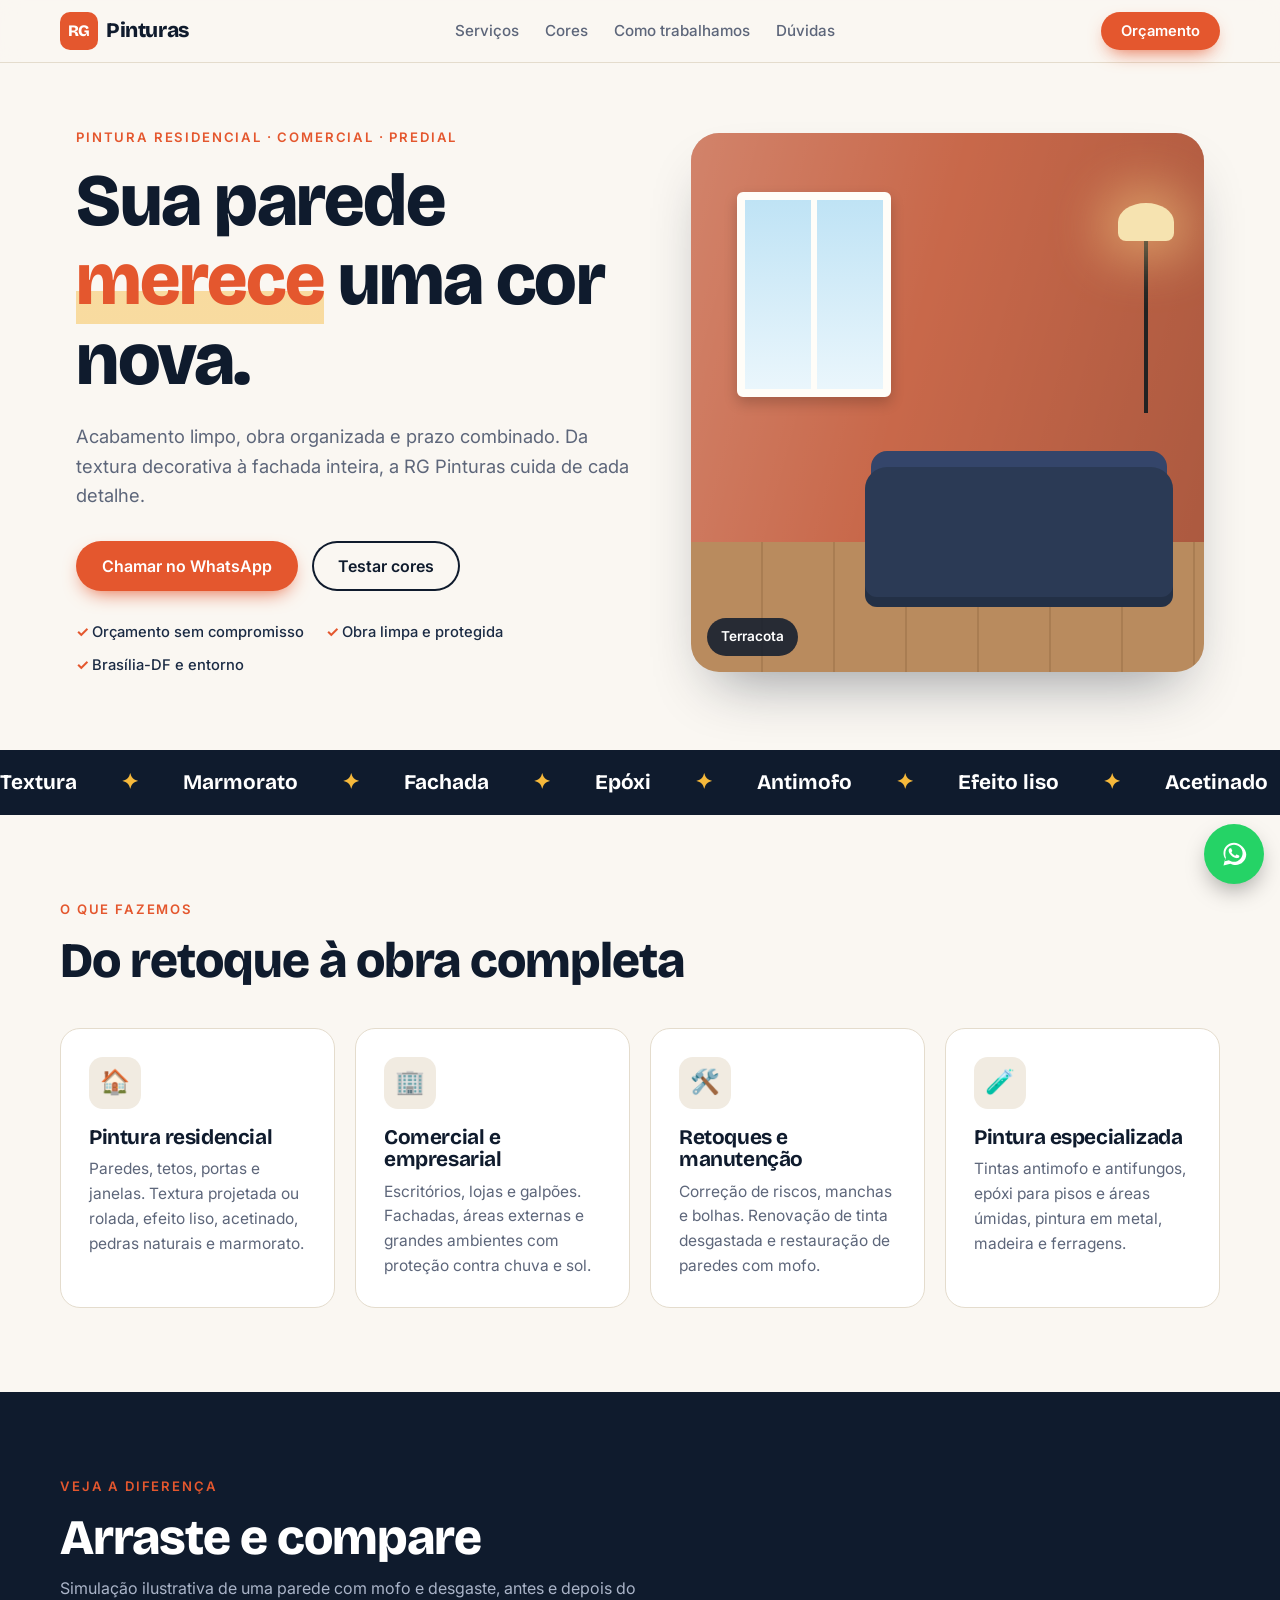
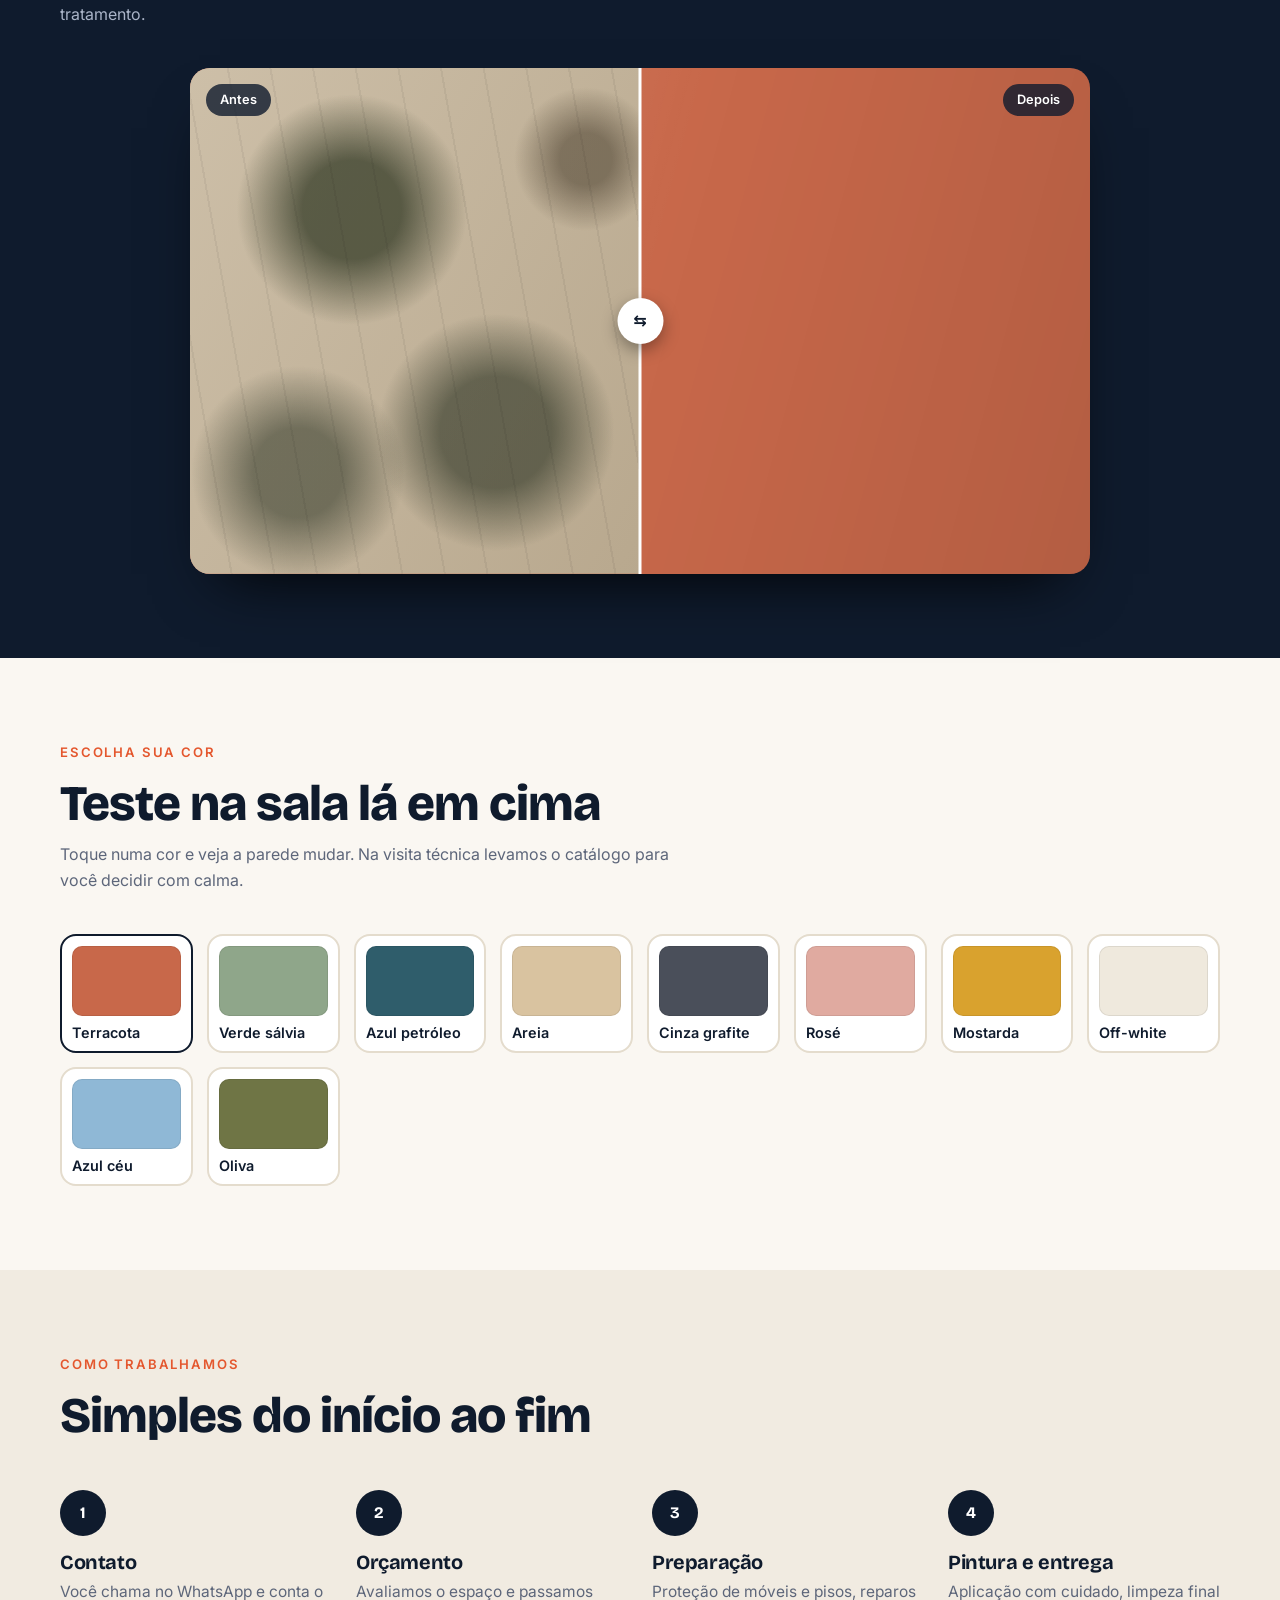
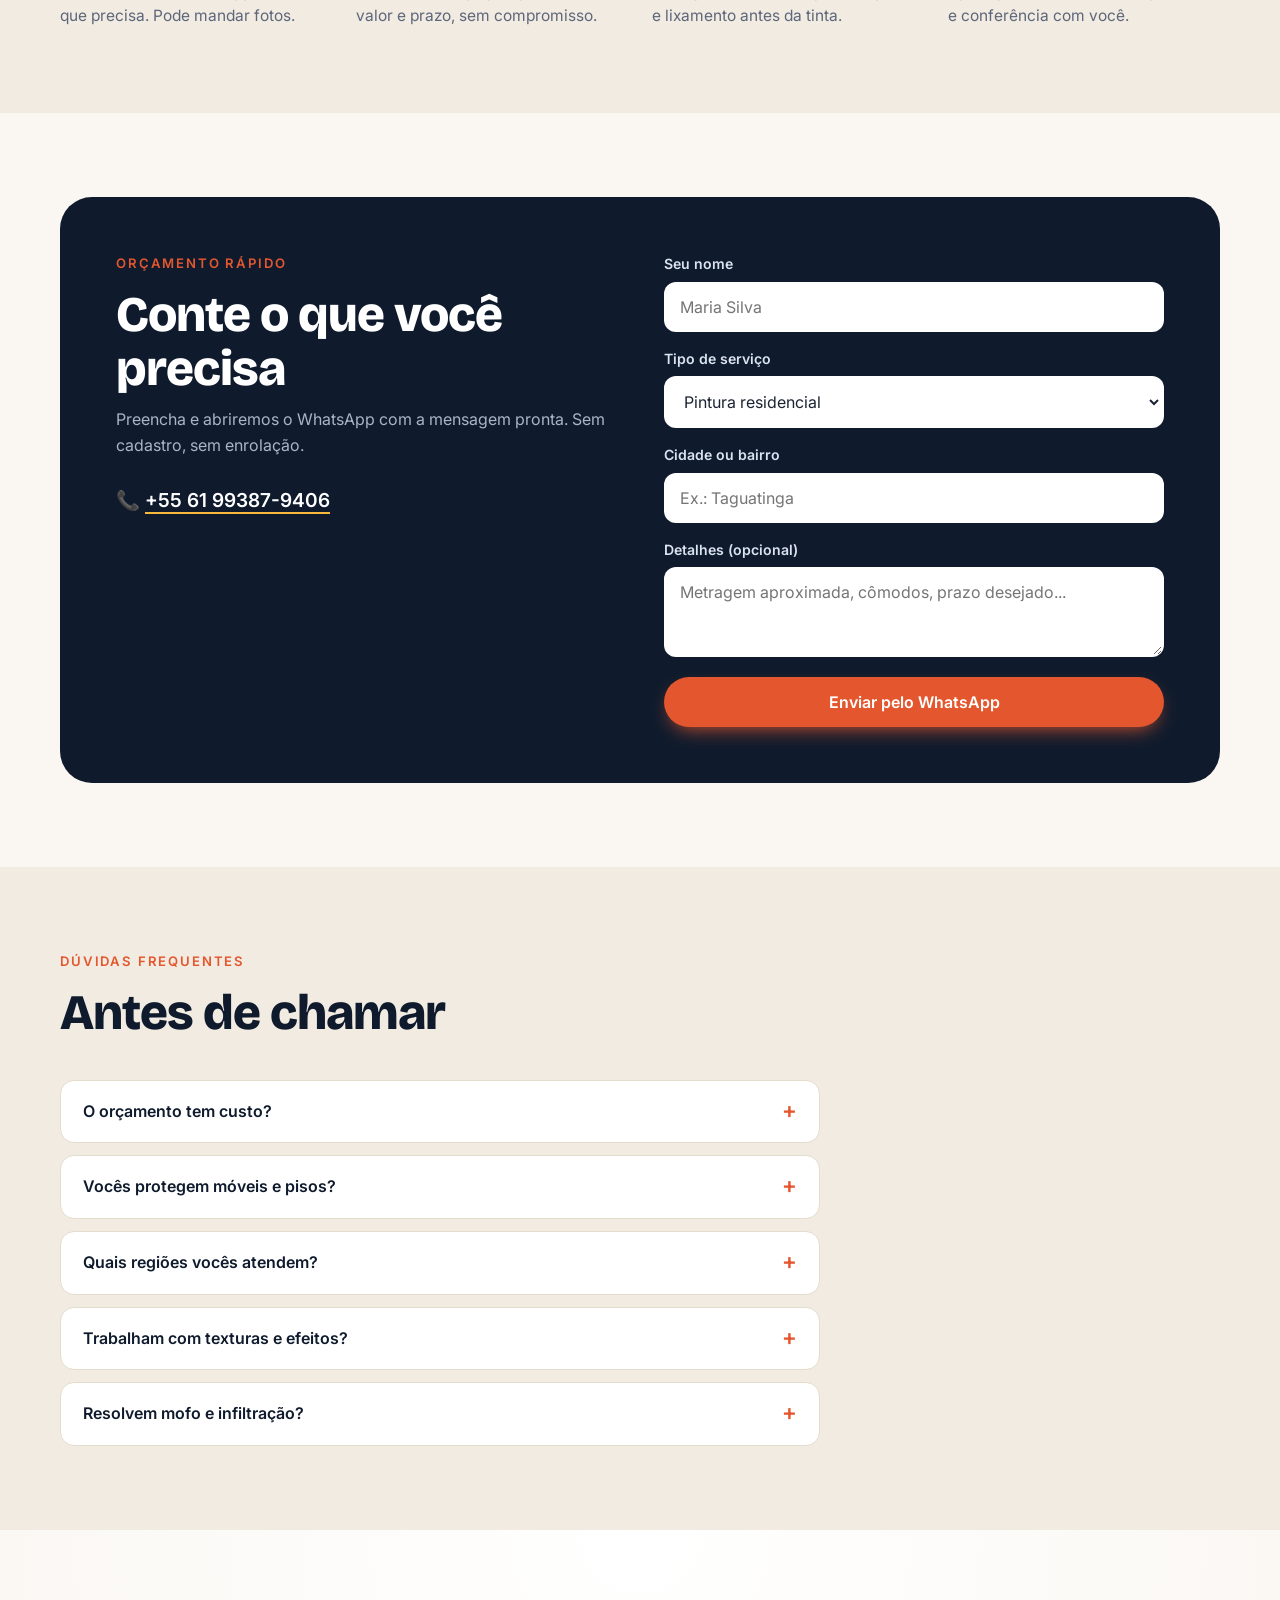
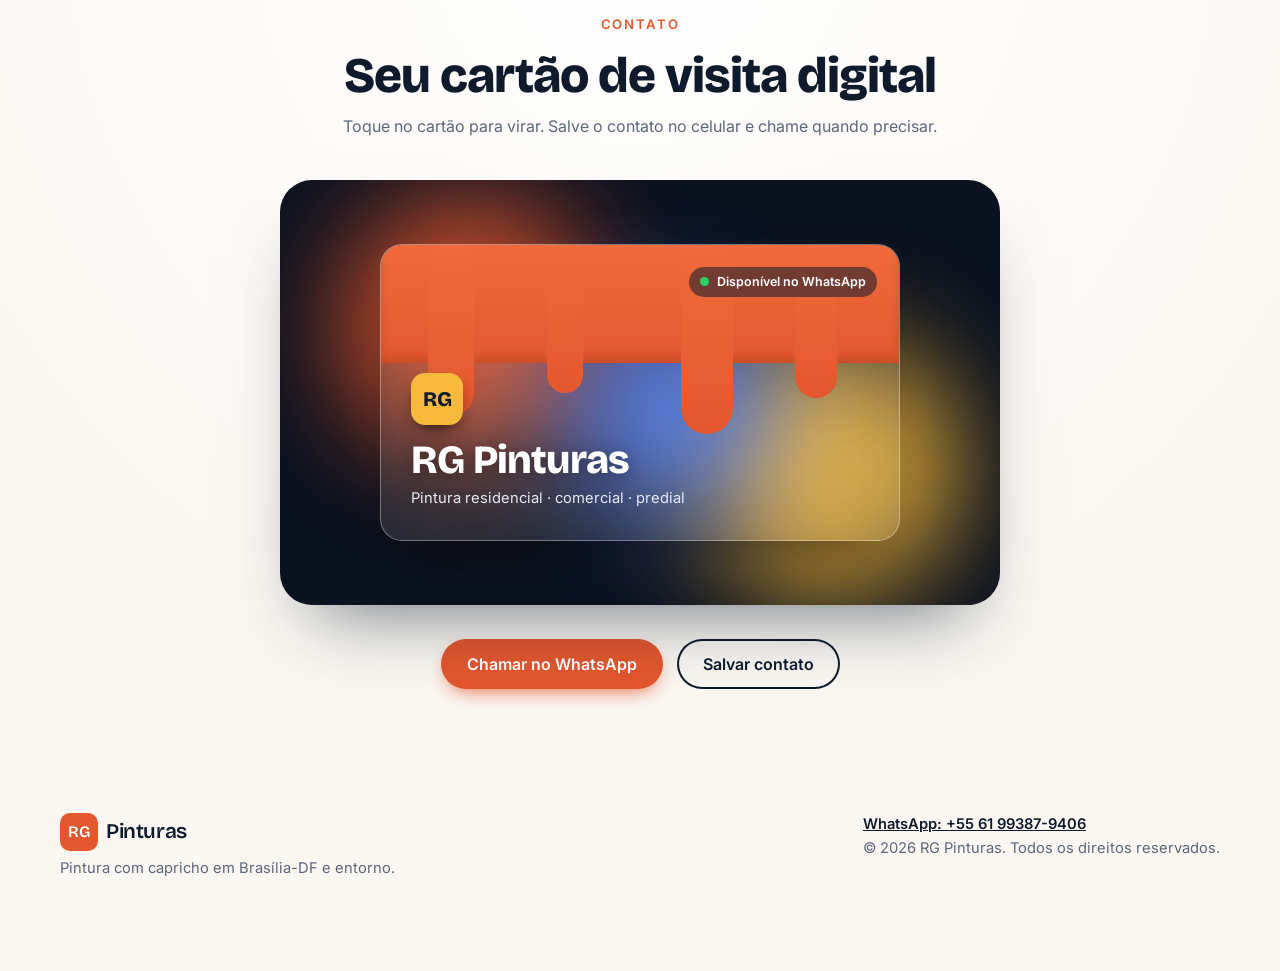
==== index.html @ ed6636fa "Ajusta responsividade mobile-first, cartão sem sobreposição e menu mobile Co-Authored-By: Claude Son" ====
<!doctype html>
<html lang="pt-BR">
<head>
<meta charset="utf-8">
<meta name="viewport" content="width=device-width, initial-scale=1">
<title>RG Pinturas | Pintura residencial e comercial em Brasília-DF</title>
<meta name="description" content="RG Pinturas: pintura residencial, comercial e predial com acabamento de alto padrão. Peça seu orçamento sem compromisso pelo WhatsApp.">
<meta name="theme-color" content="#0f1b2d">
<link rel="preconnect" href="https://fonts.googleapis.com">
<link rel="preconnect" href="https://fonts.gstatic.com" crossorigin>
<link href="https://fonts.googleapis.com/css2?family=Bricolage+Grotesque:wght@500;700;800&family=Inter:wght@400;500;600&display=swap" rel="stylesheet">
<link rel="stylesheet" href="styles.css">
</head>
<body>

<header class="nav" id="top">
  <a href="#top" class="logo" aria-label="RG Pinturas"><span class="logo-mark">RG</span> Pinturas</a>
  <nav aria-label="Principal">
    <a href="#servicos">Serviços</a>
    <a href="#cores">Cores</a>
    <a href="#processo">Como trabalhamos</a>
    <a href="#faq">Dúvidas</a>
  </nav>
  <a class="btn btn-sm wa-link" href="#orcamento">Orçamento</a>
  <button class="menu" id="menu" type="button" aria-label="Abrir menu" aria-expanded="false">☰</button>
</header>

<main>
<!-- HERO -->
<section class="hero">
  <div class="hero-text">
    <p class="eyebrow">Pintura residencial · comercial · predial</p>
    <h1>Sua parede <em>merece</em> uma cor nova.</h1>
    <p class="lead">Acabamento limpo, obra organizada e prazo combinado. Da textura decorativa à fachada inteira, a RG Pinturas cuida de cada detalhe.</p>
    <div class="cta-row">
      <a class="btn wa-link" href="#">Chamar no WhatsApp</a>
      <a class="btn btn-ghost" href="#cores">Testar cores</a>
    </div>
    <ul class="badges">
      <li>Orçamento sem compromisso</li>
      <li>Obra limpa e protegida</li>
      <li>Brasília-DF e entorno</li>
    </ul>
  </div>

  <div class="room" id="room" aria-label="Simulador de cor da parede">
    <div class="room-wall" id="wall"></div>
    <div class="room-floor"></div>
    <div class="room-window"></div>
    <div class="room-sofa"></div>
    <div class="room-lamp"></div>
    <div class="room-label" id="colorName">Terracota</div>
  </div>
</section>

<!-- FAIXA -->
<div class="marquee" aria-hidden="true">
  <div class="marquee-track">
    <span>Textura</span><span>Marmorato</span><span>Fachada</span><span>Epóxi</span><span>Antimofo</span><span>Efeito liso</span><span>Acetinado</span><span>Impermeabilizante</span>
    <span>Textura</span><span>Marmorato</span><span>Fachada</span><span>Epóxi</span><span>Antimofo</span><span>Efeito liso</span><span>Acetinado</span><span>Impermeabilizante</span>
  </div>
</div>

<!-- SERVIÇOS -->
<section class="section" id="servicos">
  <div class="section-head">
    <p class="eyebrow">O que fazemos</p>
    <h2>Do retoque à obra completa</h2>
  </div>
  <div class="cards">
    <article class="card">
      <span class="card-ico">🏠</span>
      <h3>Pintura residencial</h3>
      <p>Paredes, tetos, portas e janelas. Textura projetada ou rolada, efeito liso, acetinado, pedras naturais e marmorato.</p>
    </article>
    <article class="card">
      <span class="card-ico">🏢</span>
      <h3>Comercial e empresarial</h3>
      <p>Escritórios, lojas e galpões. Fachadas, áreas externas e grandes ambientes com proteção contra chuva e sol.</p>
    </article>
    <article class="card">
      <span class="card-ico">🛠️</span>
      <h3>Retoques e manutenção</h3>
      <p>Correção de riscos, manchas e bolhas. Renovação de tinta desgastada e restauração de paredes com mofo.</p>
    </article>
    <article class="card">
      <span class="card-ico">🧪</span>
      <h3>Pintura especializada</h3>
      <p>Tintas antimofo e antifungos, epóxi para pisos e áreas úmidas, pintura em metal, madeira e ferragens.</p>
    </article>
  </div>
</section>

<!-- ANTES E DEPOIS -->
<section class="section dark" id="antes-depois">
  <div class="section-head">
    <p class="eyebrow">Veja a diferença</p>
    <h2>Arraste e compare</h2>
    <p class="muted">Simulação ilustrativa de uma parede com mofo e desgaste, antes e depois do tratamento.</p>
  </div>
  <div class="compare" id="compare">
    <div class="compare-after"><span class="tag tag-r">Depois</span></div>
    <div class="compare-before" id="before"><span class="tag">Antes</span></div>
    <div class="compare-handle" id="handle"><span>⇆</span></div>
    <input type="range" min="0" max="100" value="50" id="range" aria-label="Comparar antes e depois">
  </div>
</section>

<!-- CORES -->
<section class="section" id="cores">
  <div class="section-head">
    <p class="eyebrow">Escolha sua cor</p>
    <h2>Teste na sala lá em cima</h2>
    <p class="muted">Toque numa cor e veja a parede mudar. Na visita técnica levamos o catálogo para você decidir com calma.</p>
  </div>
  <div class="swatches" id="swatches"></div>
</section>

<!-- PROCESSO -->
<section class="section soft" id="processo">
  <div class="section-head">
    <p class="eyebrow">Como trabalhamos</p>
    <h2>Simples do início ao fim</h2>
  </div>
  <ol class="steps">
    <li><b>1</b><h3>Contato</h3><p>Você chama no WhatsApp e conta o que precisa. Pode mandar fotos.</p></li>
    <li><b>2</b><h3>Orçamento</h3><p>Avaliamos o espaço e passamos valor e prazo, sem compromisso.</p></li>
    <li><b>3</b><h3>Preparação</h3><p>Proteção de móveis e pisos, reparos e lixamento antes da tinta.</p></li>
    <li><b>4</b><h3>Pintura e entrega</h3><p>Aplicação com cuidado, limpeza final e conferência com você.</p></li>
  </ol>
</section>

<!-- ORÇAMENTO -->
<section class="section" id="orcamento">
  <div class="quote">
    <div>
      <p class="eyebrow">Orçamento rápido</p>
      <h2>Conte o que você precisa</h2>
      <p class="muted">Preencha e abriremos o WhatsApp com a mensagem pronta. Sem cadastro, sem enrolação.</p>
      <p class="phone">📞 <a class="wa-link" href="#">+55 61 99387-9406</a></p>
    </div>
    <form id="form" novalidate>
      <label>Seu nome
        <input name="nome" required autocomplete="name" placeholder="Maria Silva">
      </label>
      <label>Tipo de serviço
        <select name="servico">
          <option>Pintura residencial</option>
          <option>Pintura comercial</option>
          <option>Textura / efeito decorativo</option>
          <option>Retoque / manutenção</option>
          <option>Antimofo / epóxi / especializada</option>
        </select>
      </label>
      <label>Cidade ou bairro
        <input name="local" autocomplete="address-level2" placeholder="Ex.: Taguatinga">
      </label>
      <label>Detalhes (opcional)
        <textarea name="obs" rows="3" placeholder="Metragem aproximada, cômodos, prazo desejado..."></textarea>
      </label>
      <button class="btn" type="submit">Enviar pelo WhatsApp</button>
    </form>
  </div>
</section>

<!-- FAQ -->
<section class="section soft" id="faq">
  <div class="section-head">
    <p class="eyebrow">Dúvidas frequentes</p>
    <h2>Antes de chamar</h2>
  </div>
  <div class="faq">
    <details><summary>O orçamento tem custo?</summary><p>Não. O orçamento é sem compromisso. Você manda fotos e detalhes pelo WhatsApp e retornamos com os valores.</p></details>
    <details><summary>Vocês protegem móveis e pisos?</summary><p>Sim. A preparação inclui cobrir móveis, pisos e esquadrias, e a obra termina com limpeza.</p></details>
    <details><summary>Quais regiões vocês atendem?</summary><p>Brasília-DF e entorno. Se estiver em dúvida se atendemos sua região, é só perguntar.</p></details>
    <details><summary>Trabalham com texturas e efeitos?</summary><p>Sim: textura projetada ou rolada, liso, acetinado, marmorato e efeito de pedras naturais.</p></details>
    <details><summary>Resolvem mofo e infiltração?</summary><p>Tratamos paredes com mofo usando tintas antimofo e antifungos. Se houver infiltração ativa, avaliamos a causa antes de pintar.</p></details>
  </div>
</section>
<!-- CARTÃO DE VISITA -->
<section class="section cardsec" id="contato">
  <div class="section-head center">
    <p class="eyebrow">Contato</p>
    <h2>Seu cartão de visita digital</h2>
    <p class="muted">Toque no cartão para virar. Salve o contato no celular e chame quando precisar.</p>
  </div>

  <div class="bcard-wrap">
    <div class="bstage">
      <span class="blob bx"></span><span class="blob by"></span><span class="blob bz"></span>
      <div class="bcard" id="bcard" tabindex="0" role="button" aria-pressed="false" aria-label="Cartão de visita RG Pinturas. Toque para virar.">
        <div class="bcard-inner">
          <div class="bcard-face bcard-front">
            <span class="paint" aria-hidden="true"></span>
            <span class="drip d1" aria-hidden="true"></span><span class="drip d2" aria-hidden="true"></span><span class="drip d3" aria-hidden="true"></span><span class="drip d4" aria-hidden="true"></span>
            <span class="bcard-live"><i></i>Disponível no WhatsApp</span>
            <div class="bcard-id">
              <span class="bcard-mark">RG</span>
              <h3>RG Pinturas</h3>
              <p>Pintura residencial · comercial · predial</p>
            </div>
          </div>
          <div class="bcard-face bcard-back">
            <p class="bcard-kicker">Peça seu orçamento</p>
            <h3>Vamos transformar<br>seu ambiente?</h3>
            <ul>
              <li><span>WhatsApp</span><b>+55 61 99387-9406</b></li>
              <li><span>Atendimento</span><b>Brasília-DF e entorno</b></li>
              <li><span>Orçamento</span><b>Sem compromisso</b></li>
            </ul>
          </div>
        </div>
      </div>
    </div>
    <div class="cta-row center">
      <a class="btn wa-link" href="#">Chamar no WhatsApp</a>
      <button class="btn btn-ghost" id="saveContact" type="button">Salvar contato</button>
    </div>
  </div>
</section>
</main>

<footer class="footer">
  <div>
    <a href="#top" class="logo"><span class="logo-mark">RG</span> Pinturas</a>
    <p>Pintura com capricho em Brasília-DF e entorno.</p>
  </div>
  <div>
    <a class="wa-link" href="#">WhatsApp: +55 61 99387-9406</a>
    <p>© <span id="year"></span> RG Pinturas. Todos os direitos reservados.</p>
  </div>
</footer>

<a class="fab wa-link" href="#" aria-label="Chamar no WhatsApp">
  <svg viewBox="0 0 32 32" width="28" height="28" fill="currentColor" aria-hidden="true"><path d="M16 3C9.4 3 4 8.3 4 14.9c0 2.3.7 4.5 1.900 6.400L4 29l7.900-2c1.800 1 3.900 1.500 6.100 1.500 6.600 0 12-5.300 12-11.900S22.600 3 16 3zm0 21.800c-1.900 0-3.800-.5-5.400-1.500l-.4-.2-4.700 1.200 1.300-4.500-.3-.5A9.700 9.700 0 0 1 6.200 15C6.200 9.600 10.600 5.300 16 5.300s9.800 4.300 9.800 9.700-4.400 9.800-9.800 9.800zm5.400-7.300c-.3-.1-1.800-.9-2-1-.3-.1-.5-.1-.7.100-.2.300-.8 1-.9 1.200-.2.200-.3.200-.6.100-.3-.1-1.300-.5-2.400-1.500-.9-.8-1.500-1.800-1.700-2.100-.2-.3 0-.5.100-.6l.5-.5c.1-.2.200-.3.300-.5.100-.2 0-.4 0-.5l-1-2.300c-.2-.6-.5-.5-.7-.5h-.6c-.2 0-.5.100-.8.400-.3.300-1 1-1 2.500s1.100 2.900 1.200 3.100c.1.200 2.100 3.300 5.200 4.600.7.300 1.300.5 1.700.6.700.2 1.400.2 1.900.1.600-.1 1.800-.7 2-1.400.3-.7.300-1.300.2-1.400-.1-.1-.3-.2-.6-.3z"/></svg>
</a>

<script src="script.js"></script>
</body>
</html>
---- styles.css ----
:root{
  --ink:#0f1b2d; --ink-2:#1b2b44; --paper:#faf7f2; --soft:#f1ebe1; --line:#e4dccd;
  --accent:#e4572e; --accent-2:#f6b93b; --text:#1c2433; --muted:#5d667a;
  --wall:#c8684a;
  --r:20px; --max:1160px;
}
*{box-sizing:border-box;margin:0}
html{scroll-behavior:smooth;-webkit-text-size-adjust:100%}
body{overflow-x:clip;font-family:Inter,system-ui,sans-serif;background:var(--paper);color:var(--text);line-height:1.6;-webkit-font-smoothing:antialiased}
h1,h2,h3,.logo{font-family:"Bricolage Grotesque",Inter,sans-serif;line-height:1.08;letter-spacing:-.02em}
a{color:inherit}
img,svg{max-width:100%}

/* NAV */
.nav{position:sticky;top:0;z-index:50;display:flex;align-items:center;justify-content:space-between;gap:16px;padding:12px max(16px,calc((100vw - var(--max))/2));background:rgba(250,247,242,.9);backdrop-filter:blur(10px);border-bottom:1px solid var(--line)}
.menu{display:none;margin-left:auto;width:44px;height:44px;border:0;border-radius:12px;background:var(--soft);cursor:pointer;place-items:center;font-size:1.3rem;color:var(--ink)}
.nav nav{display:flex;gap:26px}
.nav nav a{text-decoration:none;font-weight:500;font-size:.95rem;color:var(--muted)}
.nav nav a:hover{color:var(--ink)}
.logo{display:inline-flex;align-items:center;gap:8px;font-weight:800;font-size:1.3rem;text-decoration:none;color:var(--ink)}
.logo-mark{display:grid;place-items:center;width:38px;height:38px;border-radius:10px;background:var(--accent);color:#fff;font-size:1rem}

/* BUTTONS */
.btn{display:inline-block;border:0;cursor:pointer;font:600 1rem Inter,sans-serif;padding:15px 26px;border-radius:999px;background:var(--accent);color:#fff;text-decoration:none;transition:transform .2s,box-shadow .2s;box-shadow:0 8px 20px -8px var(--accent)}
.btn:hover{transform:translateY(-2px)}
.btn:focus-visible,a:focus-visible,summary:focus-visible,input:focus-visible,select:focus-visible,textarea:focus-visible{outline:3px solid var(--accent-2);outline-offset:2px}
.btn-sm{padding:10px 20px;font-size:.92rem}
.btn-ghost{background:transparent;color:var(--ink);box-shadow:inset 0 0 0 2px var(--ink)}

/* HERO */
.hero{display:grid;grid-template-columns:1.05fr .95fr;gap:48px;align-items:center;max-width:var(--max);margin:0 auto;padding:64px 16px 72px}
.eyebrow{font-weight:600;font-size:.82rem;letter-spacing:.14em;text-transform:uppercase;color:var(--accent);margin-bottom:14px}
h1{font-size:clamp(2.6rem,6vw,4.6rem);font-weight:800;color:var(--ink)}
h1 em{font-style:normal;color:var(--accent);background:linear-gradient(transparent 62%,rgba(246,185,59,.45) 62%)}
.lead{font-size:1.15rem;color:var(--muted);margin:22px 0 30px;max-width:52ch}
.cta-row{display:flex;flex-wrap:wrap;gap:14px}
.badges{list-style:none;padding:0;display:flex;flex-wrap:wrap;gap:10px 22px;margin-top:30px;font-size:.92rem;font-weight:500;color:var(--ink-2)}
.badges li::before{content:"✓ ";color:var(--accent);font-weight:700}

/* ROOM */
.room{position:relative;aspect-ratio:1/1.05;border-radius:28px;overflow:hidden;box-shadow:0 30px 60px -25px rgba(15,27,45,.45);background:#ddd}
.room-wall{position:absolute;inset:0 0 24% 0;background:var(--wall);transition:background .6s ease}
.room-wall::after{content:"";position:absolute;inset:0;background:linear-gradient(105deg,rgba(255,255,255,.18),transparent 45%,rgba(0,0,0,.14))}
.room-floor{position:absolute;inset:76% 0 0 0;background:repeating-linear-gradient(90deg,#b98b5e 0 70px,#a97d52 70px 72px)}
.room-window{position:absolute;left:9%;top:11%;width:30%;height:38%;background:linear-gradient(#bfe3f5,#eaf6fc);border:8px solid #fffdf8;border-radius:6px;box-shadow:0 6px 14px rgba(0,0,0,.2)}
.room-window::before{content:"";position:absolute;left:50%;top:0;bottom:0;width:6px;background:#fffdf8;transform:translateX(-50%)}
.room-sofa{position:absolute;left:34%;right:6%;bottom:12%;height:26%;background:#2b3a55;border-radius:22px 22px 12px 12px;box-shadow:0 -22px 0 -6px #34456a,inset 0 -10px 0 rgba(0,0,0,.18)}
.room-lamp{position:absolute;right:11%;top:16%;width:4px;height:36%;background:#222}
.room-lamp::before{content:"";position:absolute;left:50%;top:-16px;width:56px;height:38px;background:#f6e3b0;border-radius:50% 50% 8px 8px;transform:translateX(-50%);box-shadow:0 0 50px 18px rgba(255,220,140,.45)}
.room-label{position:absolute;left:16px;bottom:16px;background:rgba(15,27,45,.85);color:#fff;font-size:.85rem;font-weight:600;padding:8px 14px;border-radius:999px}

/* MARQUEE */
.marquee{overflow:hidden;background:var(--ink);color:#fff;padding:16px 0}
.marquee-track{display:flex;gap:44px;width:max-content;animation:slide 32s linear infinite;font-family:"Bricolage Grotesque",sans-serif;font-size:1.3rem;font-weight:700;white-space:nowrap}
.marquee-track span::after{content:"✦";margin-left:44px;color:var(--accent-2)}
@keyframes slide{to{transform:translateX(-50%)}}

/* SECTIONS */
.section{padding:clamp(52px,9vw,84px) max(16px,calc((100vw - var(--max))/2))}
.section.soft{background:var(--soft)}
.section.dark{background:var(--ink);color:#fff}
.section.dark h2{color:#fff}
.section-head{max-width:640px;margin-bottom:40px}
h2{font-size:clamp(2rem,4.5vw,3.1rem);font-weight:800;color:var(--ink)}
.muted{color:var(--muted);margin-top:12px}
.dark .muted{color:#aab4c8}

.cards{display:grid;grid-template-columns:repeat(auto-fit,minmax(240px,1fr));gap:20px}
.card{background:#fff;border:1px solid var(--line);border-radius:var(--r);padding:28px;transition:transform .25s,box-shadow .25s}
.card:hover{transform:translateY(-6px);box-shadow:0 20px 40px -22px rgba(15,27,45,.35)}
.card-ico{display:grid;place-items:center;width:52px;height:52px;border-radius:14px;background:var(--soft);font-size:1.5rem;margin-bottom:18px}
.card h3{font-size:1.3rem;margin-bottom:8px;color:var(--ink)}
.card p{color:var(--muted);font-size:.97rem}

/* COMPARE */
.compare{position:relative;max-width:900px;aspect-ratio:4/3;margin:0 auto;border-radius:var(--r);overflow:hidden;user-select:none;box-shadow:0 30px 60px -30px #000}
.compare-after,.compare-before{position:absolute;inset:0}
.compare-after{background:linear-gradient(105deg,rgba(255,255,255,.2),transparent 50%,rgba(0,0,0,.1)),var(--wall)}
.compare-before{clip-path:inset(0 50% 0 0);background:
  radial-gradient(circle at 18% 28%,rgba(30,40,20,.65) 0 6%,transparent 14%),
  radial-gradient(circle at 34% 72%,rgba(25,35,20,.55) 0 8%,transparent 17%),
  radial-gradient(circle at 12% 80%,rgba(30,40,25,.5) 0 5%,transparent 12%),
  radial-gradient(circle at 44% 18%,rgba(45,35,20,.45) 0 4%,transparent 11%),
  linear-gradient(120deg,#cdbfa8,#b9a98f 60%,#a99a82)}
.compare-before::after{content:"";position:absolute;inset:0;background:repeating-linear-gradient(80deg,transparent 0 40px,rgba(0,0,0,.05) 40px 42px)}
.tag{position:absolute;top:16px;left:16px;z-index:2;background:rgba(15,27,45,.8);color:#fff;font-size:.8rem;font-weight:600;padding:6px 14px;border-radius:999px}
.tag-r{left:auto;right:16px}
.compare-handle{position:absolute;top:0;bottom:0;left:50%;width:3px;background:#fff;transform:translateX(-50%);pointer-events:none}
.compare-handle span{position:absolute;top:50%;left:50%;transform:translate(-50%,-50%);width:46px;height:46px;display:grid;place-items:center;background:#fff;color:var(--ink);border-radius:50%;font-weight:700;box-shadow:0 6px 16px rgba(0,0,0,.35)}
.compare input{position:absolute;inset:0;width:100%;height:100%;opacity:0;cursor:ew-resize;margin:0}

/* SWATCHES */
.swatches{display:grid;grid-template-columns:repeat(auto-fill,minmax(130px,1fr));gap:14px}
.swatch{border:0;cursor:pointer;text-align:left;background:#fff;border:2px solid var(--line);border-radius:16px;padding:10px;font:600 .9rem Inter,sans-serif;color:var(--ink);transition:transform .2s,border-color .2s}
.swatch:hover{transform:translateY(-3px)}
.swatch[aria-pressed="true"]{border-color:var(--ink)}
.swatch i{display:block;height:70px;border-radius:10px;margin-bottom:8px;box-shadow:inset 0 0 0 1px rgba(0,0,0,.08)}

/* STEPS */
.steps{list-style:none;padding:0;display:grid;grid-template-columns:repeat(auto-fit,minmax(220px,1fr));gap:24px;counter-reset:s}
.steps li{position:relative;padding-top:8px}
.steps b{display:grid;place-items:center;width:46px;height:46px;border-radius:50%;background:var(--ink);color:#fff;font-family:"Bricolage Grotesque",sans-serif;margin-bottom:16px}
.steps h3{font-size:1.25rem;color:var(--ink);margin-bottom:6px}
.steps p{color:var(--muted);font-size:.97rem}

/* QUOTE */
.quote{display:grid;grid-template-columns:1fr 1fr;gap:48px;align-items:start;background:var(--ink);color:#fff;border-radius:32px;padding:clamp(28px,5vw,56px)}
.quote h2{color:#fff}
.quote .muted{color:#aab4c8}
.phone{margin-top:26px;font-size:1.2rem;font-weight:600}
.phone a{text-decoration:none;border-bottom:2px solid var(--accent-2)}
form{display:grid;gap:16px}
label{display:grid;gap:6px;font-size:.88rem;font-weight:600;color:#dbe2f0}
input,select,textarea{font:400 1rem Inter,sans-serif;padding:13px 14px;border-radius:12px;border:2px solid transparent;background:#fff;color:var(--text);width:100%}
input.err{border-color:var(--accent)}
form .btn{width:100%;margin-top:4px}

/* FAQ */
.faq{max-width:760px;display:grid;gap:12px}
details{background:#fff;border:1px solid var(--line);border-radius:14px;padding:18px 22px}
summary{cursor:pointer;font-weight:600;color:var(--ink);list-style:none;display:flex;justify-content:space-between;gap:12px}
summary::-webkit-details-marker{display:none}
summary::after{content:"+";font-size:1.4rem;line-height:1;color:var(--accent);transition:transform .2s}
details[open] summary::after{transform:rotate(45deg)}
details p{margin-top:12px;color:var(--muted)}

/* BUSINESS CARD: vidro + tinta escorrendo */
.cardsec{background:radial-gradient(circle at 50% 0,#fff,var(--paper) 70%)}
.center{text-align:center;margin-inline:auto}
.cta-row.center{justify-content:center}
.bcard-wrap{display:grid;gap:34px;justify-items:center}
.bstage{position:relative;overflow:hidden;width:min(100%,720px);padding:clamp(28px,7vw,64px) clamp(14px,5vw,56px);border-radius:32px;background:#0b1220;display:grid;place-items:center;perspective:1400px;box-shadow:0 40px 70px -35px rgba(15,27,45,.6)}
.blob{position:absolute;width:260px;height:260px;border-radius:50%;filter:blur(55px);opacity:.9}
.bx{background:var(--accent);left:8%;top:4%;animation:mv1 8s ease-in-out infinite alternate}
.by{background:var(--accent-2);right:6%;bottom:2%;animation:mv2 9s ease-in-out infinite alternate}
.bz{background:#4a7bff;left:40%;top:30%;width:200px;height:200px;animation:mv3 7s ease-in-out infinite alternate}
@keyframes mv1{to{transform:translate(220px,110px)}}
@keyframes mv2{to{transform:translate(-230px,-90px)}}
@keyframes mv3{to{transform:translate(-120px,90px) scale(1.3)}}
.bcard{position:relative;width:min(100%,520px);aspect-ratio:1.28/1;cursor:pointer;border-radius:22px;transition:transform .15s ease-out}
.bcard-inner{position:relative;width:100%;height:100%;transform-style:preserve-3d;transition:transform .8s cubic-bezier(.3,.8,.2,1)}
.bcard.flipped .bcard-inner{transform:rotateY(180deg)}
.bcard-face{position:absolute;inset:0;backface-visibility:hidden;-webkit-backface-visibility:hidden;border-radius:22px;overflow:hidden;padding:clamp(16px,4vw,30px);display:flex;flex-direction:column;justify-content:space-between;color:#fff;background:rgba(255,255,255,.1);-webkit-backdrop-filter:blur(18px);backdrop-filter:blur(18px);border:1px solid rgba(255,255,255,.35);box-shadow:0 30px 50px -25px rgba(0,0,0,.6),inset 0 1px 0 rgba(255,255,255,.4)}
.bcard-face::after{content:"";position:absolute;inset:0;pointer-events:none;background:linear-gradient(115deg,transparent 40%,rgba(255,255,255,.3) 50%,transparent 60%);transform:translateX(-130%);animation:sweep 5s ease-in-out infinite}
@keyframes sweep{60%,100%{transform:translateX(130%)}}
.paint{position:absolute;left:0;right:0;top:0;height:40%;background:linear-gradient(180deg,#f06a3b,var(--accent));transform-origin:top;animation:paint 7s ease-in-out infinite;box-shadow:inset 0 -6px 10px rgba(0,0,0,.12)}
.drip{position:absolute;top:0;background:linear-gradient(180deg,#f06a3b,var(--accent));border-radius:0 0 99px 99px;transform-origin:top;animation:paint 7s ease-in-out infinite}
.d1{left:9%;width:9%;height:58%;animation-delay:.1s}
.d2{left:32%;width:7%;height:50%;animation-delay:.3s}
.d3{left:58%;width:10%;height:64%;animation-delay:.15s}
.d4{left:80%;width:8%;height:52%;animation-delay:.4s}
@keyframes paint{0%{transform:scaleY(0)}35%,75%{transform:scaleY(1)}100%{transform:scaleY(0)}}
.bcard-live{position:absolute;right:clamp(14px,3vw,22px);top:clamp(14px,3vw,22px);z-index:1;display:inline-flex;align-items:center;gap:8px;font-size:clamp(.66rem,1.9vw,.78rem);font-weight:600;background:rgba(15,27,45,.55);padding:5px 11px;border-radius:999px}
.bcard-live i{width:9px;height:9px;border-radius:50%;background:#25d366;animation:ping 1.6s infinite}
@keyframes ping{0%{box-shadow:0 0 0 0 rgba(37,211,102,.8)}100%{box-shadow:0 0 0 12px rgba(37,211,102,0)}}
.bcard-id{position:relative;margin-top:auto;z-index:1}
.bcard-mark{display:grid;place-items:center;width:clamp(40px,9vw,52px);aspect-ratio:1;border-radius:14px;background:var(--accent-2);color:var(--ink);font:800 clamp(1rem,3vw,1.3rem) "Bricolage Grotesque",sans-serif;margin-bottom:clamp(8px,2vw,14px);box-shadow:0 8px 18px -8px #000}
.bcard-id h3{font-size:clamp(1.6rem,6vw,2.5rem);font-weight:800;text-shadow:0 2px 14px rgba(0,0,0,.35)}
.bcard-id p{color:#e6ebf5;font-size:clamp(.72rem,2.1vw,.92rem);margin-top:4px}
.bcard-back{transform:rotateY(180deg);justify-content:flex-start;gap:8px;background:rgba(255,255,255,.16)}
.bcard-back::before{content:"";position:absolute;left:0;top:0;bottom:0;width:8px;background:linear-gradient(var(--accent),var(--accent-2))}
.bcard-kicker{font-weight:600;font-size:.72rem;letter-spacing:.14em;text-transform:uppercase;color:var(--accent-2)}
.bcard-back h3{font-size:clamp(1.2rem,4.4vw,1.9rem);font-weight:800}
.bcard-back ul{list-style:none;padding:0;margin-top:auto;display:grid;gap:7px}
.bcard-back li{display:flex;justify-content:space-between;gap:12px;border-top:1px dashed rgba(255,255,255,.35);padding-top:7px;font-size:clamp(.72rem,2.2vw,.92rem)}
.bcard-back li span{color:#c9d2e4}
.bcard-back li b{text-align:right}

/* FOOTER */
.footer{display:flex;flex-wrap:wrap;justify-content:space-between;gap:24px;padding:40px max(16px,calc((100vw - var(--max))/2)) 90px;font-size:.92rem;color:var(--muted)}
.footer .logo{margin-bottom:6px}
.footer a{font-weight:600;color:var(--ink)}

/* FAB */
.fab{position:fixed;right:16px;bottom:calc(16px + env(safe-area-inset-bottom));z-index:60;display:grid;place-items:center;width:60px;height:60px;border-radius:50%;background:#25d366;color:#fff;box-shadow:0 10px 24px -6px rgba(0,0,0,.4);transition:transform .2s}
.fab:hover{transform:scale(1.08)}

/* REVEAL */
.reveal{opacity:0;transform:translateY(24px);transition:opacity .7s,transform .7s}
.reveal.in{opacity:1;transform:none}

@media (max-width:860px){
  .hero,.quote{grid-template-columns:1fr}
  .hero{padding-top:32px;gap:32px}
  .menu{display:grid}
  .nav{flex-wrap:wrap}
  .nav nav{display:none;order:3;flex:0 0 100%;flex-direction:column;gap:0;padding:6px 0 10px}
  .nav.open nav{display:flex}
  .nav nav a{padding:13px 4px;font-size:1.05rem;border-top:1px solid var(--line)}
  .nav .btn-sm{margin-left:0}
}
@media (max-width:560px){
  .cta-row .btn{flex:1 1 100%;text-align:center}
  .badges{flex-direction:column;gap:8px}
  .room{aspect-ratio:1/1}
  .steps{gap:20px}
  .section-head{margin-bottom:28px}
  .quote{border-radius:24px}
  .footer{padding-bottom:96px}
}
@media (max-width:380px){
  .nav .btn-sm{display:none}
  .bcard{aspect-ratio:1.15/1}
}
@media (min-width:561px){
  .bcard{aspect-ratio:1.75/1}
  .compare{aspect-ratio:16/9}
}
@media (prefers-reduced-motion:reduce){
  html{scroll-behavior:auto}
  .marquee-track,.blob,.paint,.drip,.bcard-face::after,.bcard-live i{animation:none}
  .reveal{opacity:1;transform:none;transition:none}
  *{transition:none!important}
}
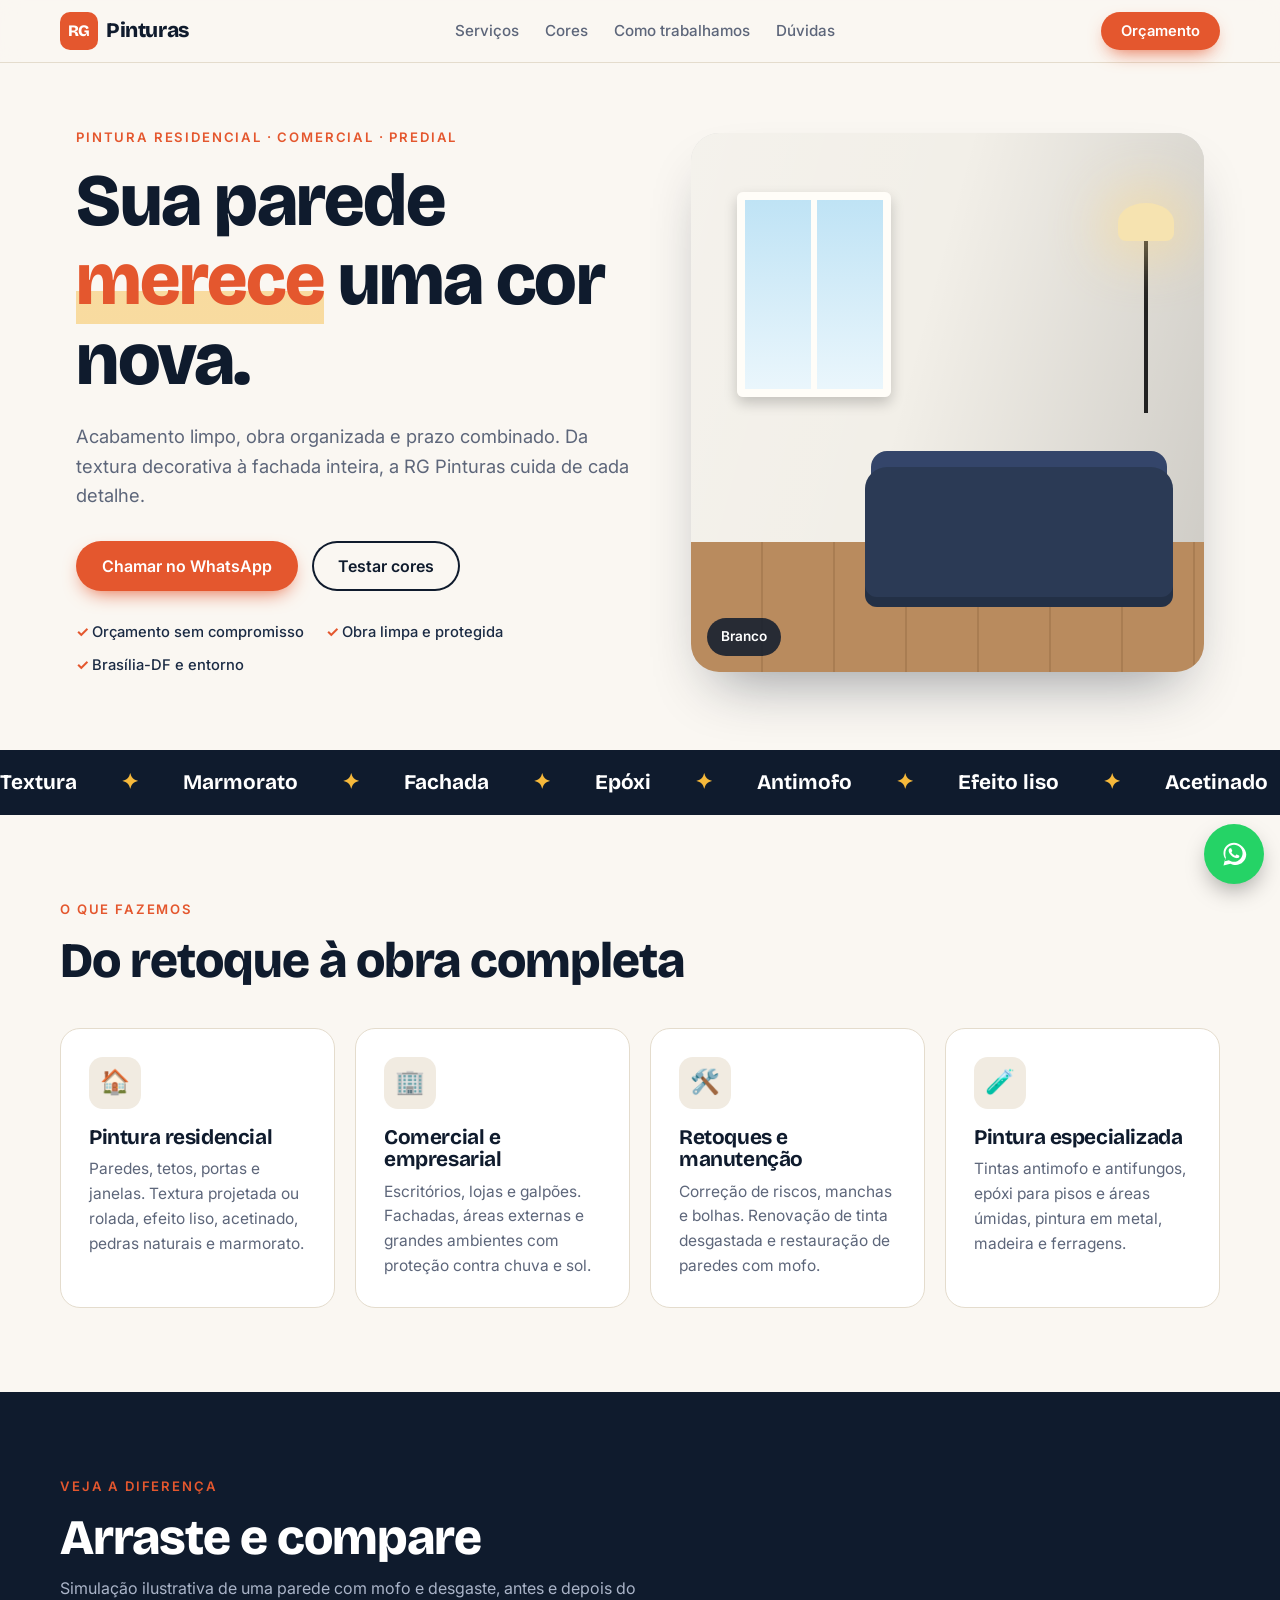
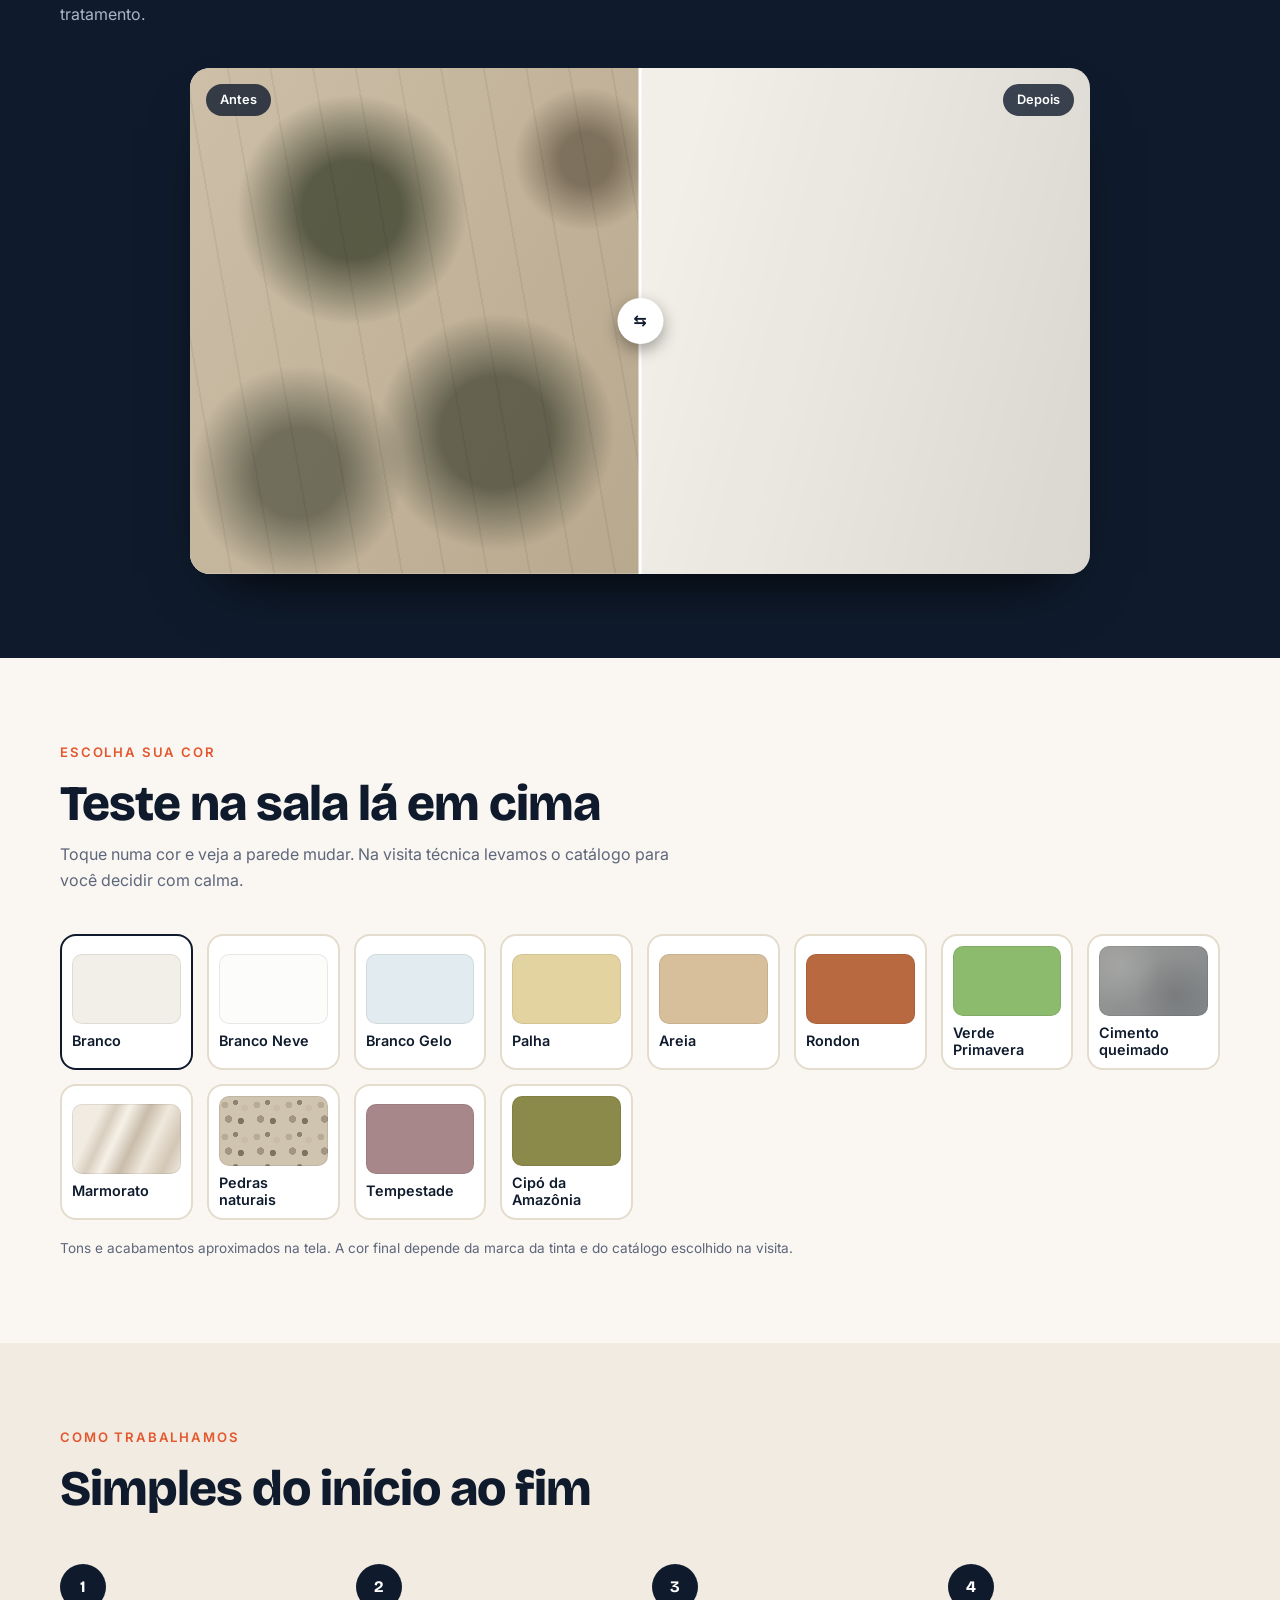
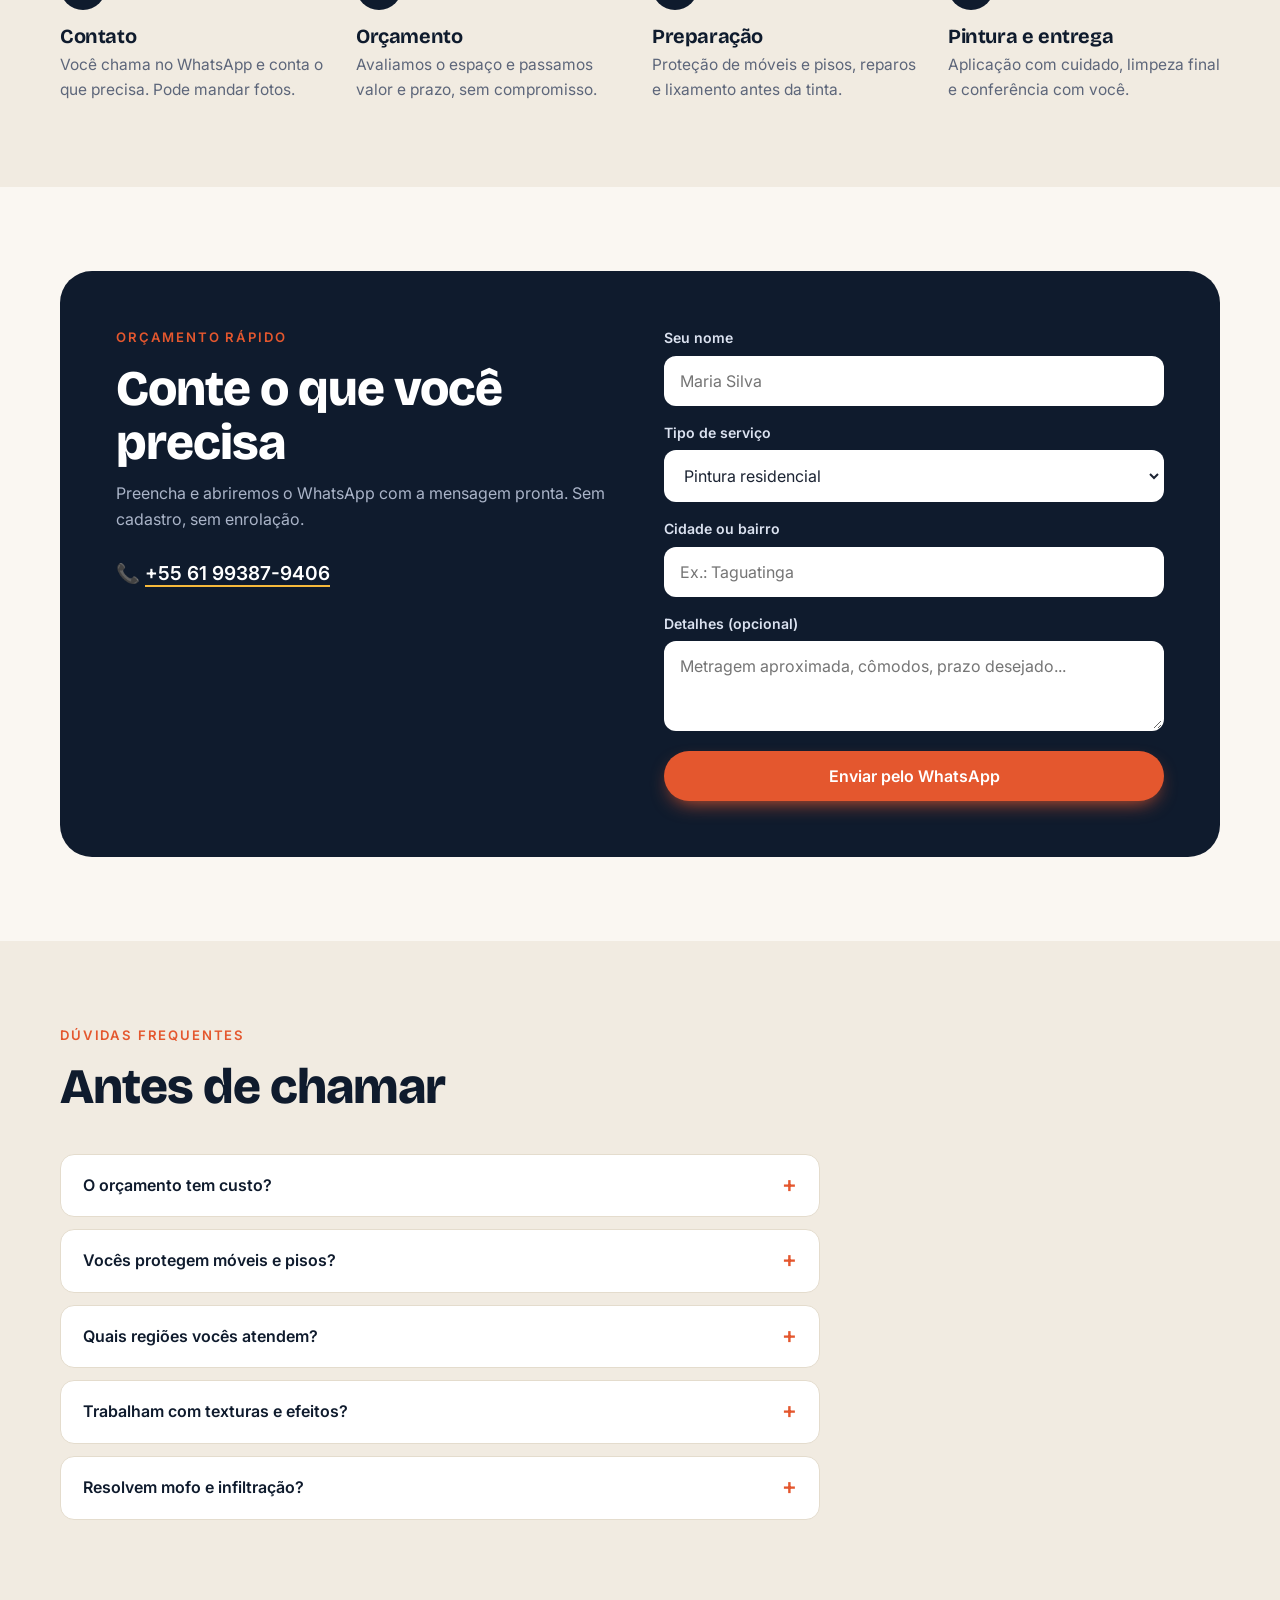
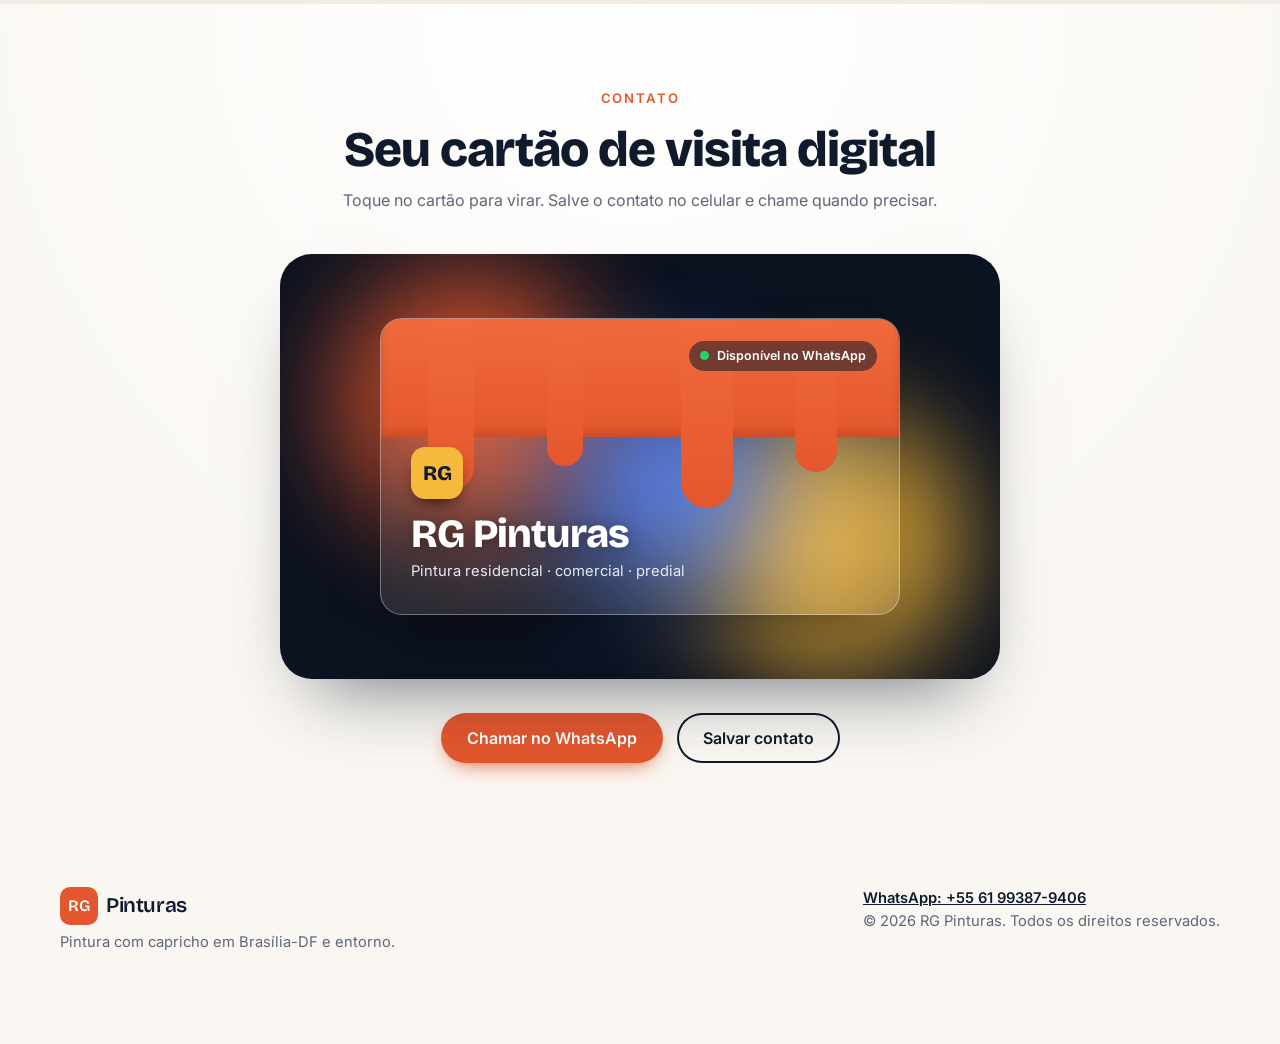
==== commit f7de094e: "Paleta com 12 cores e acabamentos do simulador Co-Authored-By: Claude Sonnet 5.5 <noreply@anthropic." ====
--- a/index.html
+++ b/index.html
@@ -114,6 +114,7 @@
     <p class="muted">Toque numa cor e veja a parede mudar. Na visita técnica levamos o catálogo para você decidir com calma.</p>
   </div>
   <div class="swatches" id="swatches"></div>
+  <p class="muted small">Tons e acabamentos aproximados na tela. A cor final depende da marca da tinta e do catálogo escolhido na visita.</p>
 </section>
 
 <!-- PROCESSO -->
--- a/styles.css
+++ b/styles.css
@@ -39,7 +39,7 @@
 
 /* ROOM */
 .room{position:relative;aspect-ratio:1/1.05;border-radius:28px;overflow:hidden;box-shadow:0 30px 60px -25px rgba(15,27,45,.45);background:#ddd}
-.room-wall{position:absolute;inset:0 0 24% 0;background:var(--wall);transition:background .6s ease}
+.room-wall{position:absolute;inset:0 0 24% 0;background:var(--wall);background-size:var(--wall-size,auto);transition:background .6s ease}
 .room-wall::after{content:"";position:absolute;inset:0;background:linear-gradient(105deg,rgba(255,255,255,.18),transparent 45%,rgba(0,0,0,.14))}
 .room-floor{position:absolute;inset:76% 0 0 0;background:repeating-linear-gradient(90deg,#b98b5e 0 70px,#a97d52 70px 72px)}
 .room-window{position:absolute;left:9%;top:11%;width:30%;height:38%;background:linear-gradient(#bfe3f5,#eaf6fc);border:8px solid #fffdf8;border-radius:6px;box-shadow:0 6px 14px rgba(0,0,0,.2)}
@@ -94,6 +94,7 @@
 .swatch{border:0;cursor:pointer;text-align:left;background:#fff;border:2px solid var(--line);border-radius:16px;padding:10px;font:600 .9rem Inter,sans-serif;color:var(--ink);transition:transform .2s,border-color .2s}
 .swatch:hover{transform:translateY(-3px)}
 .swatch[aria-pressed="true"]{border-color:var(--ink)}
+.small{font-size:.85rem;margin-top:18px}
 .swatch i{display:block;height:70px;border-radius:10px;margin-bottom:8px;box-shadow:inset 0 0 0 1px rgba(0,0,0,.08)}
 
 /* STEPS */
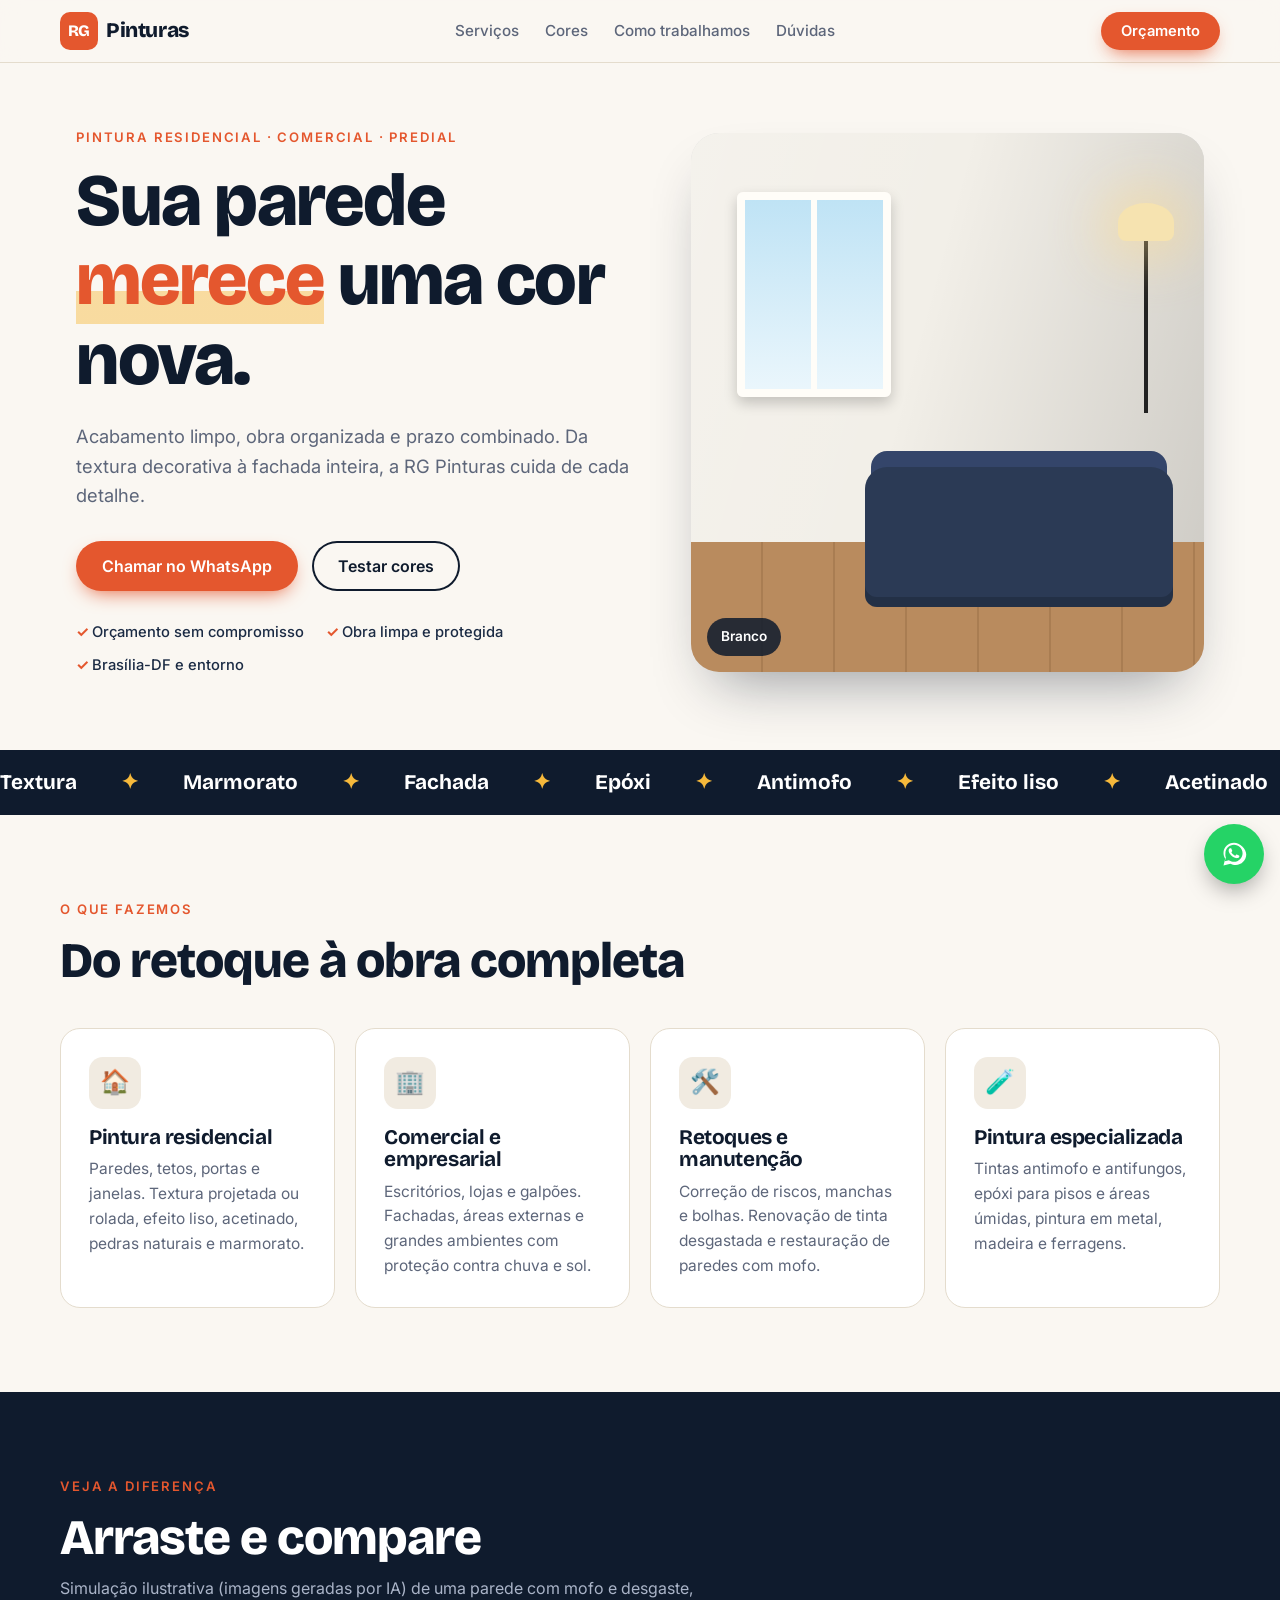
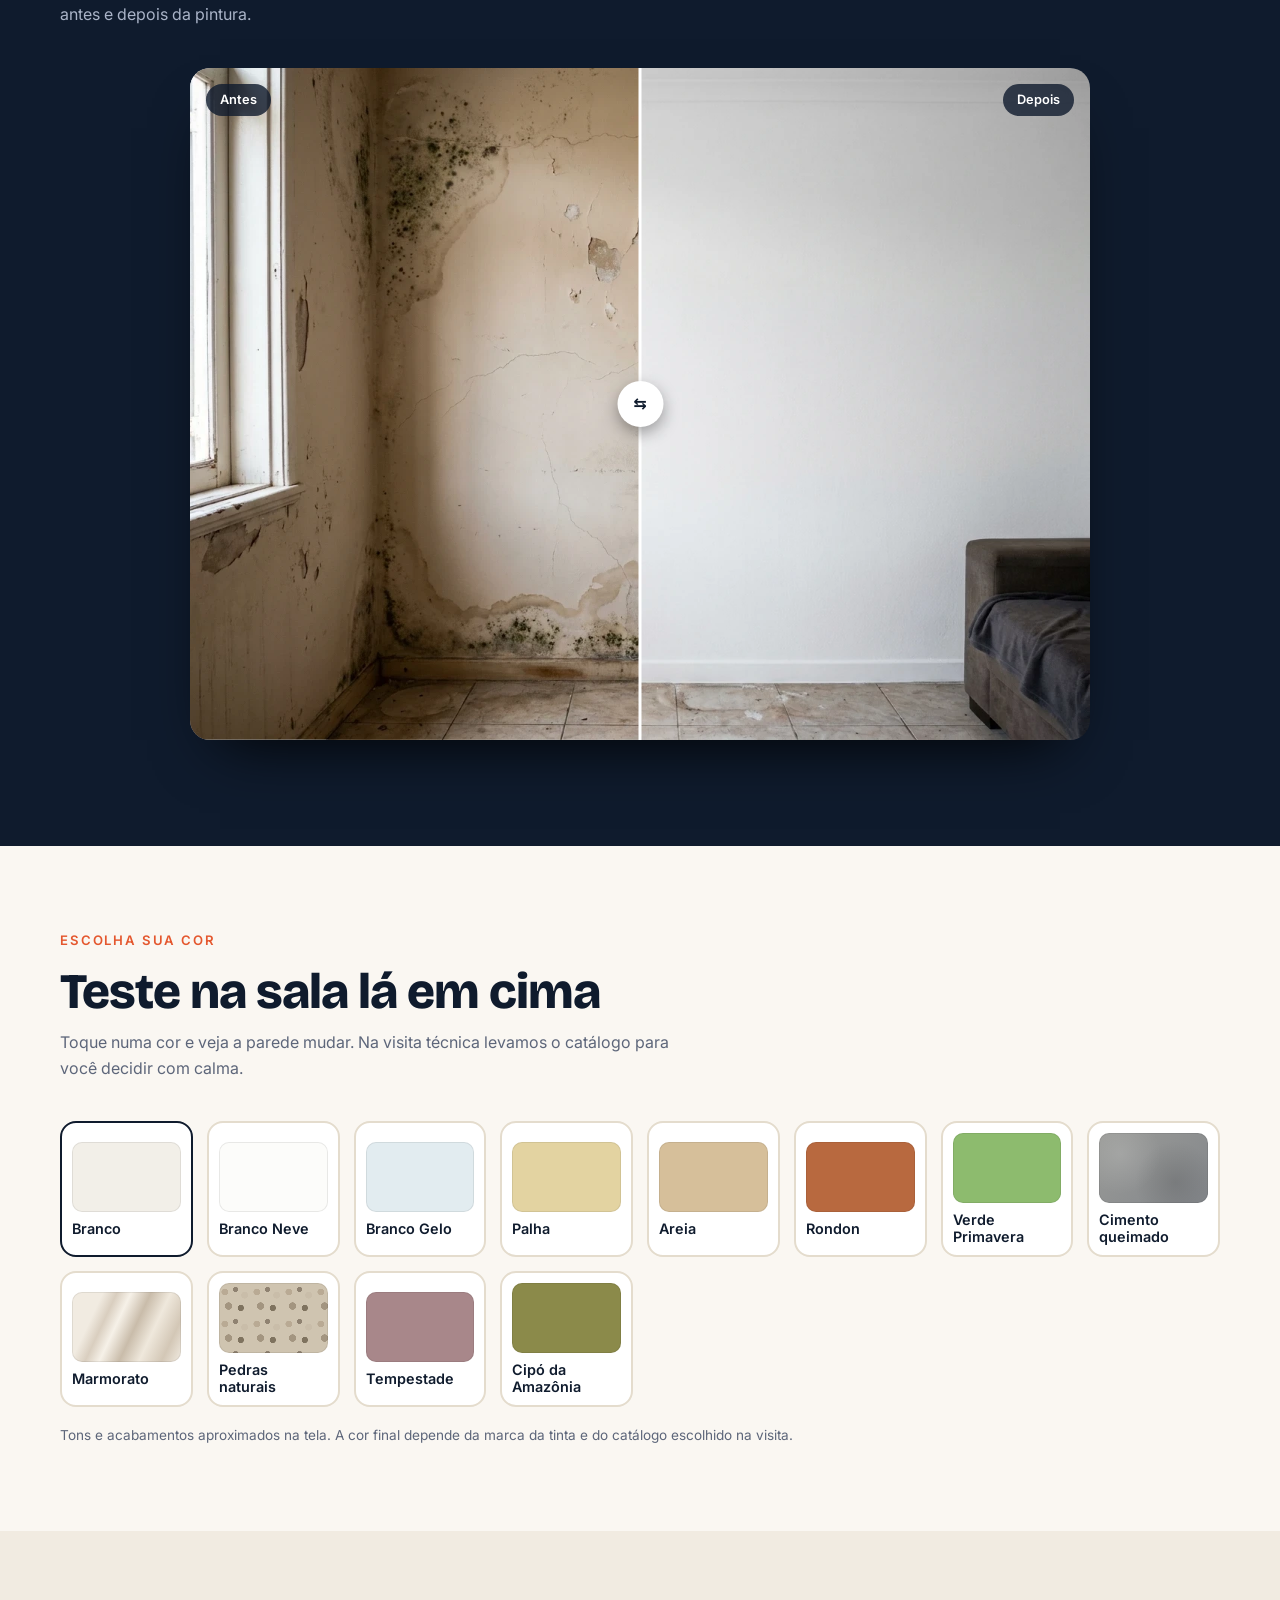
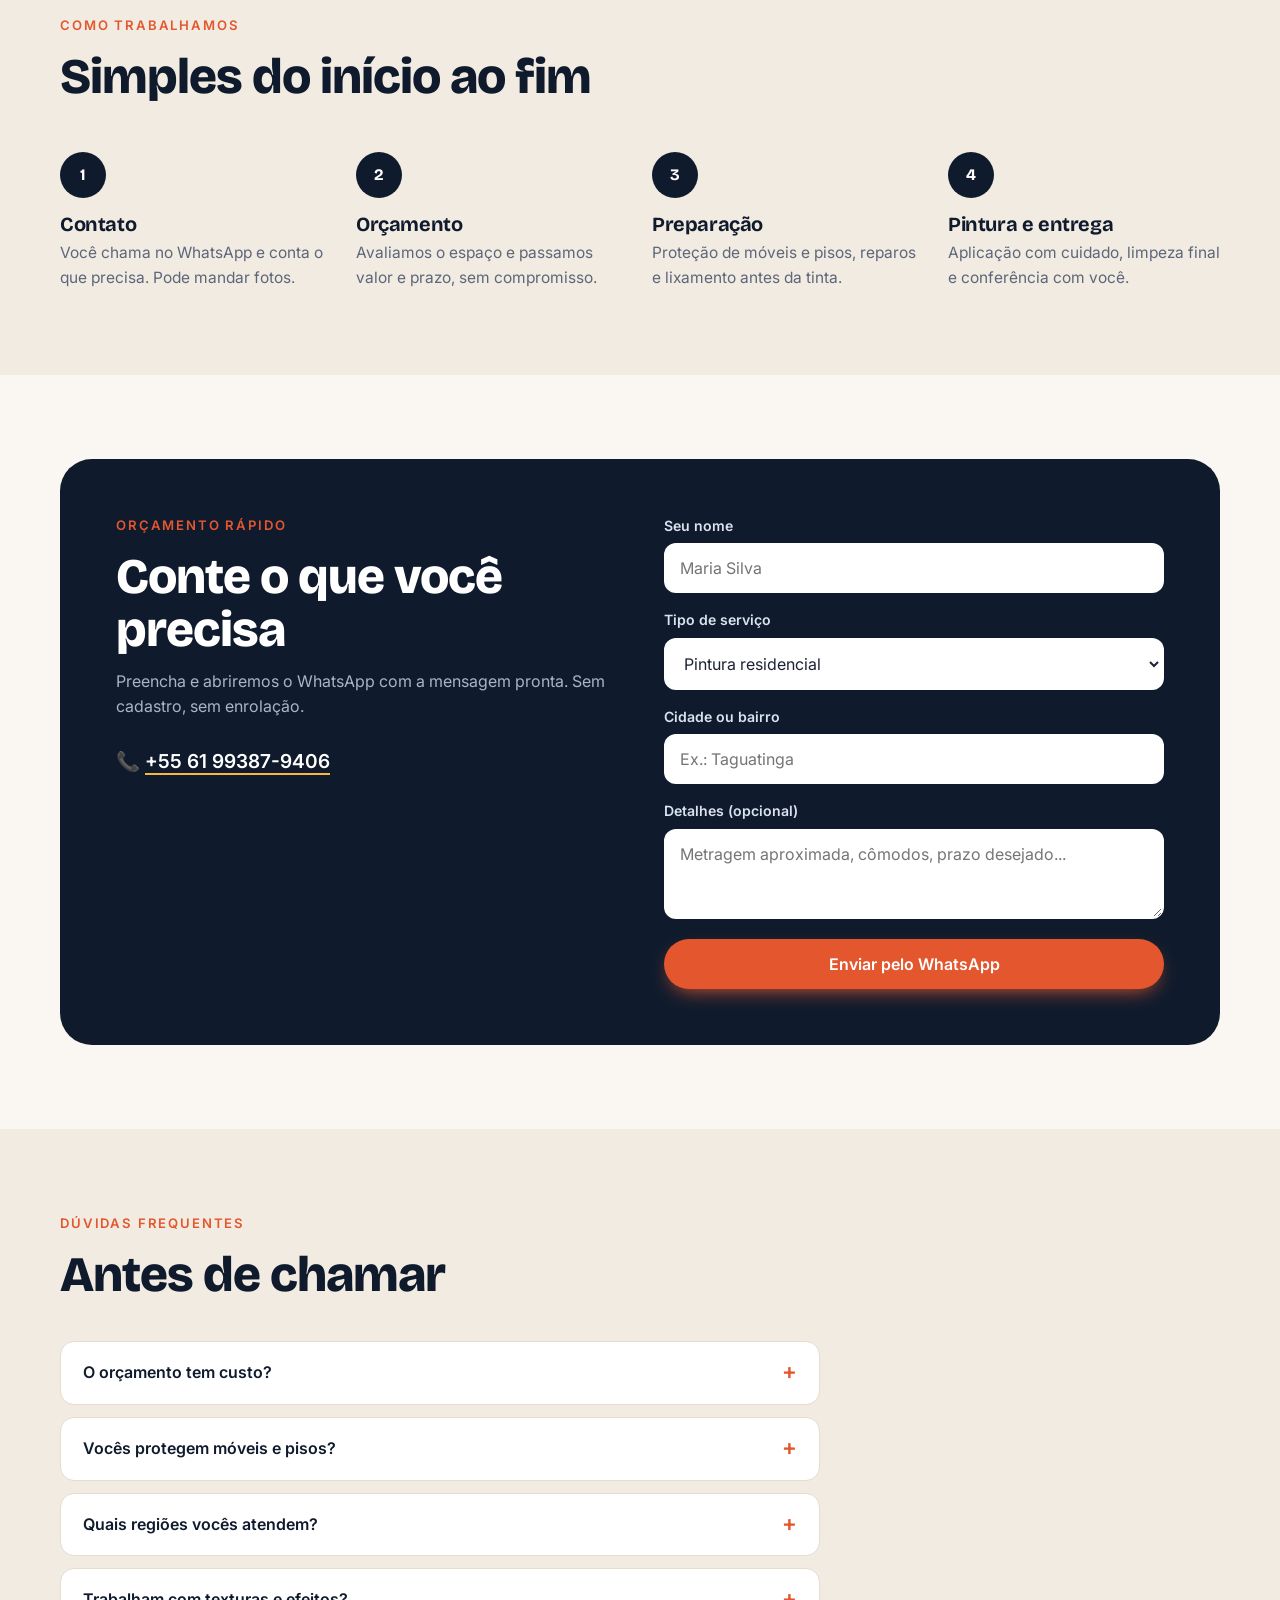
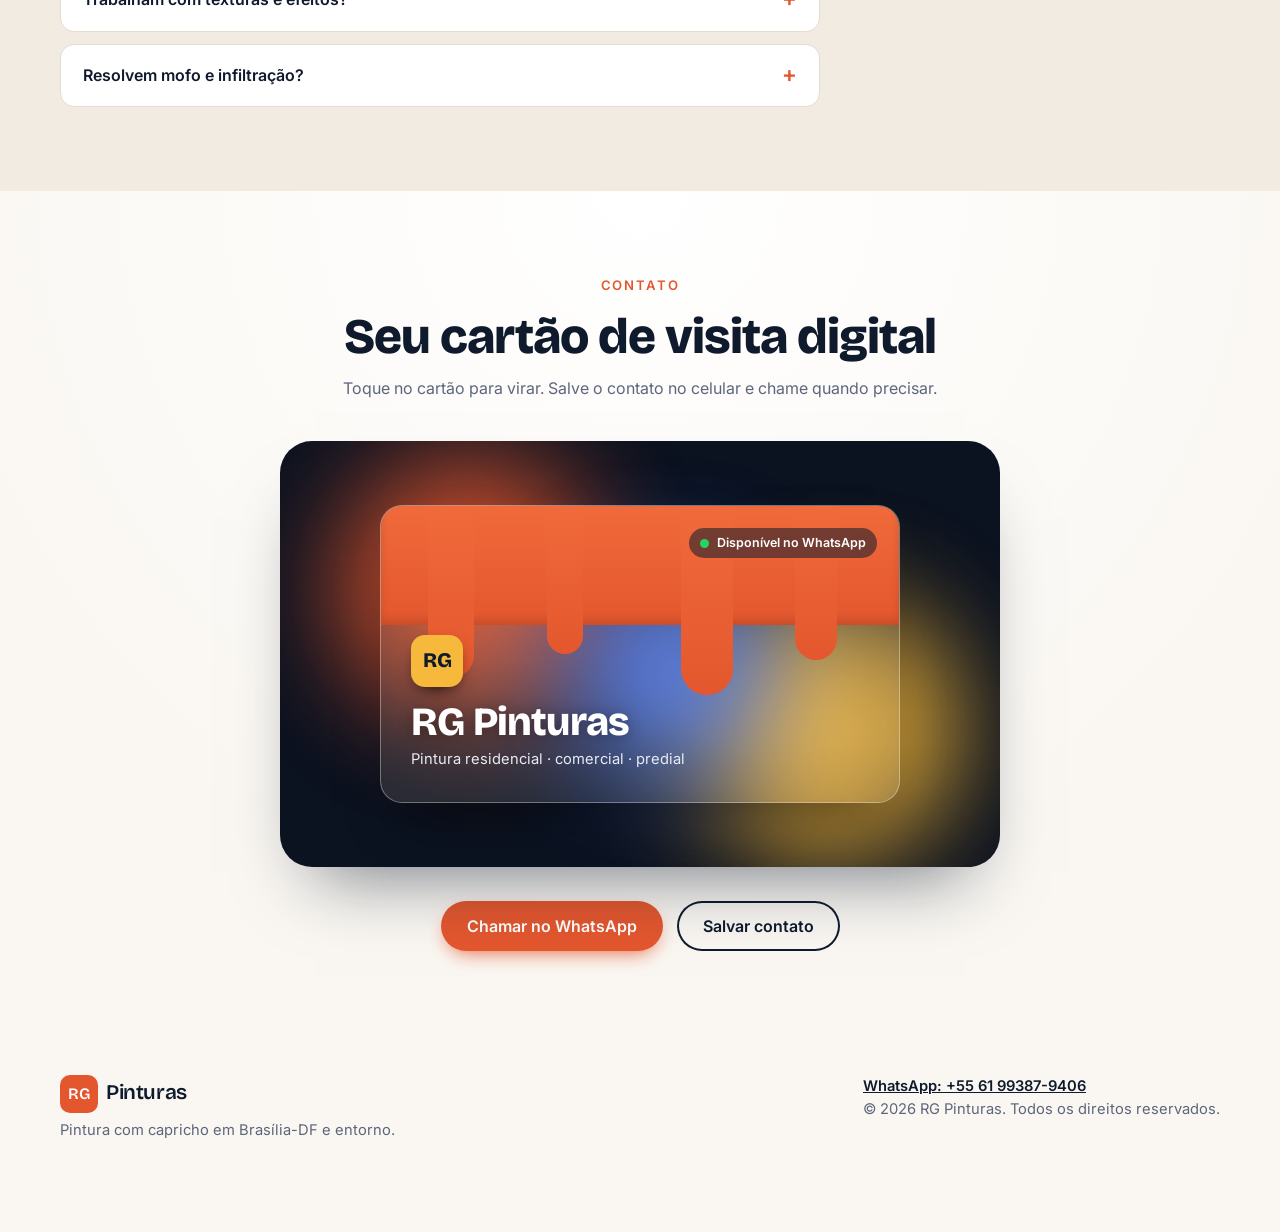
==== commit 6d2b846e: "Antes e depois com imagens (branco neve) no lugar da ilustração Co-Authored-By: Claude Sonnet 5.5 <n" ====
--- a/index.html
+++ b/index.html
@@ -96,14 +96,19 @@
   <div class="section-head">
     <p class="eyebrow">Veja a diferença</p>
     <h2>Arraste e compare</h2>
-    <p class="muted">Simulação ilustrativa de uma parede com mofo e desgaste, antes e depois do tratamento.</p>
+    <p class="muted">Simulação ilustrativa (imagens geradas por IA) de uma parede com mofo e desgaste, antes e depois da pintura.</p>
   </div>
   <div class="compare" id="compare">
-    <div class="compare-after"><span class="tag tag-r">Depois</span></div>
-    <div class="compare-before" id="before"><span class="tag">Antes</span></div>
+    <img class="compare-img" id="afterImg" src="assets/depois-branco-neve.webp" alt="Parede após a pintura: branco neve, lisa e uniforme" width="1200" height="896" loading="lazy" draggable="false">
+    <span class="tag tag-r">Depois</span>
+    <div class="compare-before" id="before">
+      <img class="compare-img" src="assets/antes.webp" alt="Parede antes da pintura: com mofo, rachaduras e tinta descascando" width="1200" height="896" loading="lazy" draggable="false">
+      <span class="tag">Antes</span>
+    </div>
     <div class="compare-handle" id="handle"><span>⇆</span></div>
     <input type="range" min="0" max="100" value="50" id="range" aria-label="Comparar antes e depois">
   </div>
+  <div class="afters" id="afters" hidden></div>
 </section>
 
 <!-- CORES -->
--- a/styles.css
+++ b/styles.css
@@ -73,21 +73,18 @@
 .card p{color:var(--muted);font-size:.97rem}
 
 /* COMPARE */
-.compare{position:relative;max-width:900px;aspect-ratio:4/3;margin:0 auto;border-radius:var(--r);overflow:hidden;user-select:none;box-shadow:0 30px 60px -30px #000}
-.compare-after,.compare-before{position:absolute;inset:0}
-.compare-after{background:linear-gradient(105deg,rgba(255,255,255,.2),transparent 50%,rgba(0,0,0,.1)),var(--wall)}
-.compare-before{clip-path:inset(0 50% 0 0);background:
-  radial-gradient(circle at 18% 28%,rgba(30,40,20,.65) 0 6%,transparent 14%),
-  radial-gradient(circle at 34% 72%,rgba(25,35,20,.55) 0 8%,transparent 17%),
-  radial-gradient(circle at 12% 80%,rgba(30,40,25,.5) 0 5%,transparent 12%),
-  radial-gradient(circle at 44% 18%,rgba(45,35,20,.45) 0 4%,transparent 11%),
-  linear-gradient(120deg,#cdbfa8,#b9a98f 60%,#a99a82)}
-.compare-before::after{content:"";position:absolute;inset:0;background:repeating-linear-gradient(80deg,transparent 0 40px,rgba(0,0,0,.05) 40px 42px)}
+.compare{position:relative;max-width:900px;aspect-ratio:1200/896;margin:0 auto;border-radius:var(--r);overflow:hidden;user-select:none;box-shadow:0 30px 60px -30px #000}
+.compare-img{position:absolute;inset:0;width:100%;height:100%;object-fit:cover;display:block;pointer-events:none}
+.compare-before{position:absolute;inset:0;clip-path:inset(0 50% 0 0)}
 .tag{position:absolute;top:16px;left:16px;z-index:2;background:rgba(15,27,45,.8);color:#fff;font-size:.8rem;font-weight:600;padding:6px 14px;border-radius:999px}
 .tag-r{left:auto;right:16px}
 .compare-handle{position:absolute;top:0;bottom:0;left:50%;width:3px;background:#fff;transform:translateX(-50%);pointer-events:none}
 .compare-handle span{position:absolute;top:50%;left:50%;transform:translate(-50%,-50%);width:46px;height:46px;display:grid;place-items:center;background:#fff;color:var(--ink);border-radius:50%;font-weight:700;box-shadow:0 6px 16px rgba(0,0,0,.35)}
 .compare input{position:absolute;inset:0;width:100%;height:100%;opacity:0;cursor:ew-resize;margin:0}
+
+.afters{display:flex;justify-content:center;flex-wrap:wrap;gap:10px;margin-top:22px}
+.afters button{border:2px solid rgba(255,255,255,.35);background:transparent;color:#fff;font:600 .95rem Inter,sans-serif;padding:11px 20px;border-radius:999px;cursor:pointer;min-height:44px}
+.afters button[aria-pressed="true"]{background:#fff;color:var(--ink);border-color:#fff}
 
 /* SWATCHES */
 .swatches{display:grid;grid-template-columns:repeat(auto-fill,minmax(130px,1fr));gap:14px}
@@ -205,7 +202,6 @@
 }
 @media (min-width:561px){
   .bcard{aspect-ratio:1.75/1}
-  .compare{aspect-ratio:16/9}
 }
 @media (prefers-reduced-motion:reduce){
   html{scroll-behavior:auto}
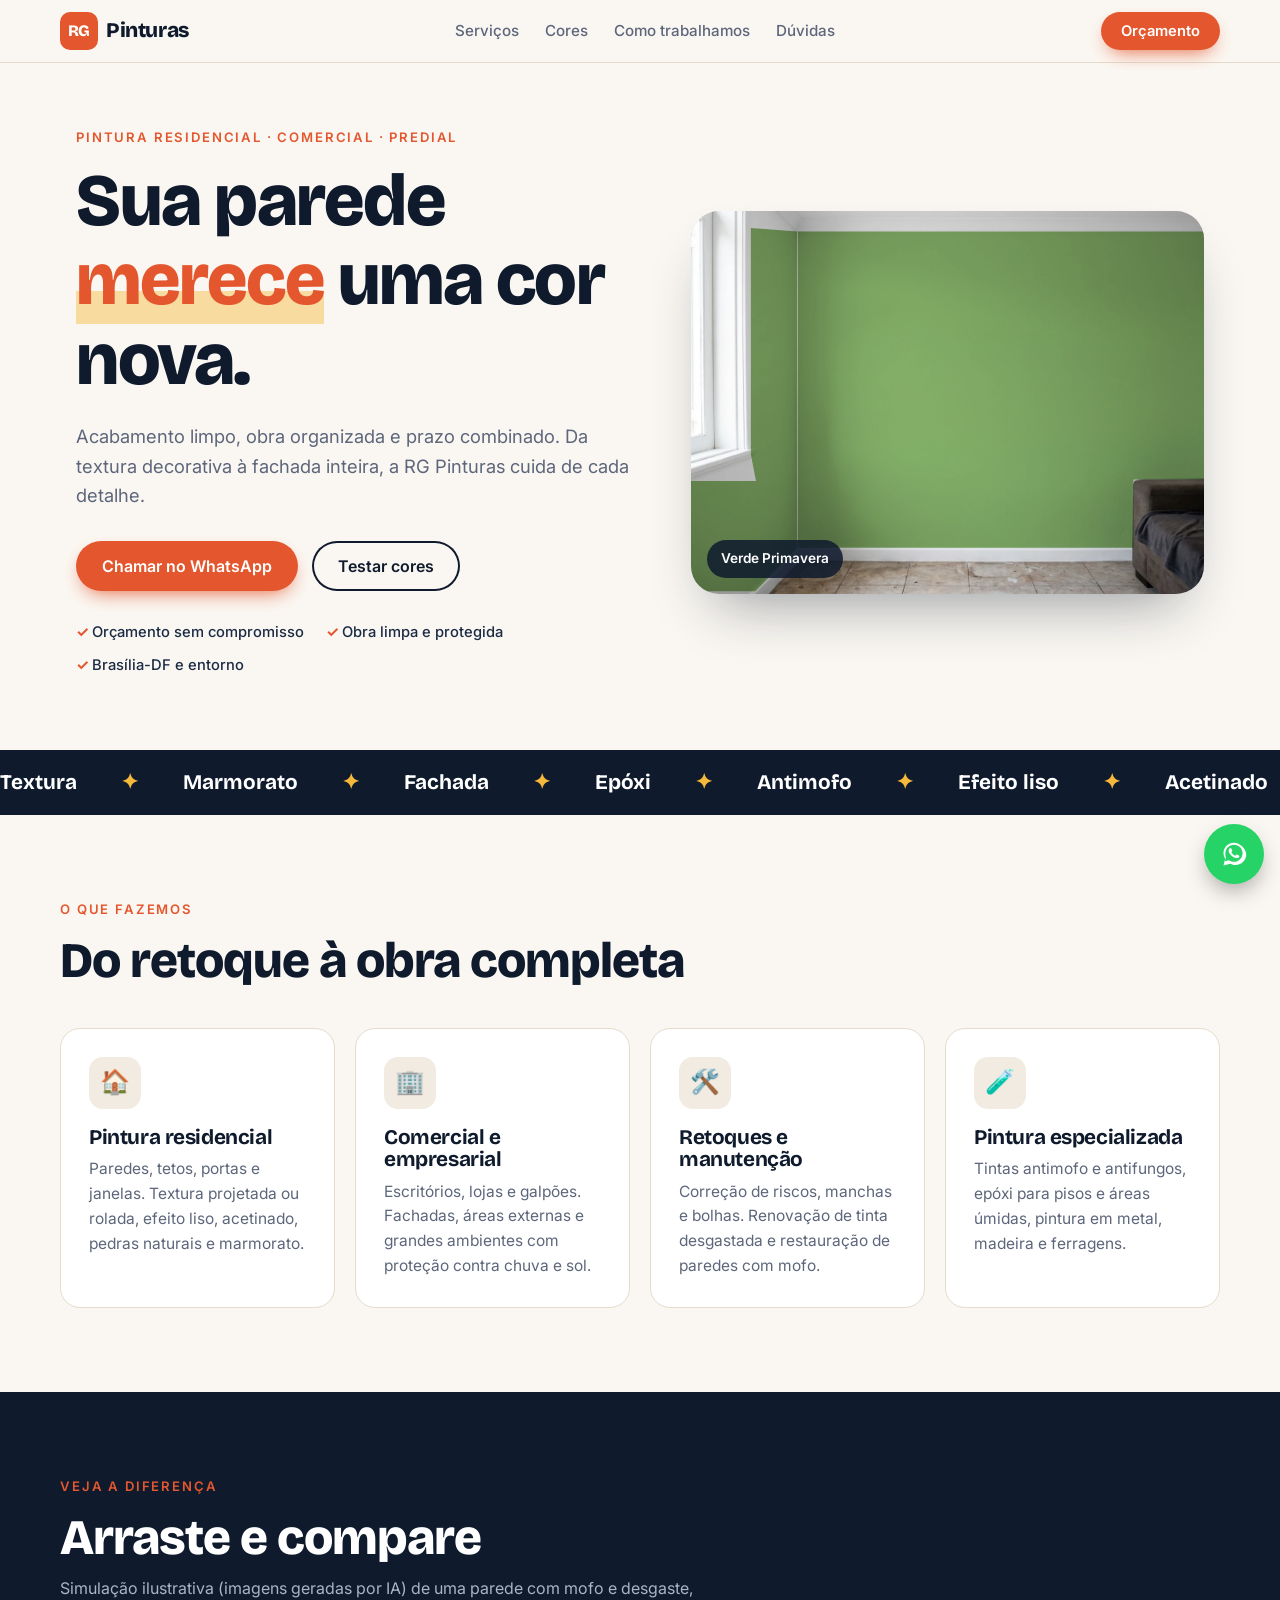
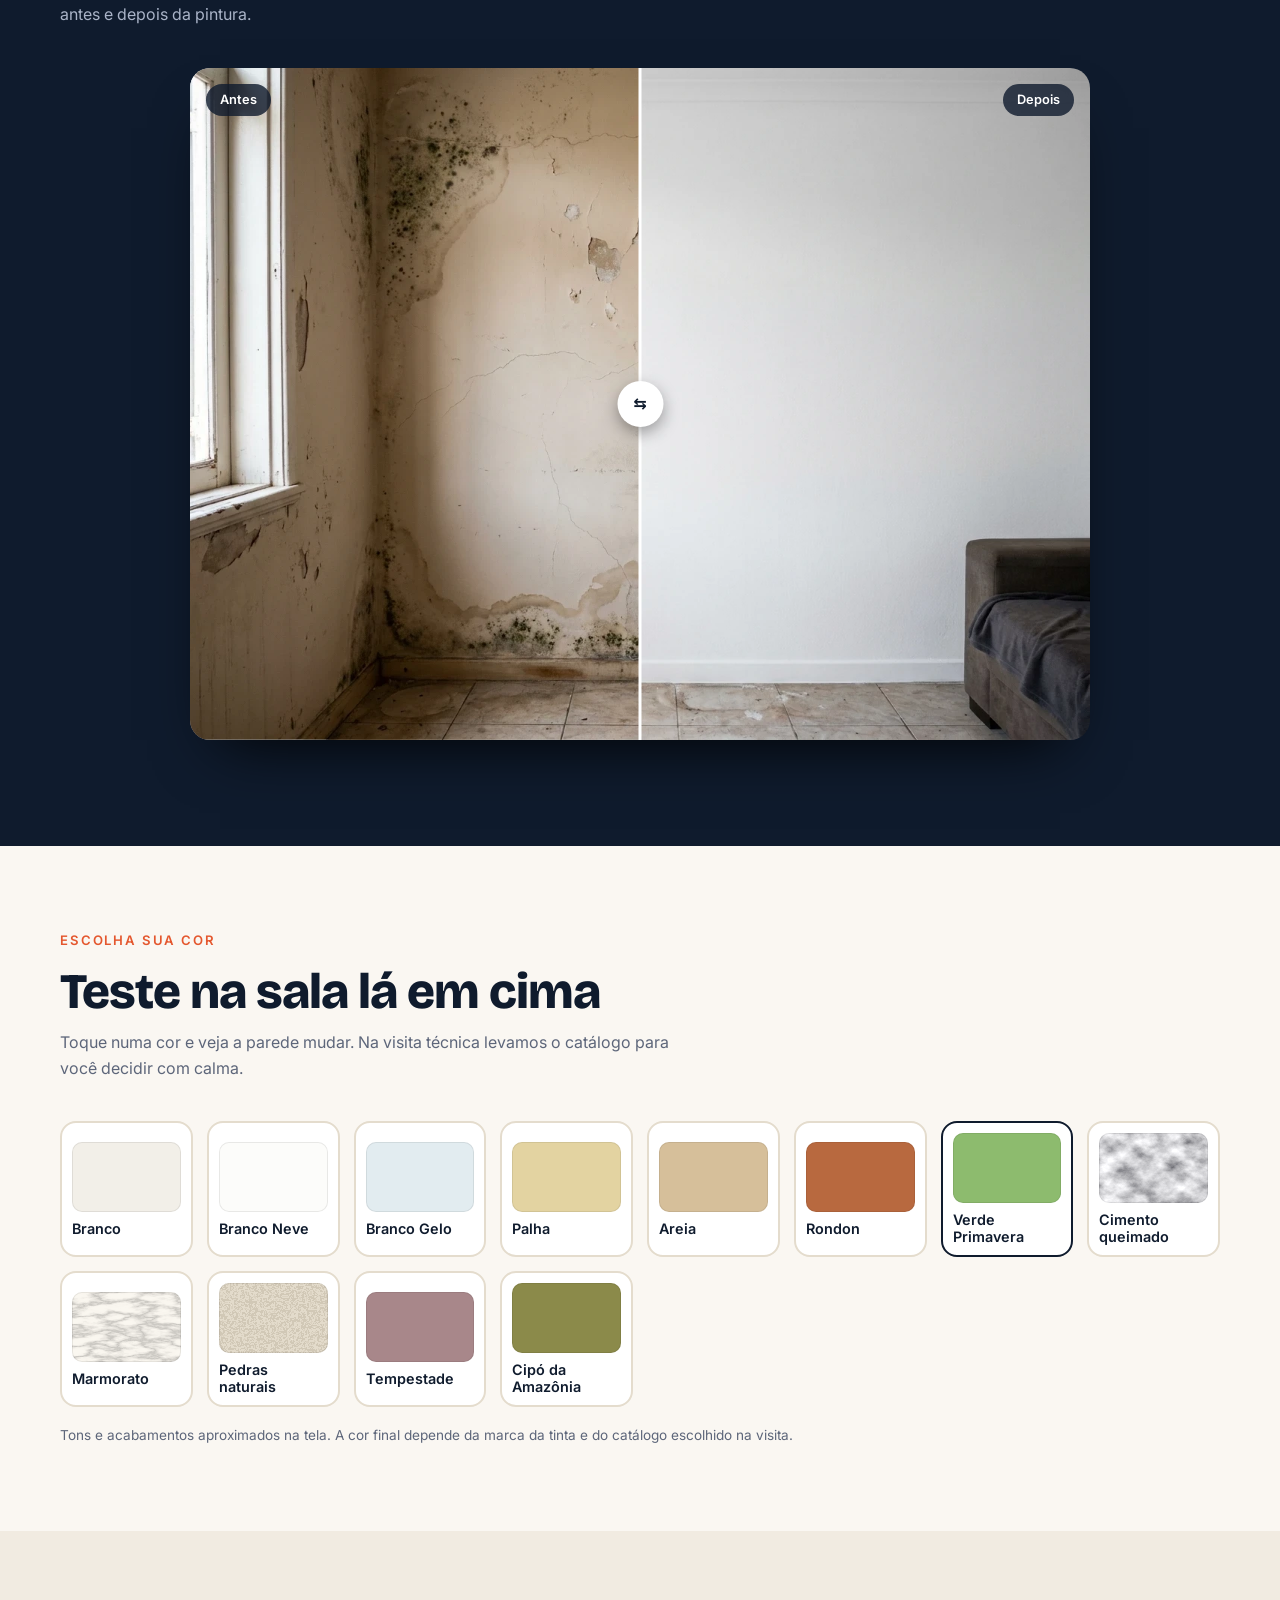
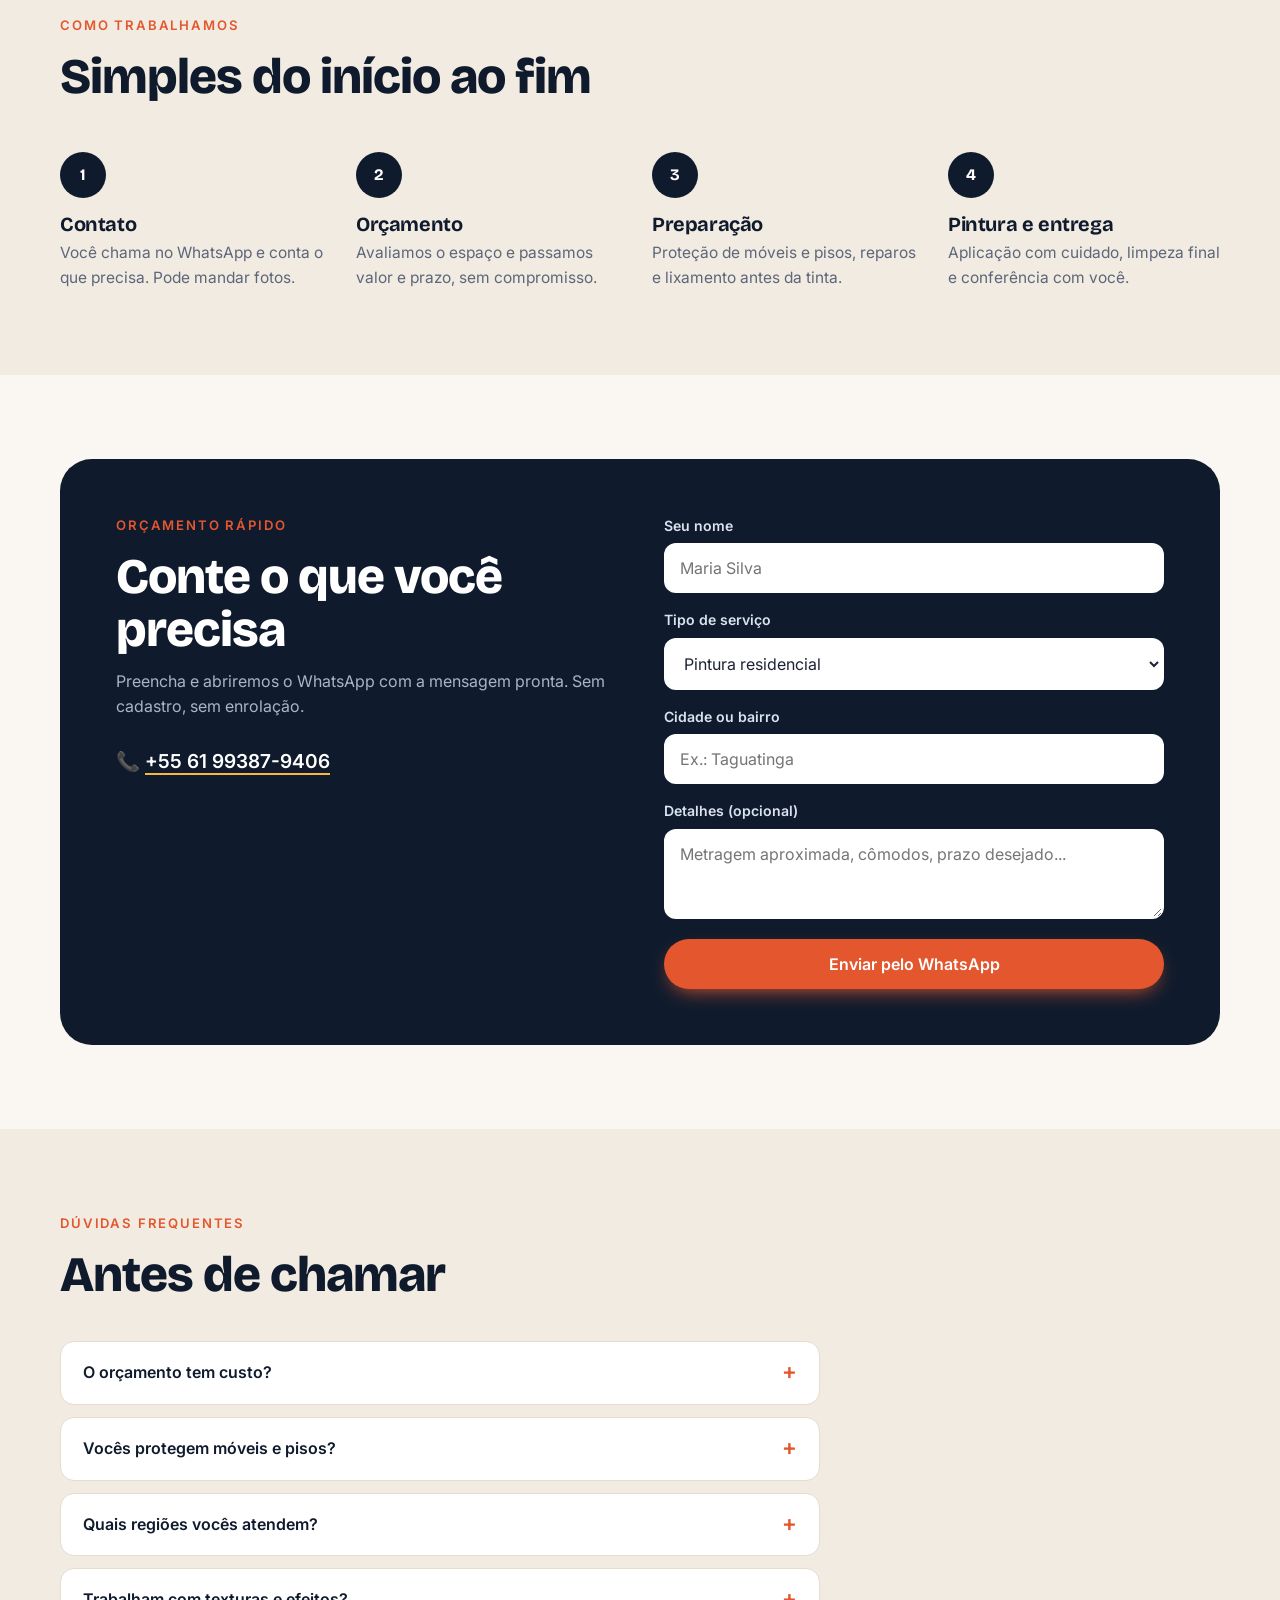
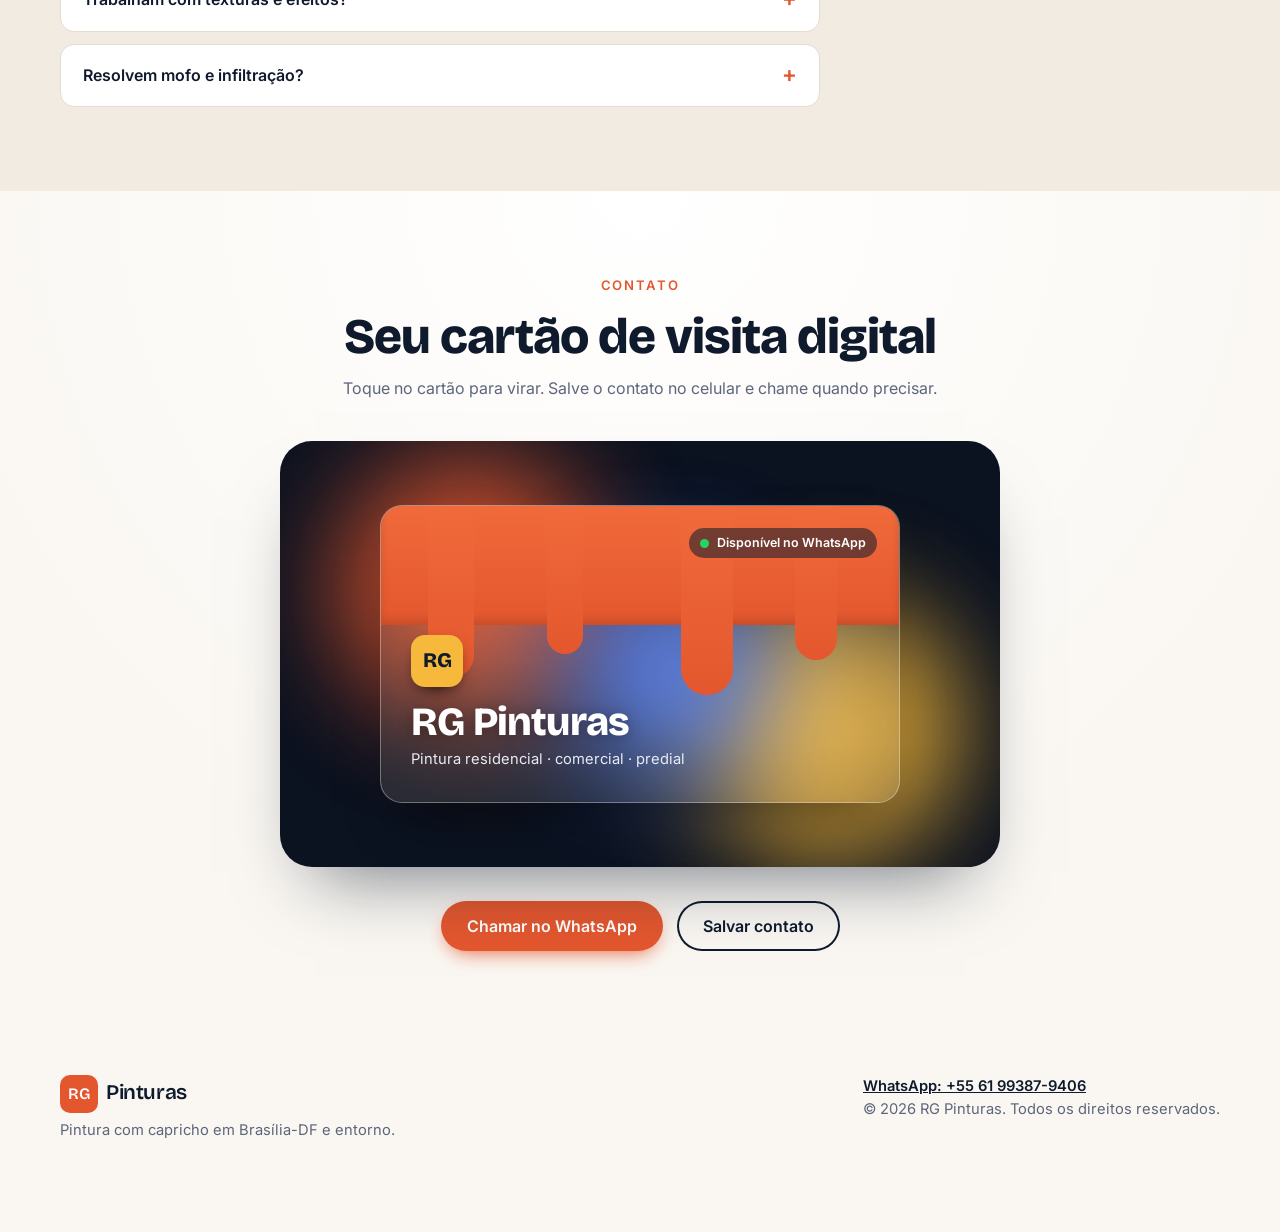
==== commit b1a334f2: "Simulador de cores com sala realista, troca automática e texturas procedurais Co-Authored-By: Claude" ====
--- a/index.html
+++ b/index.html
@@ -43,13 +43,17 @@
     </ul>
   </div>
 
-  <div class="room" id="room" aria-label="Simulador de cor da parede">
-    <div class="room-wall" id="wall"></div>
-    <div class="room-floor"></div>
-    <div class="room-window"></div>
-    <div class="room-sofa"></div>
-    <div class="room-lamp"></div>
-    <div class="room-label" id="colorName">Terracota</div>
+  <div class="room" id="room" role="img" aria-label="Sala com a parede mudando de cor. Escolha uma cor na paleta abaixo.">
+    <img class="room-img" src="assets/depois-branco-neve.webp" alt="" width="1200" height="896" decoding="async" fetchpriority="high">
+    <div class="tint" id="tintA"></div>
+    <div class="tint" id="tintB"></div>
+    <div class="room-label" id="colorName" aria-live="polite">Rondon</div>
+    <svg width="0" height="0" aria-hidden="true" focusable="false"><defs>
+      <clipPath id="wallClip" clipPathUnits="objectBoundingBox">
+        <polygon points="0.2083,0.0536 1,0.0536 1,0.7010 0.8625,0.7010 0.8625,0.8795 0.2083,0.8795"/>
+        <polygon points="0.1167,0.0446 0.2067,0.0536 0.2067,0.8795 0.1983,0.8929 0.125,0.9933 0,0.9933 0,0.705 0.1267,0.705 0.1167,0.6362"/>
+      </clipPath>
+    </defs></svg>
   </div>
 </section>
 
--- a/styles.css
+++ b/styles.css
@@ -1,7 +1,6 @@
 :root{
   --ink:#0f1b2d; --ink-2:#1b2b44; --paper:#faf7f2; --soft:#f1ebe1; --line:#e4dccd;
   --accent:#e4572e; --accent-2:#f6b93b; --text:#1c2433; --muted:#5d667a;
-  --wall:#c8684a;
   --r:20px; --max:1160px;
 }
 *{box-sizing:border-box;margin:0}
@@ -38,15 +37,10 @@
 .badges li::before{content:"✓ ";color:var(--accent);font-weight:700}
 
 /* ROOM */
-.room{position:relative;aspect-ratio:1/1.05;border-radius:28px;overflow:hidden;box-shadow:0 30px 60px -25px rgba(15,27,45,.45);background:#ddd}
-.room-wall{position:absolute;inset:0 0 24% 0;background:var(--wall);background-size:var(--wall-size,auto);transition:background .6s ease}
-.room-wall::after{content:"";position:absolute;inset:0;background:linear-gradient(105deg,rgba(255,255,255,.18),transparent 45%,rgba(0,0,0,.14))}
-.room-floor{position:absolute;inset:76% 0 0 0;background:repeating-linear-gradient(90deg,#b98b5e 0 70px,#a97d52 70px 72px)}
-.room-window{position:absolute;left:9%;top:11%;width:30%;height:38%;background:linear-gradient(#bfe3f5,#eaf6fc);border:8px solid #fffdf8;border-radius:6px;box-shadow:0 6px 14px rgba(0,0,0,.2)}
-.room-window::before{content:"";position:absolute;left:50%;top:0;bottom:0;width:6px;background:#fffdf8;transform:translateX(-50%)}
-.room-sofa{position:absolute;left:34%;right:6%;bottom:12%;height:26%;background:#2b3a55;border-radius:22px 22px 12px 12px;box-shadow:0 -22px 0 -6px #34456a,inset 0 -10px 0 rgba(0,0,0,.18)}
-.room-lamp{position:absolute;right:11%;top:16%;width:4px;height:36%;background:#222}
-.room-lamp::before{content:"";position:absolute;left:50%;top:-16px;width:56px;height:38px;background:#f6e3b0;border-radius:50% 50% 8px 8px;transform:translateX(-50%);box-shadow:0 0 50px 18px rgba(255,220,140,.45)}
+.room{position:relative;aspect-ratio:1200/896;border-radius:28px;overflow:hidden;box-shadow:0 30px 60px -25px rgba(15,27,45,.45);background:#ddd}
+.room-img{position:absolute;inset:0;width:100%;height:100%;object-fit:cover;display:block}
+.tint{position:absolute;inset:0;mix-blend-mode:multiply;clip-path:url(#wallClip);opacity:0;transition:opacity 1.1s ease;pointer-events:none}
+.tint.on{opacity:1}
 .room-label{position:absolute;left:16px;bottom:16px;background:rgba(15,27,45,.85);color:#fff;font-size:.85rem;font-weight:600;padding:8px 14px;border-radius:999px}
 
 /* MARQUEE */
@@ -190,7 +184,6 @@
 @media (max-width:560px){
   .cta-row .btn{flex:1 1 100%;text-align:center}
   .badges{flex-direction:column;gap:8px}
-  .room{aspect-ratio:1/1}
   .steps{gap:20px}
   .section-head{margin-bottom:28px}
   .quote{border-radius:24px}
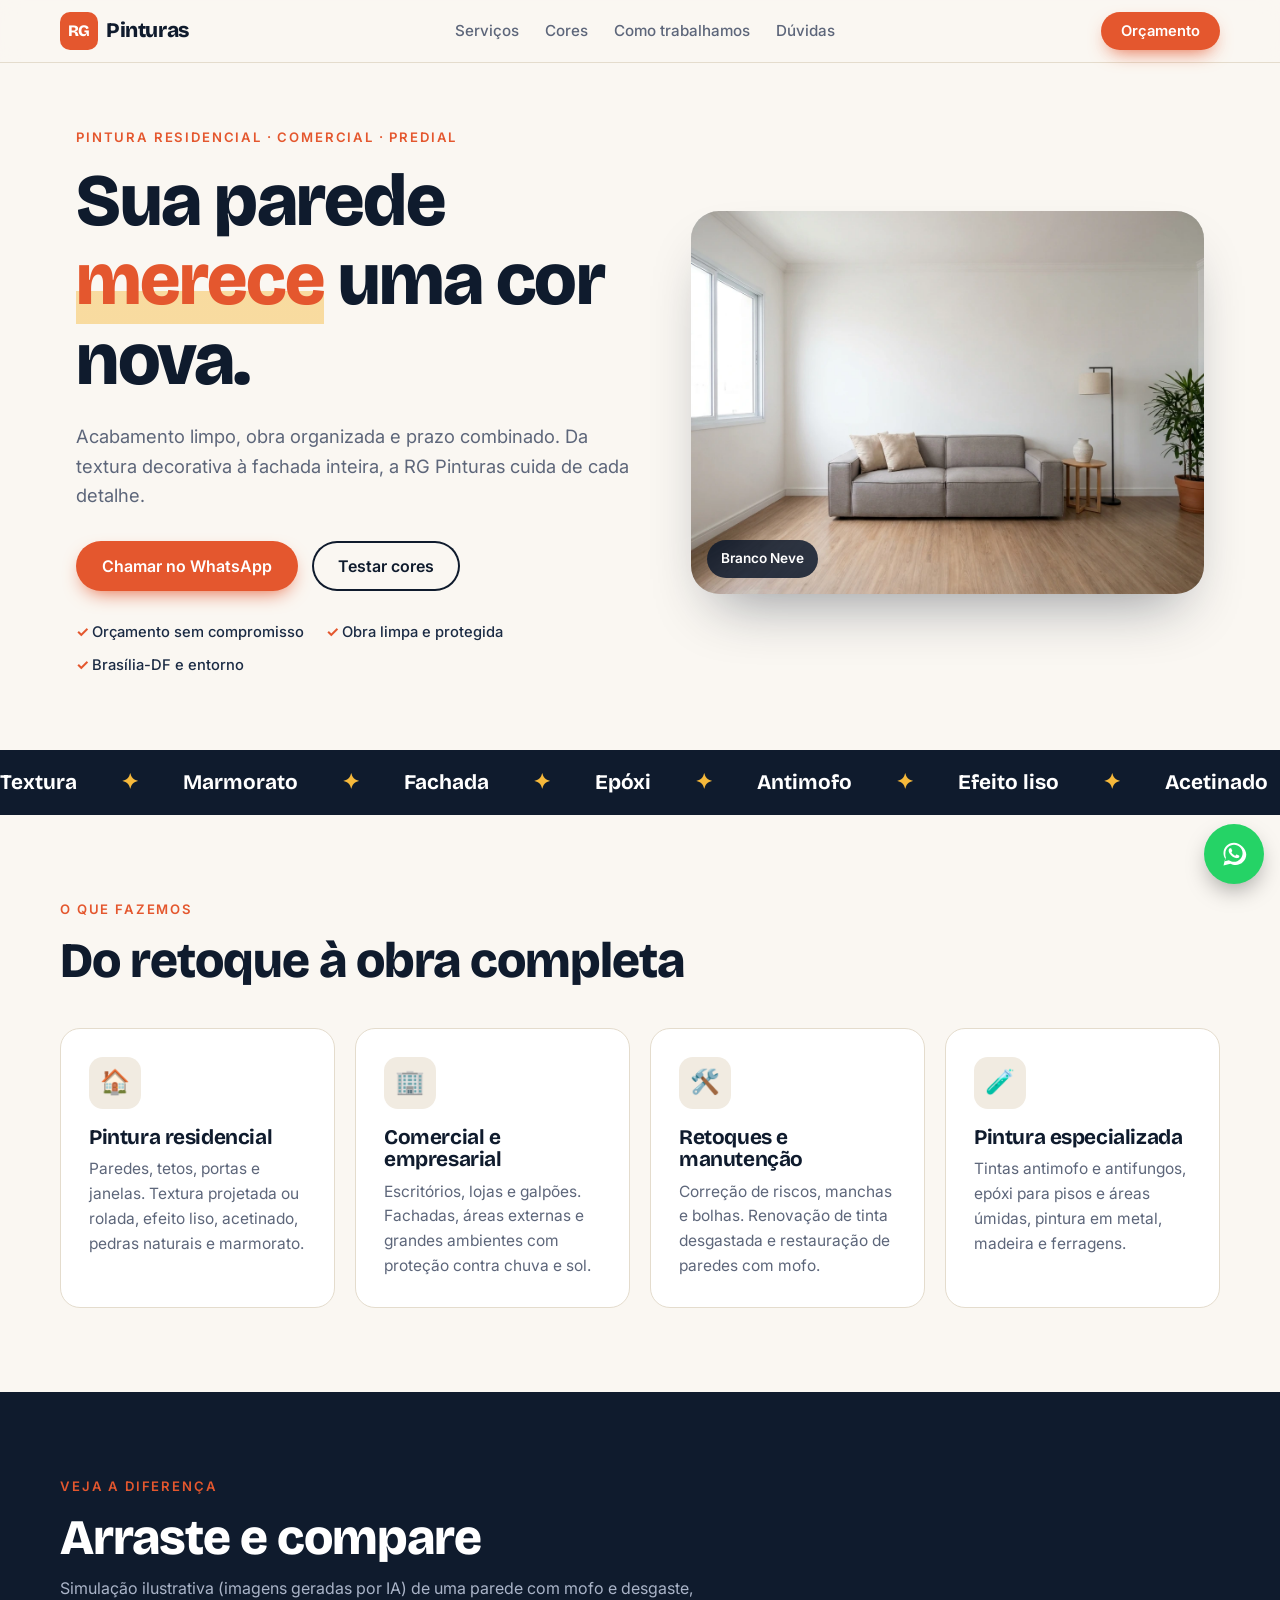
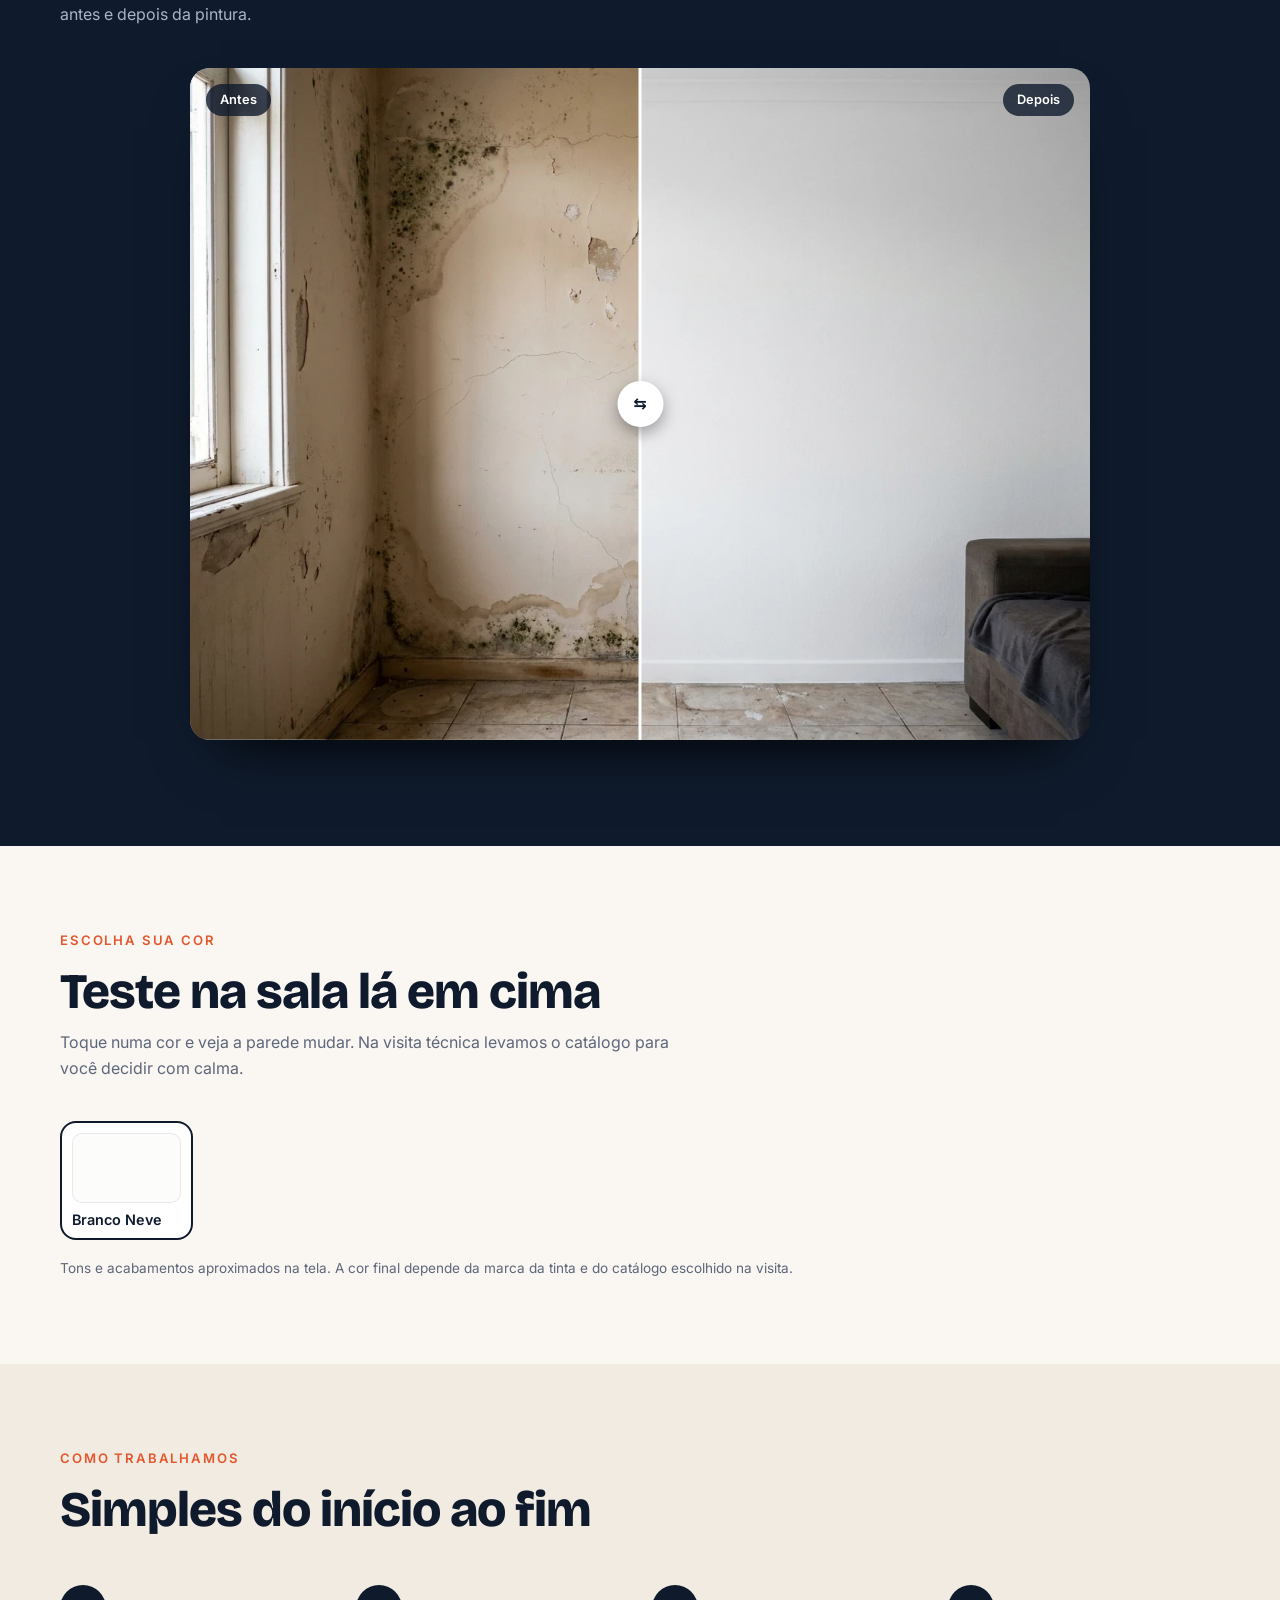
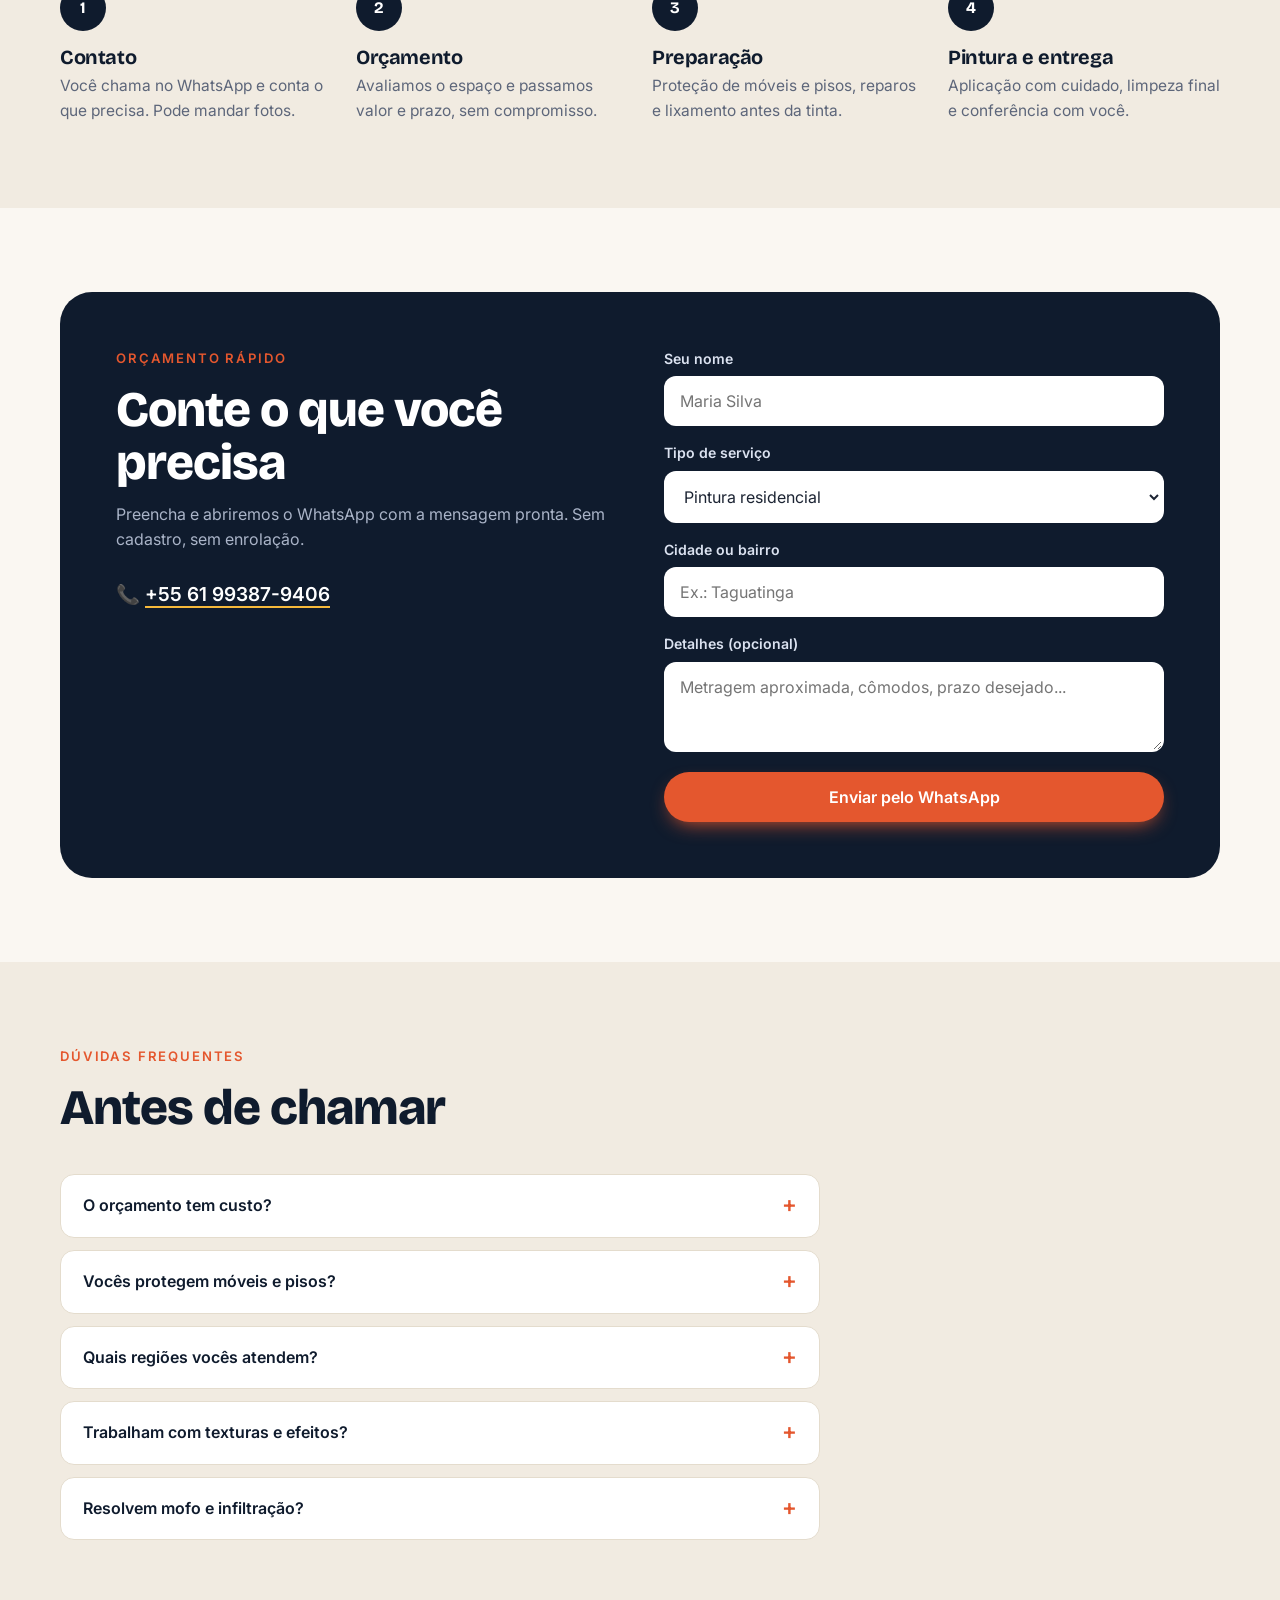
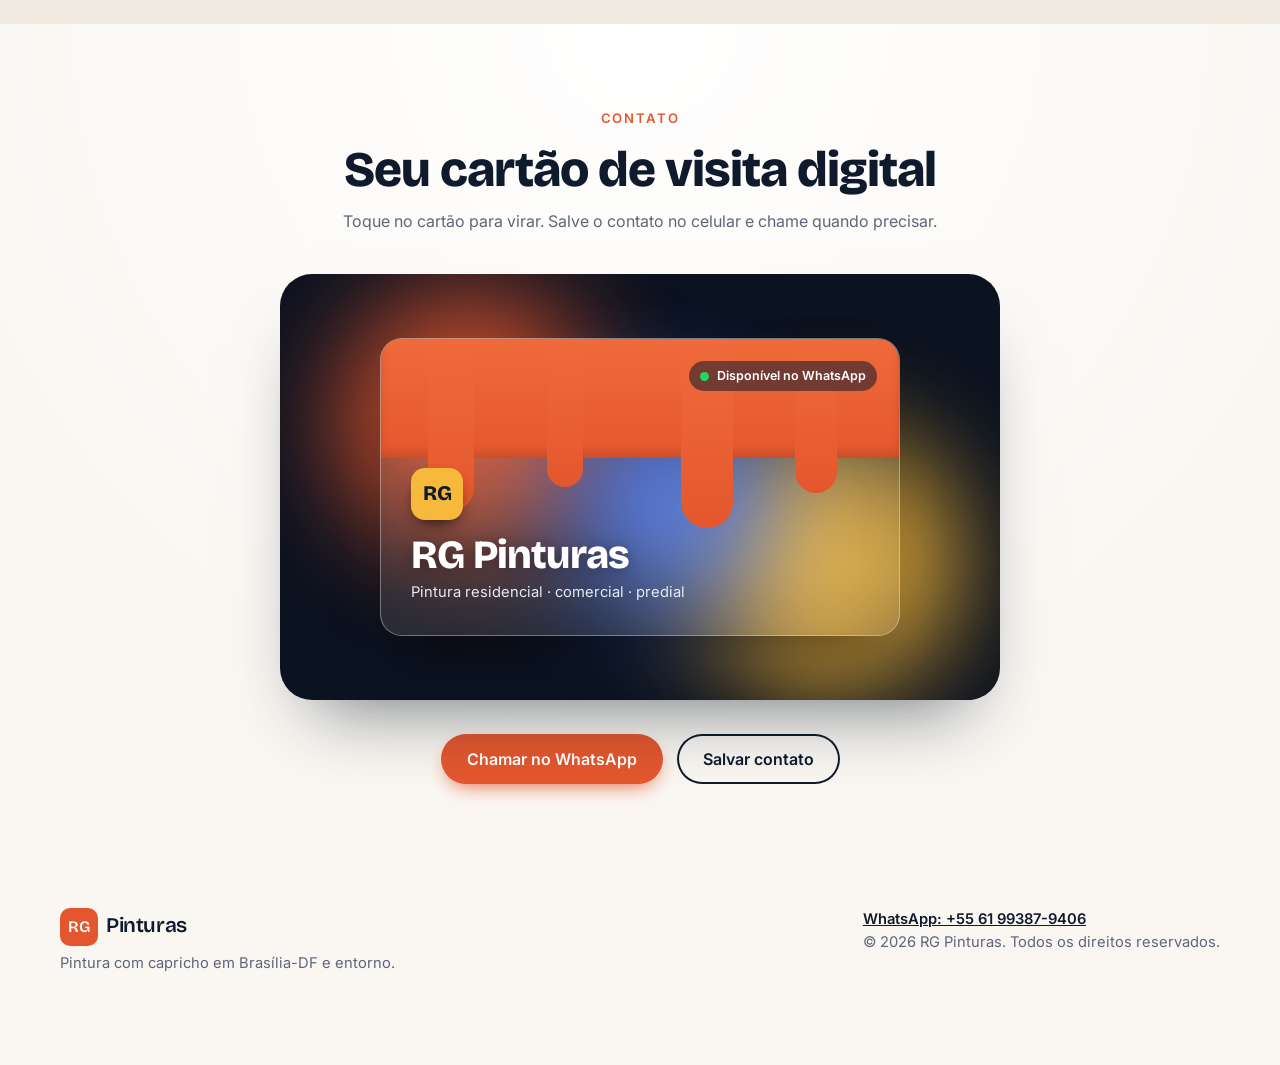
==== commit 5854fd58: "Teste de cores com fotos da sala por cor (base: branco neve), preparado para as demais cores Co-Auth" ====
--- a/index.html
+++ b/index.html
@@ -44,16 +44,9 @@
   </div>
 
   <div class="room" id="room" role="img" aria-label="Sala com a parede mudando de cor. Escolha uma cor na paleta abaixo.">
-    <img class="room-img" src="assets/depois-branco-neve.webp" alt="" width="1200" height="896" decoding="async" fetchpriority="high">
-    <div class="tint" id="tintA"></div>
-    <div class="tint" id="tintB"></div>
-    <div class="room-label" id="colorName" aria-live="polite">Rondon</div>
-    <svg width="0" height="0" aria-hidden="true" focusable="false"><defs>
-      <clipPath id="wallClip" clipPathUnits="objectBoundingBox">
-        <polygon points="0.2083,0.0536 1,0.0536 1,0.7010 0.8625,0.7010 0.8625,0.8795 0.2083,0.8795"/>
-        <polygon points="0.1167,0.0446 0.2067,0.0536 0.2067,0.8795 0.1983,0.8929 0.125,0.9933 0,0.9933 0,0.705 0.1267,0.705 0.1167,0.6362"/>
-      </clipPath>
-    </defs></svg>
+    <img class="room-img on" id="roomA" src="assets/sala/branco-neve.webp" alt="" width="1200" height="896" decoding="async" fetchpriority="high">
+    <img class="room-img" id="roomB" alt="" width="1200" height="896" decoding="async">
+    <div class="room-label" id="colorName" aria-live="polite">Branco Neve</div>
   </div>
 </section>
 
--- a/styles.css
+++ b/styles.css
@@ -38,9 +38,8 @@
 
 /* ROOM */
 .room{position:relative;aspect-ratio:1200/896;border-radius:28px;overflow:hidden;box-shadow:0 30px 60px -25px rgba(15,27,45,.45);background:#ddd}
-.room-img{position:absolute;inset:0;width:100%;height:100%;object-fit:cover;display:block}
-.tint{position:absolute;inset:0;mix-blend-mode:multiply;clip-path:url(#wallClip);opacity:0;transition:opacity 1.1s ease;pointer-events:none}
-.tint.on{opacity:1}
+.room-img{position:absolute;inset:0;width:100%;height:100%;object-fit:cover;display:block;opacity:0;transition:opacity 1.1s ease}
+.room-img.on{opacity:1}
 .room-label{position:absolute;left:16px;bottom:16px;background:rgba(15,27,45,.85);color:#fff;font-size:.85rem;font-weight:600;padding:8px 14px;border-radius:999px}
 
 /* MARQUEE */
@@ -82,6 +81,7 @@
 
 /* SWATCHES */
 .swatches{display:grid;grid-template-columns:repeat(auto-fill,minmax(130px,1fr));gap:14px}
+.swatch[hidden]{display:none}
 .swatch{border:0;cursor:pointer;text-align:left;background:#fff;border:2px solid var(--line);border-radius:16px;padding:10px;font:600 .9rem Inter,sans-serif;color:var(--ink);transition:transform .2s,border-color .2s}
 .swatch:hover{transform:translateY(-3px)}
 .swatch[aria-pressed="true"]{border-color:var(--ink)}
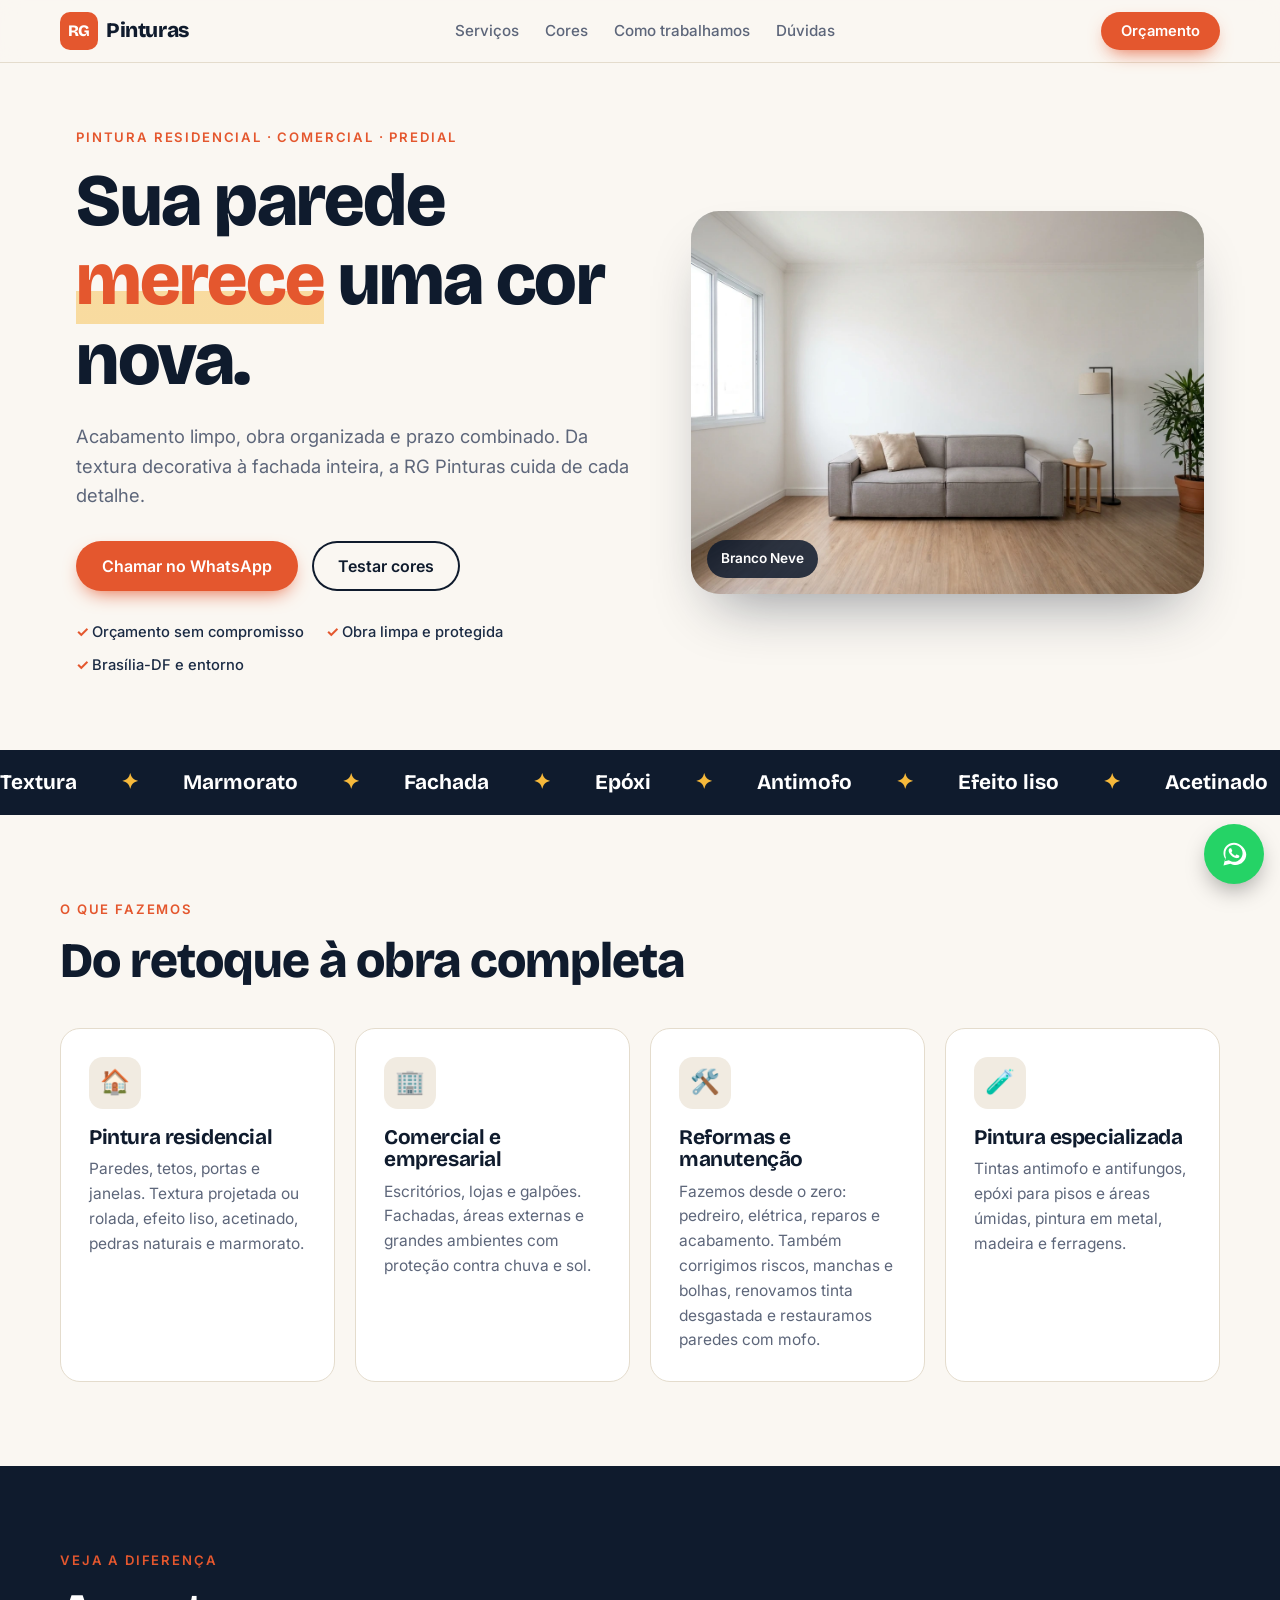
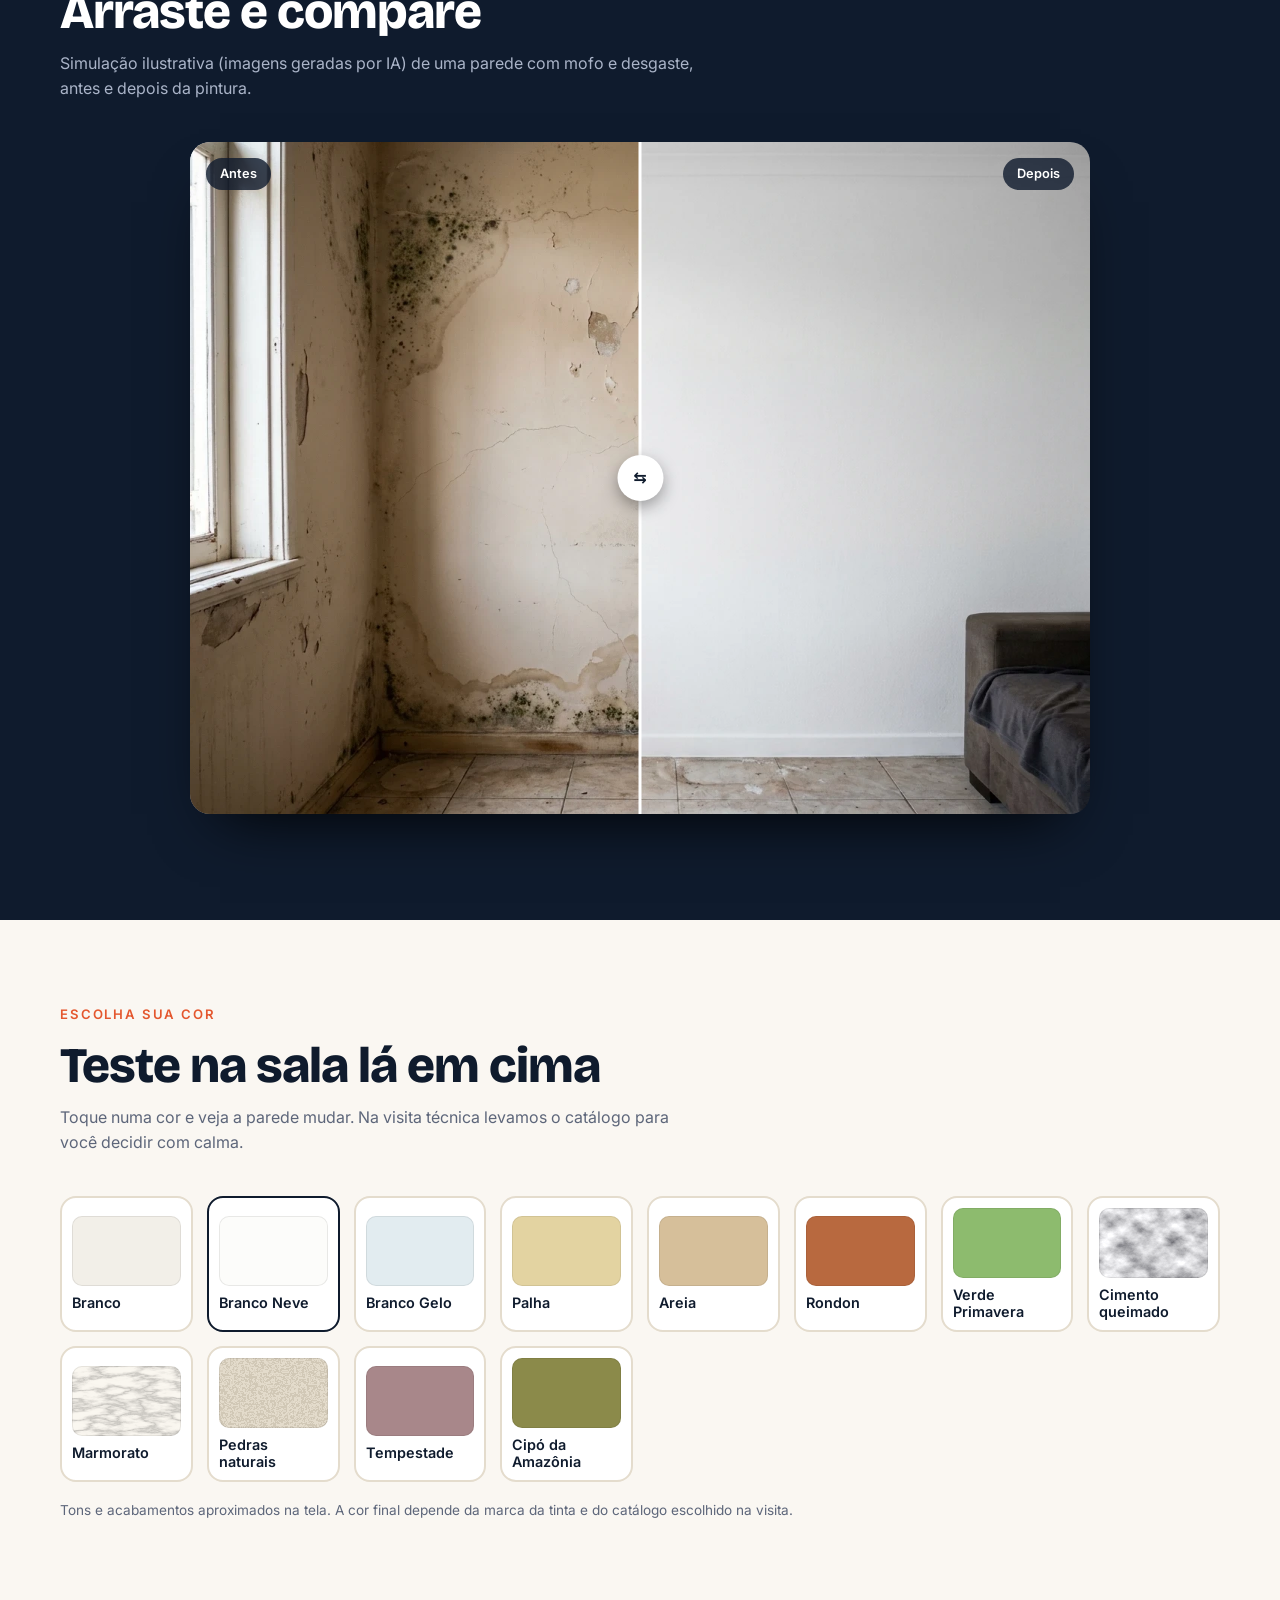
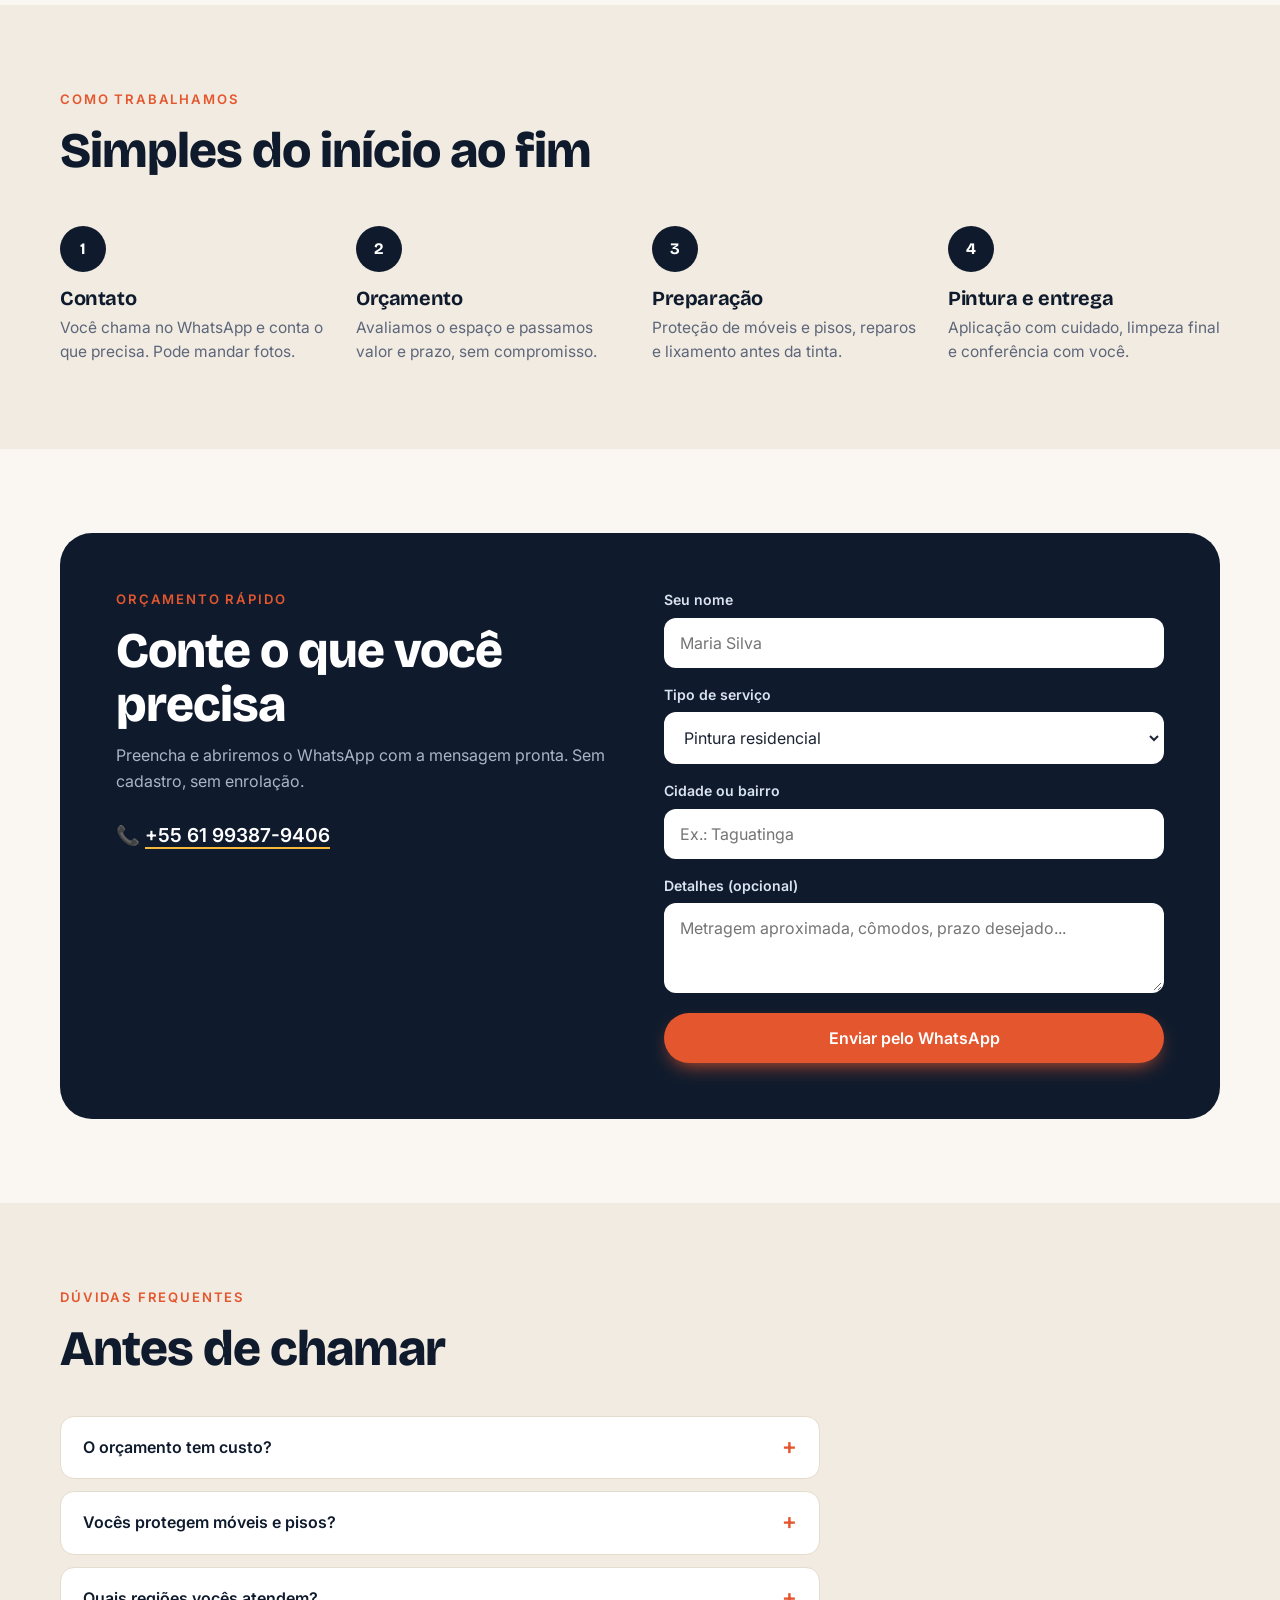
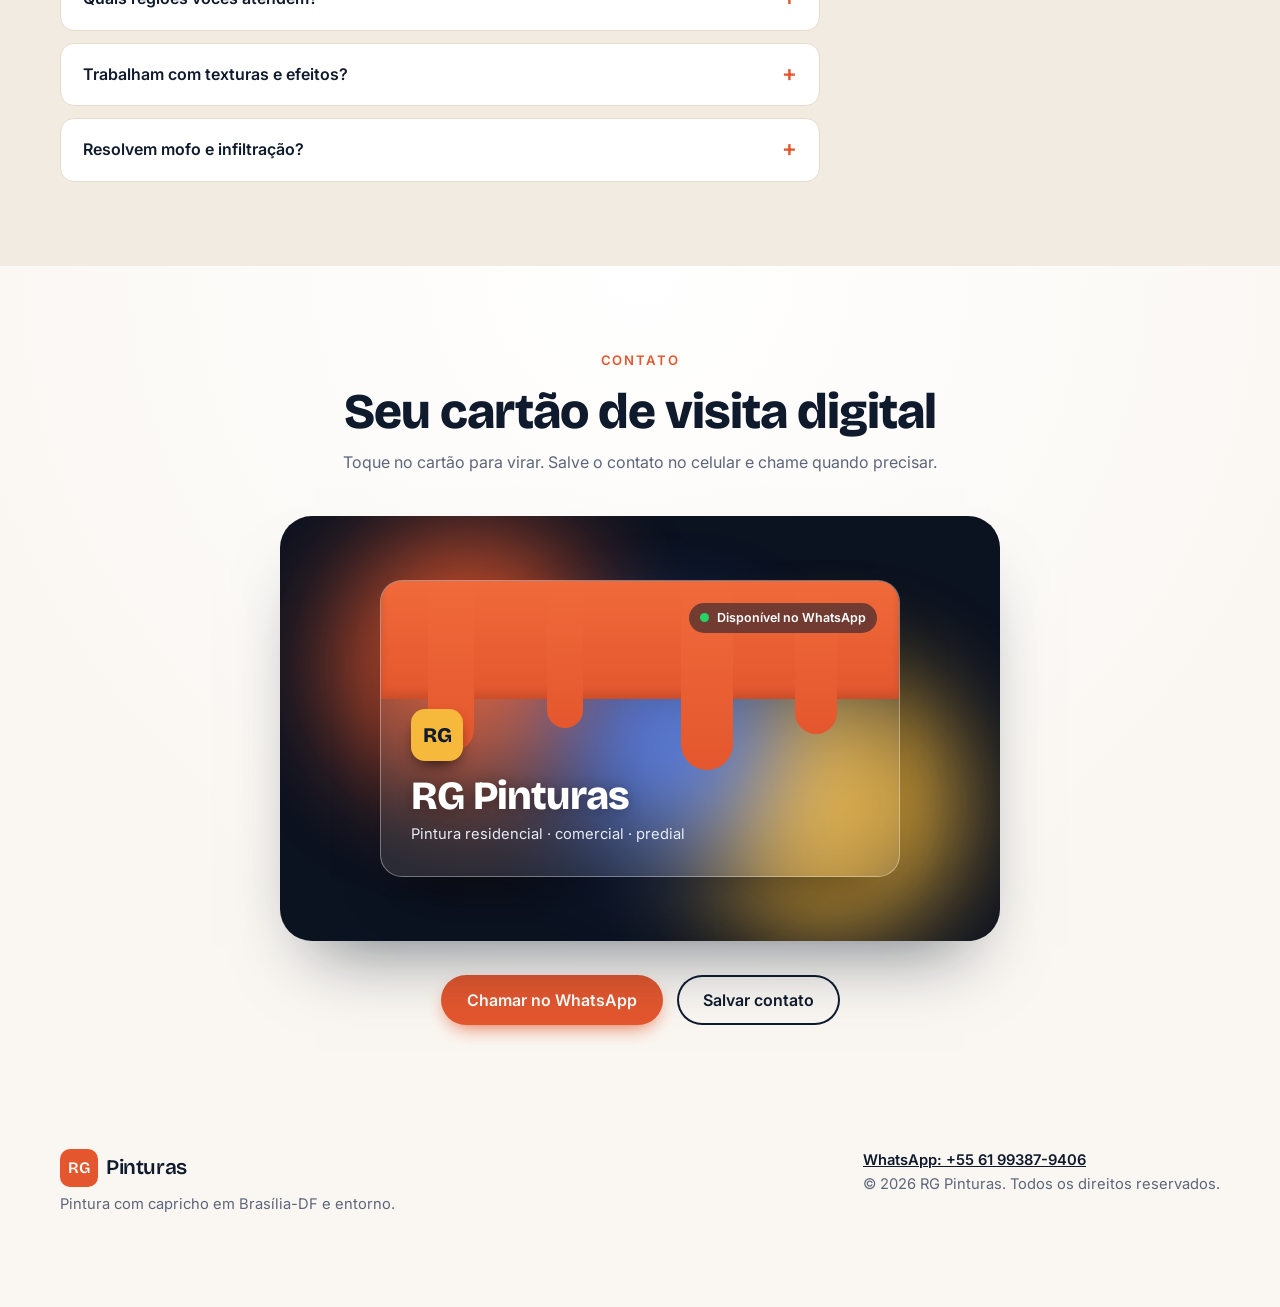
==== commit 6646efa6: "Adiciona reformas, pedreiro e elétrica em 'O que fazemos' Co-Authored-By: Claude Sonnet 5.5 <noreply" ====
--- a/index.html
+++ b/index.html
@@ -53,8 +53,8 @@
 <!-- FAIXA -->
 <div class="marquee" aria-hidden="true">
   <div class="marquee-track">
-    <span>Textura</span><span>Marmorato</span><span>Fachada</span><span>Epóxi</span><span>Antimofo</span><span>Efeito liso</span><span>Acetinado</span><span>Impermeabilizante</span>
-    <span>Textura</span><span>Marmorato</span><span>Fachada</span><span>Epóxi</span><span>Antimofo</span><span>Efeito liso</span><span>Acetinado</span><span>Impermeabilizante</span>
+    <span>Textura</span><span>Marmorato</span><span>Fachada</span><span>Epóxi</span><span>Antimofo</span><span>Efeito liso</span><span>Acetinado</span><span>Impermeabilizante</span><span>Pedreiro</span><span>Elétrica</span>
+    <span>Textura</span><span>Marmorato</span><span>Fachada</span><span>Epóxi</span><span>Antimofo</span><span>Efeito liso</span><span>Acetinado</span><span>Impermeabilizante</span><span>Pedreiro</span><span>Elétrica</span>
   </div>
 </div>
 
@@ -77,8 +77,8 @@
     </article>
     <article class="card">
       <span class="card-ico">🛠️</span>
-      <h3>Retoques e manutenção</h3>
-      <p>Correção de riscos, manchas e bolhas. Renovação de tinta desgastada e restauração de paredes com mofo.</p>
+      <h3>Reformas e manutenção</h3>
+      <p>Fazemos desde o zero: pedreiro, elétrica, reparos e acabamento. Também corrigimos riscos, manchas e bolhas, renovamos tinta desgastada e restauramos paredes com mofo.</p>
     </article>
     <article class="card">
       <span class="card-ico">🧪</span>
@@ -151,6 +151,7 @@
           <option>Pintura residencial</option>
           <option>Pintura comercial</option>
           <option>Textura / efeito decorativo</option>
+          <option>Reforma / pedreiro / elétrica</option>
           <option>Retoque / manutenção</option>
           <option>Antimofo / epóxi / especializada</option>
         </select>
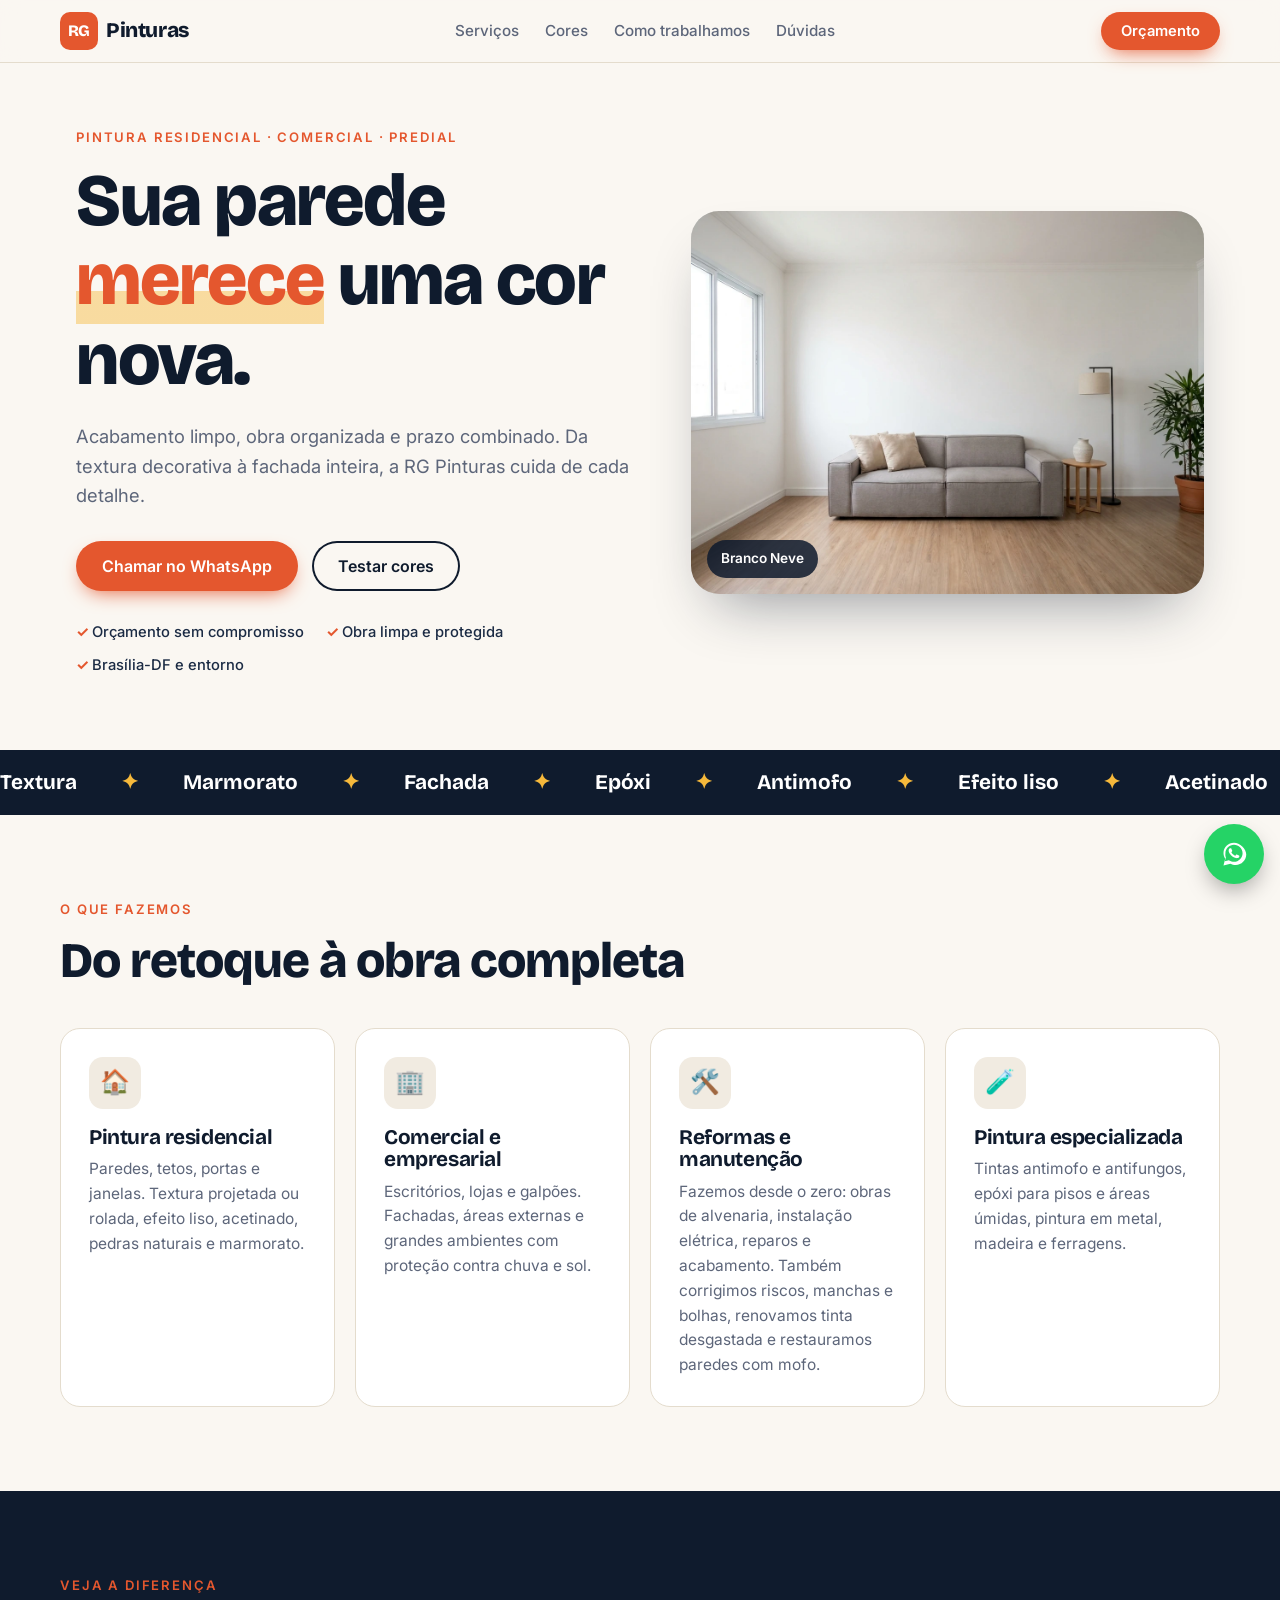
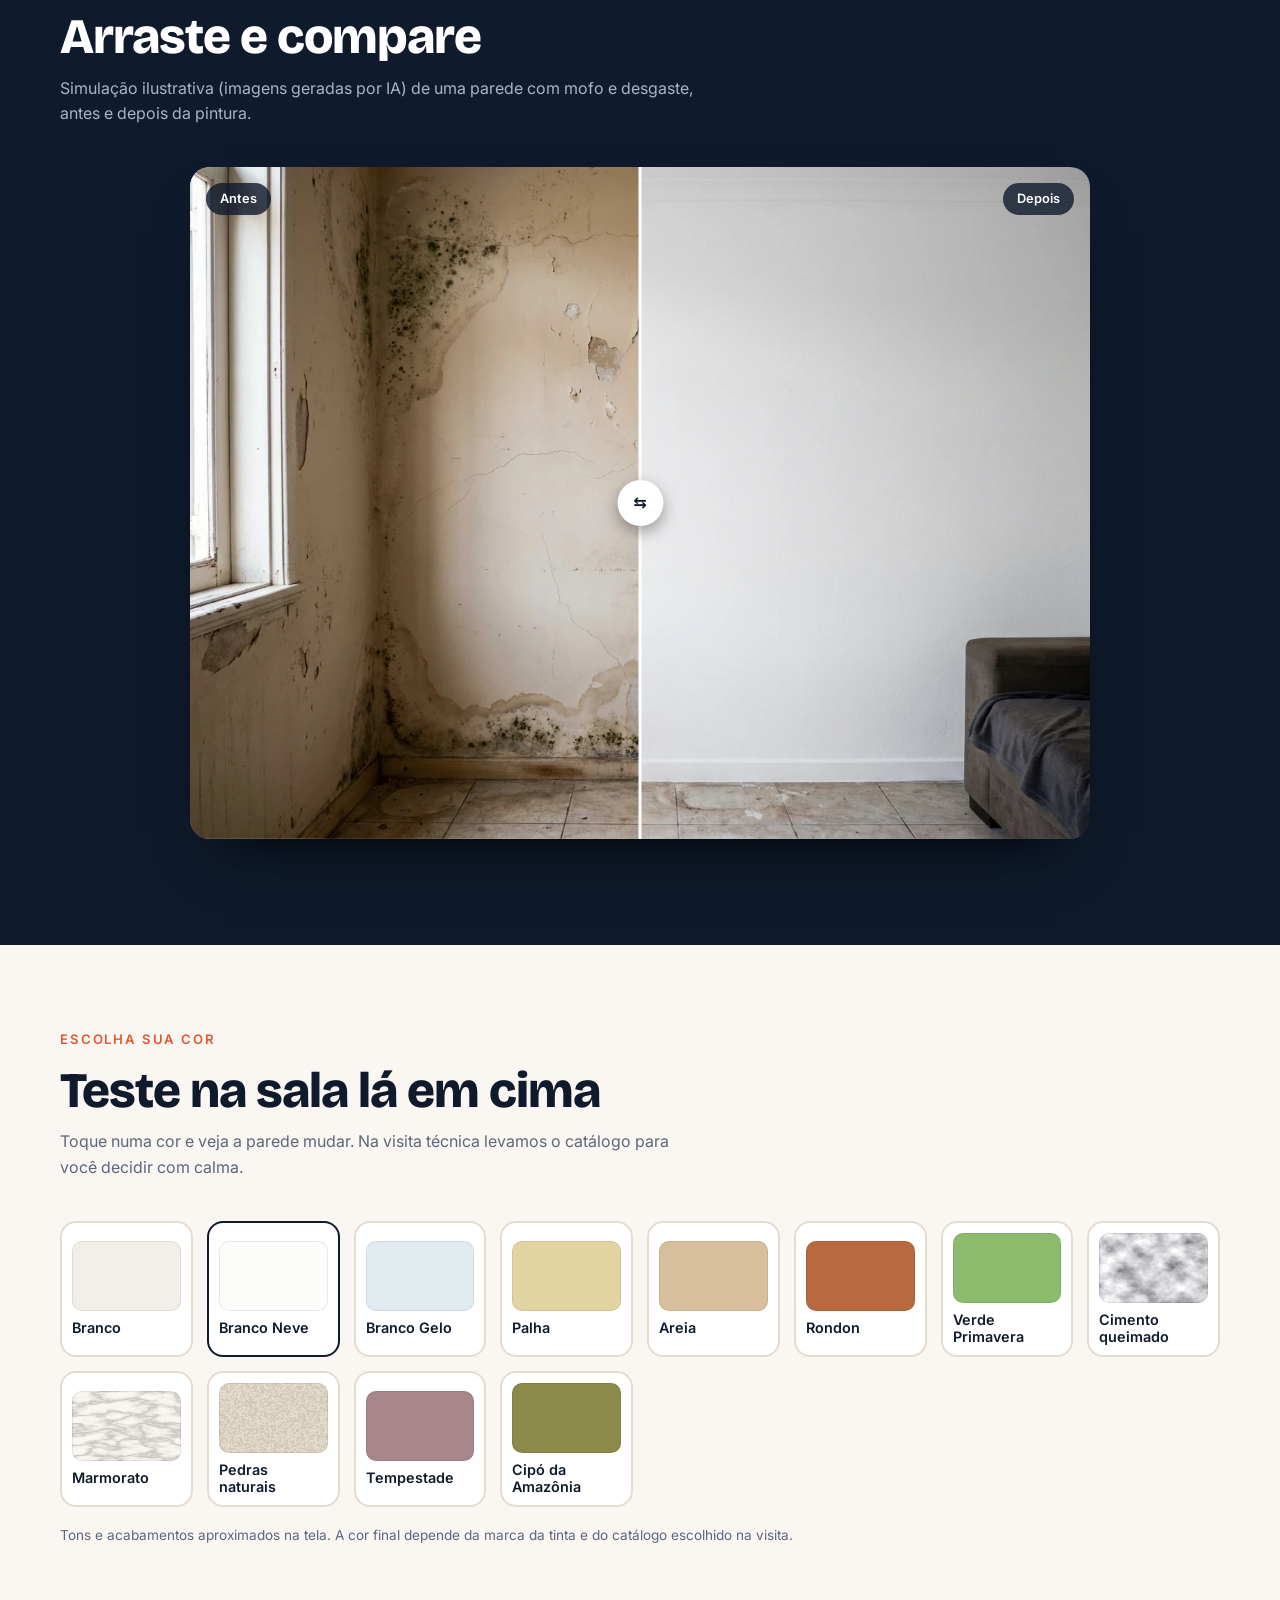
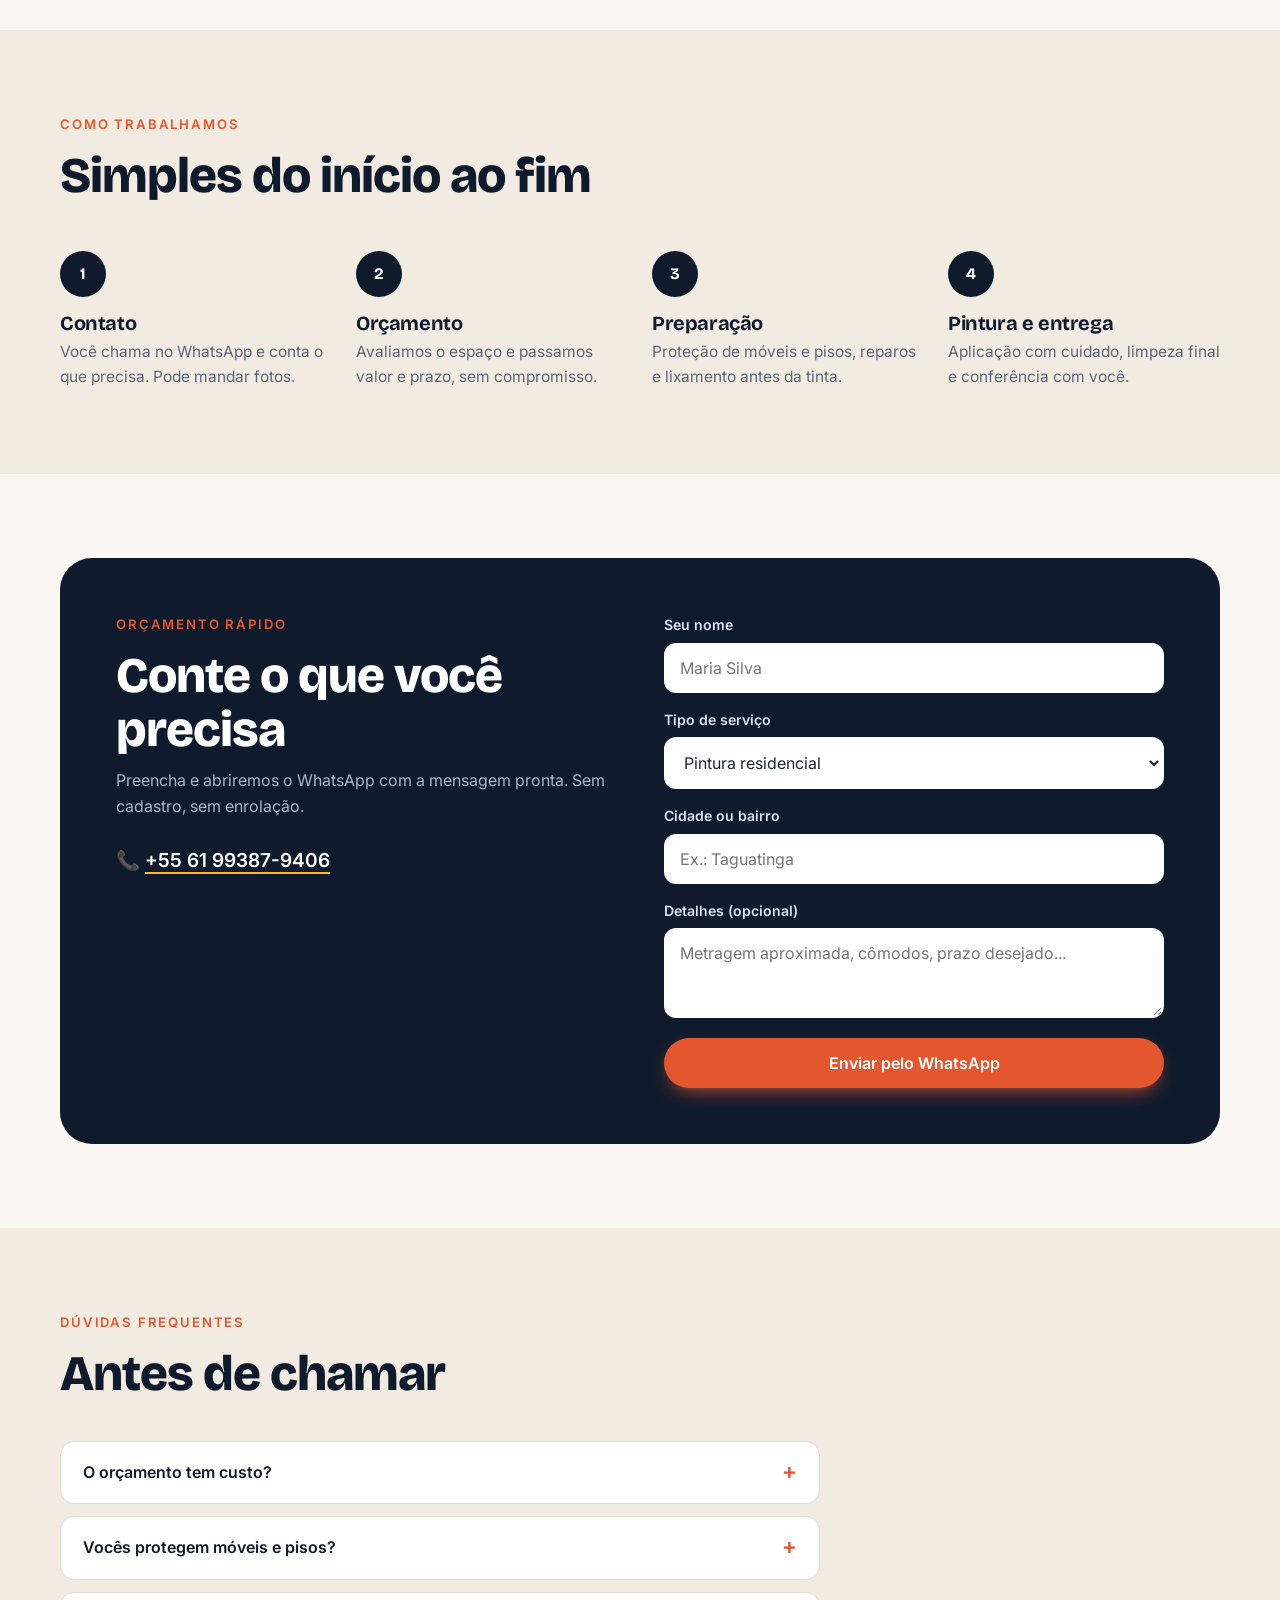
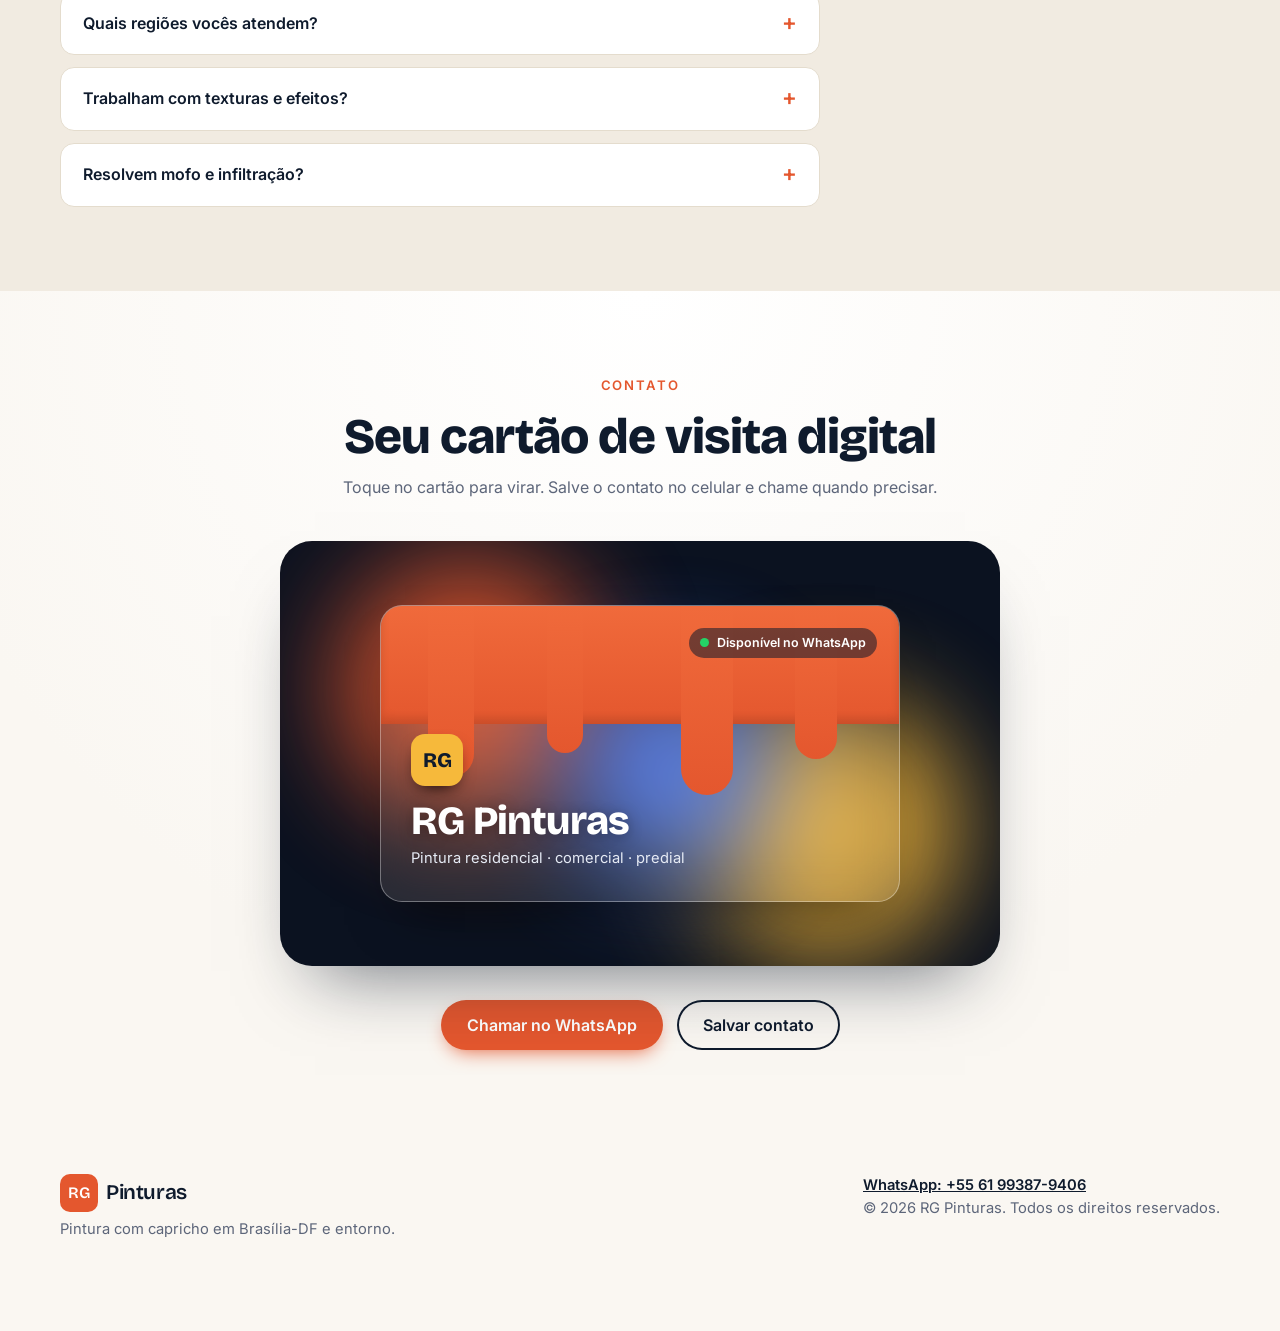
==== commit 49d8d255: "Ajusta texto: alvenaria e instalação elétrica no lugar de pedreiro Co-Authored-By: Claude Sonnet 5.5" ====
--- a/index.html
+++ b/index.html
@@ -53,8 +53,8 @@
 <!-- FAIXA -->
 <div class="marquee" aria-hidden="true">
   <div class="marquee-track">
-    <span>Textura</span><span>Marmorato</span><span>Fachada</span><span>Epóxi</span><span>Antimofo</span><span>Efeito liso</span><span>Acetinado</span><span>Impermeabilizante</span><span>Pedreiro</span><span>Elétrica</span>
-    <span>Textura</span><span>Marmorato</span><span>Fachada</span><span>Epóxi</span><span>Antimofo</span><span>Efeito liso</span><span>Acetinado</span><span>Impermeabilizante</span><span>Pedreiro</span><span>Elétrica</span>
+    <span>Textura</span><span>Marmorato</span><span>Fachada</span><span>Epóxi</span><span>Antimofo</span><span>Efeito liso</span><span>Acetinado</span><span>Impermeabilizante</span><span>Alvenaria</span><span>Instalação elétrica</span>
+    <span>Textura</span><span>Marmorato</span><span>Fachada</span><span>Epóxi</span><span>Antimofo</span><span>Efeito liso</span><span>Acetinado</span><span>Impermeabilizante</span><span>Alvenaria</span><span>Instalação elétrica</span>
   </div>
 </div>
 
@@ -78,7 +78,7 @@
     <article class="card">
       <span class="card-ico">🛠️</span>
       <h3>Reformas e manutenção</h3>
-      <p>Fazemos desde o zero: pedreiro, elétrica, reparos e acabamento. Também corrigimos riscos, manchas e bolhas, renovamos tinta desgastada e restauramos paredes com mofo.</p>
+      <p>Fazemos desde o zero: obras de alvenaria, instalação elétrica, reparos e acabamento. Também corrigimos riscos, manchas e bolhas, renovamos tinta desgastada e restauramos paredes com mofo.</p>
     </article>
     <article class="card">
       <span class="card-ico">🧪</span>
@@ -151,7 +151,7 @@
           <option>Pintura residencial</option>
           <option>Pintura comercial</option>
           <option>Textura / efeito decorativo</option>
-          <option>Reforma / pedreiro / elétrica</option>
+          <option>Reforma / alvenaria / elétrica</option>
           <option>Retoque / manutenção</option>
           <option>Antimofo / epóxi / especializada</option>
         </select>
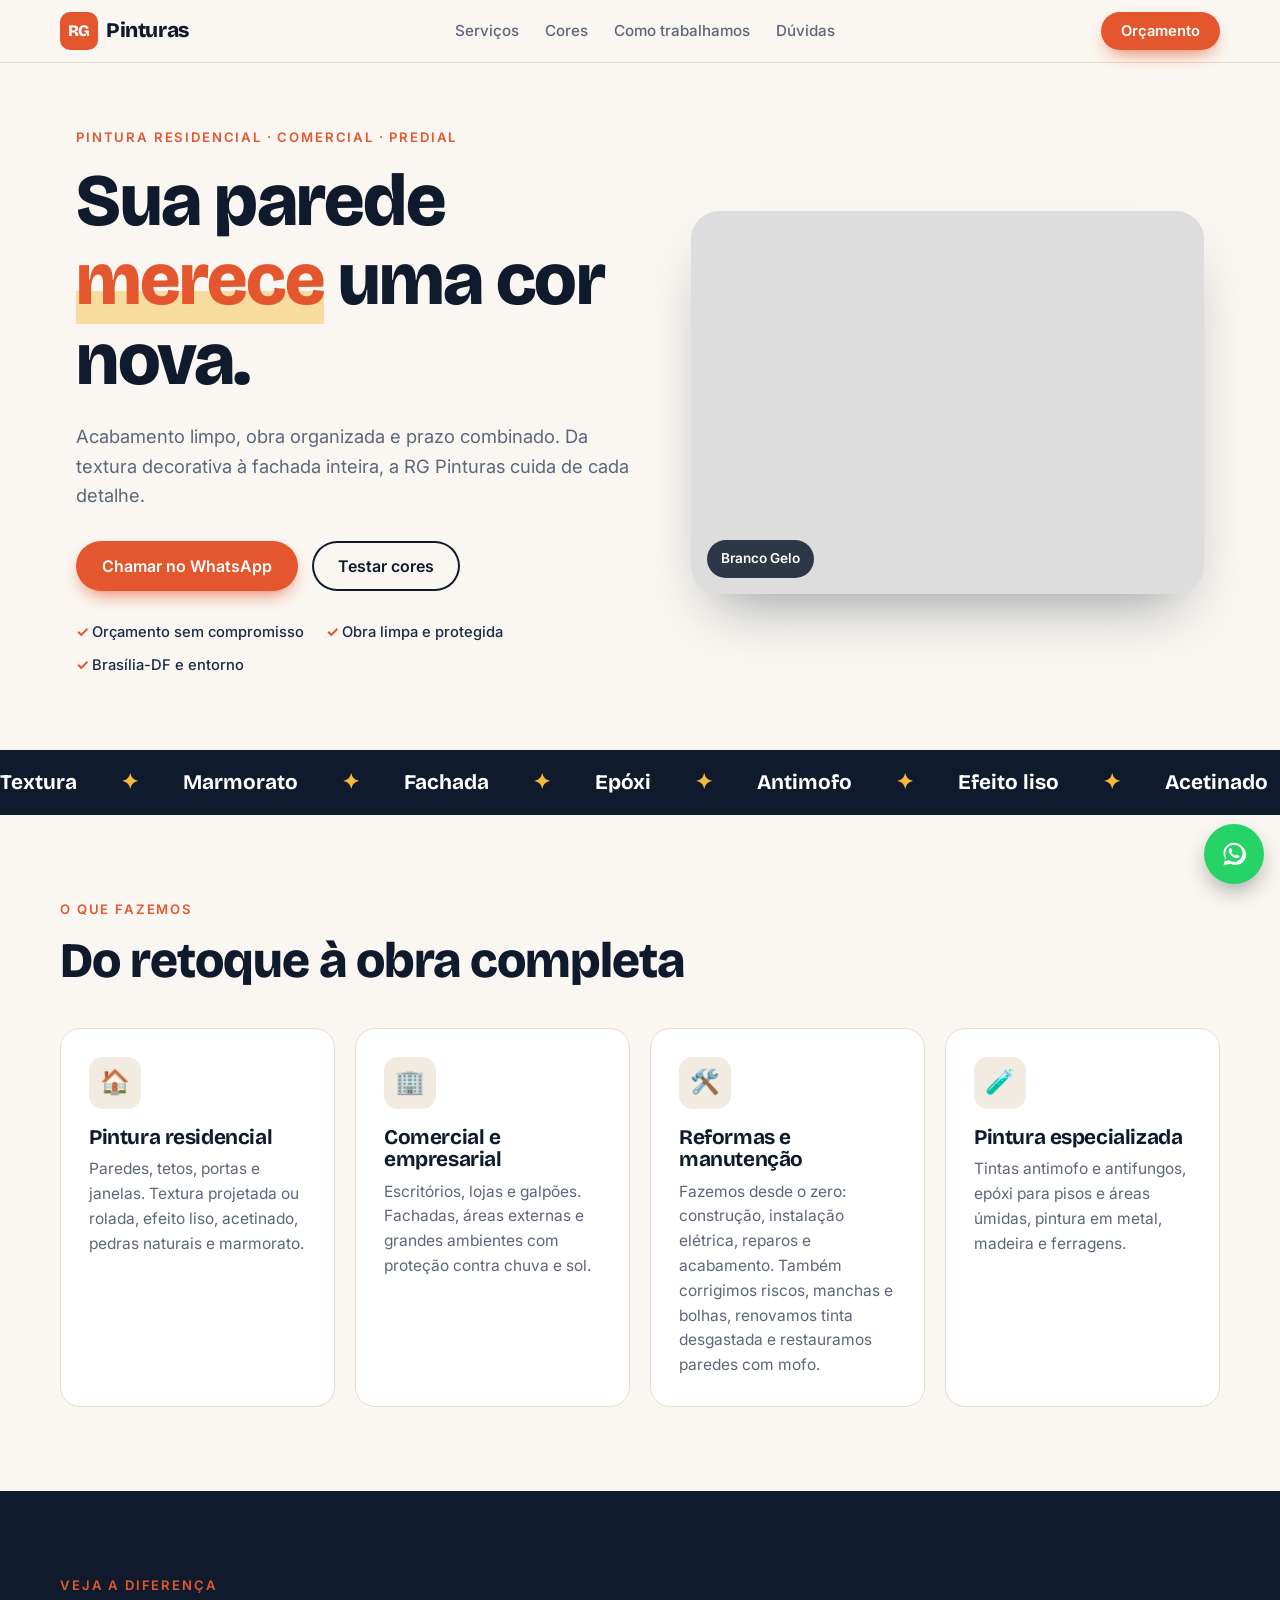
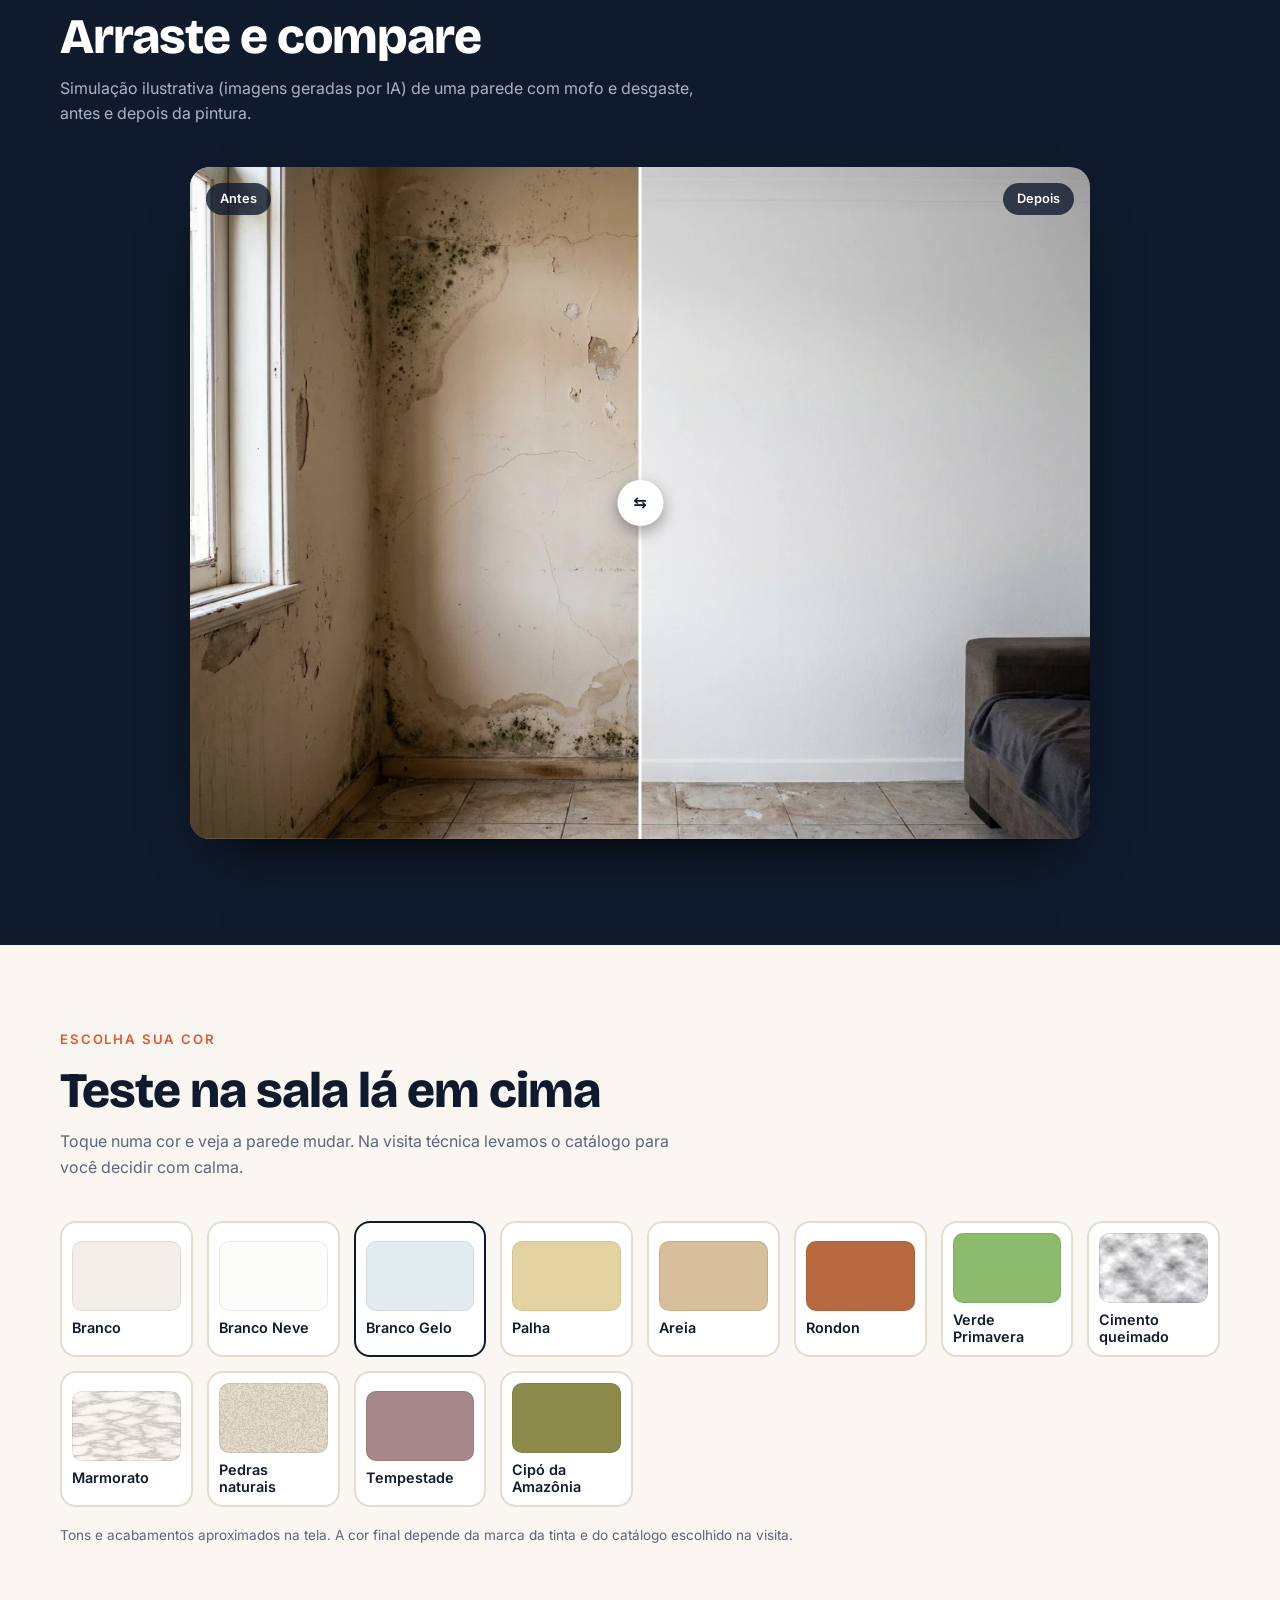
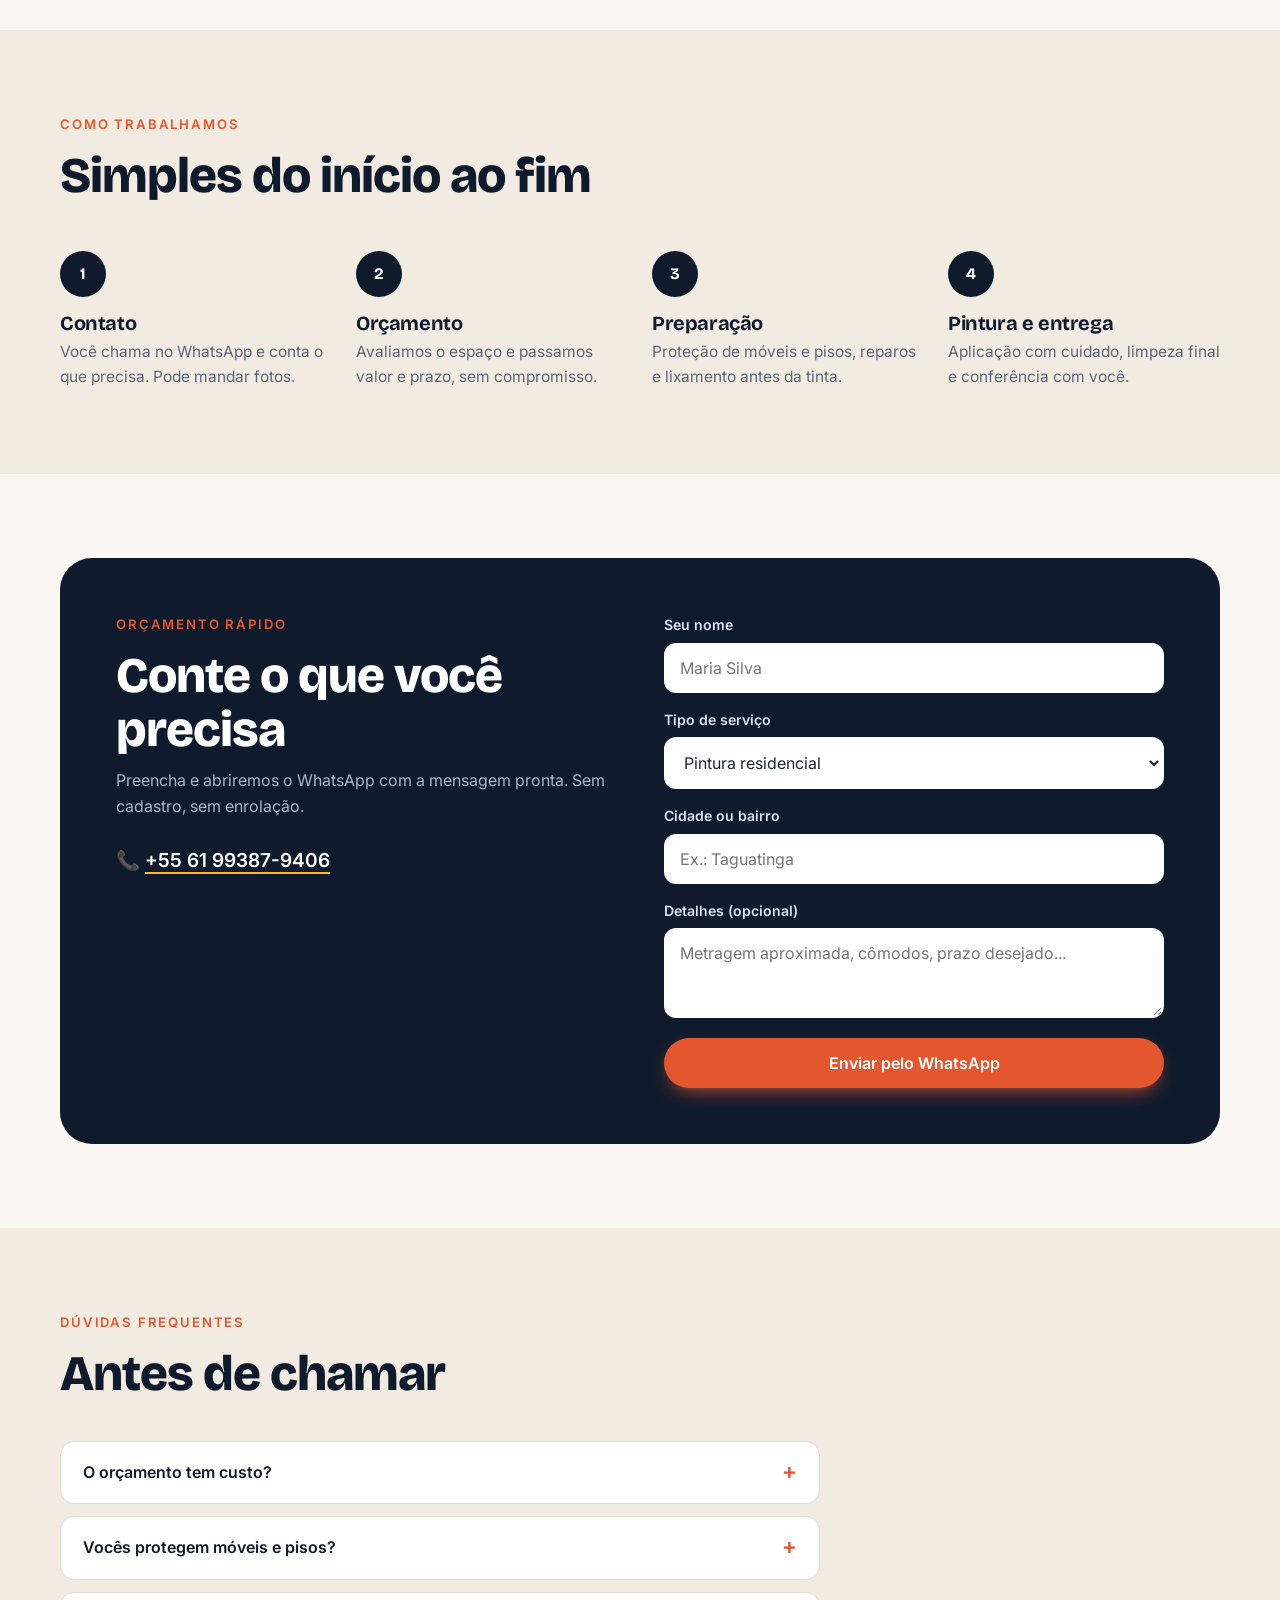
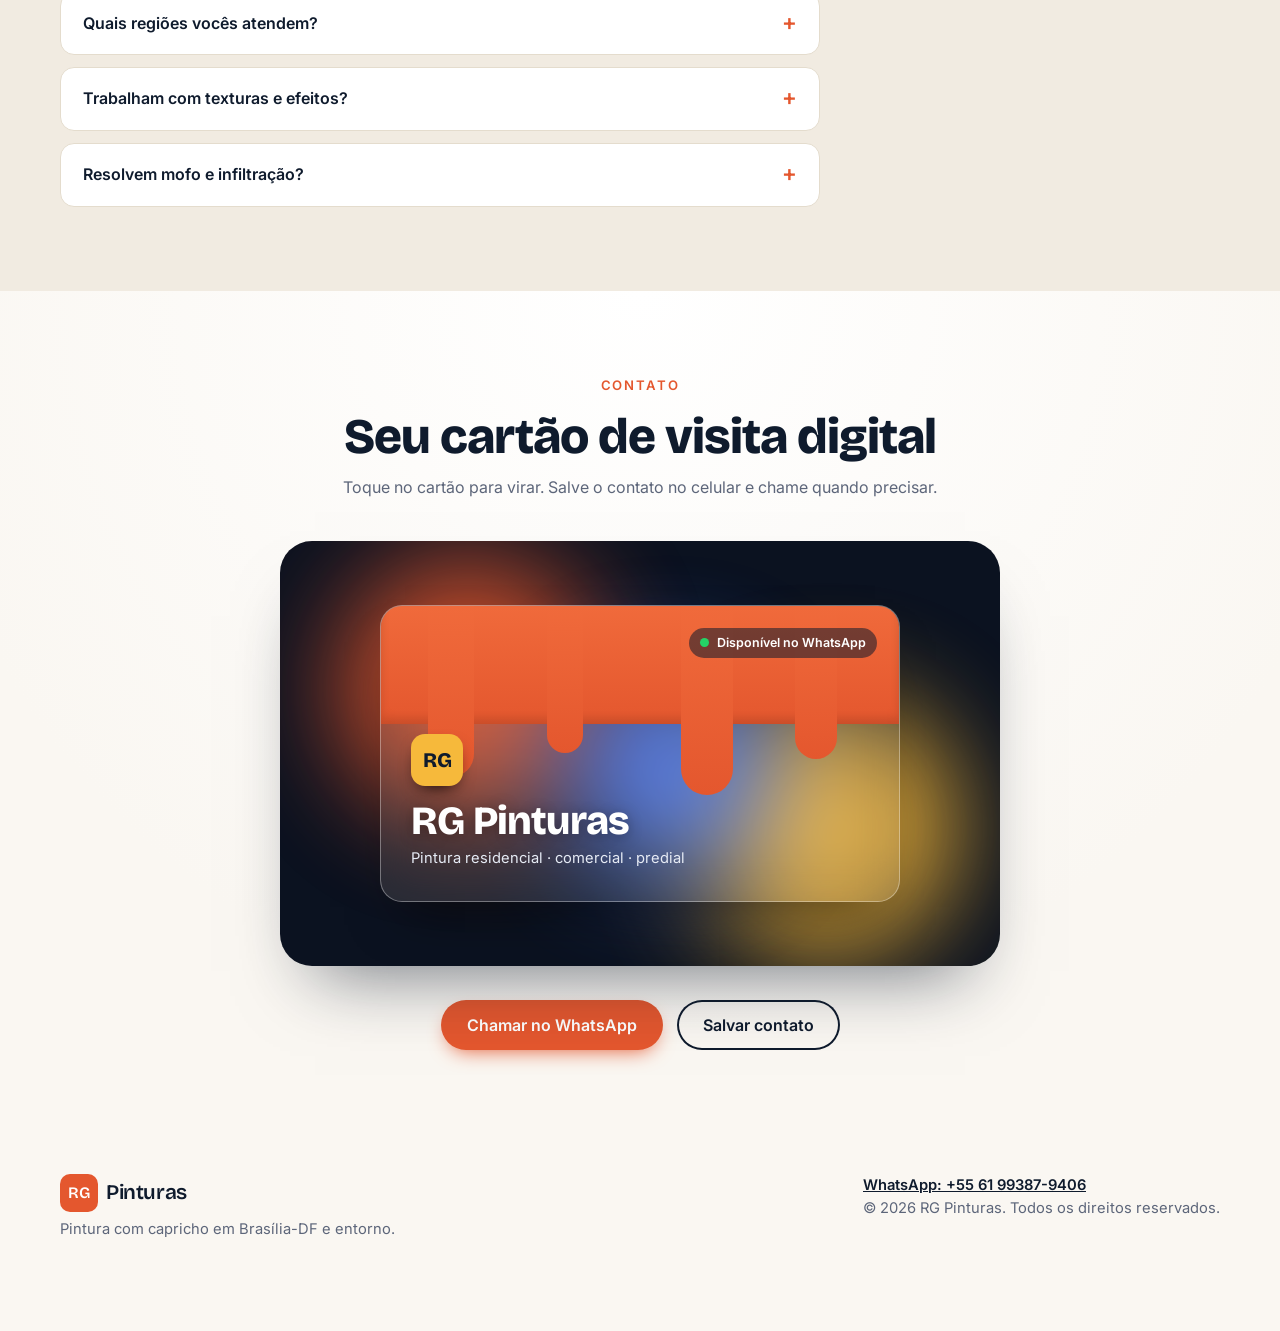
==== commit 4152c49d: "Troca alvenaria por construção Co-Authored-By: Claude Sonnet 5.5 <noreply@anthropic.com>" ====
--- a/index.html
+++ b/index.html
@@ -53,8 +53,8 @@
 <!-- FAIXA -->
 <div class="marquee" aria-hidden="true">
   <div class="marquee-track">
-    <span>Textura</span><span>Marmorato</span><span>Fachada</span><span>Epóxi</span><span>Antimofo</span><span>Efeito liso</span><span>Acetinado</span><span>Impermeabilizante</span><span>Alvenaria</span><span>Instalação elétrica</span>
-    <span>Textura</span><span>Marmorato</span><span>Fachada</span><span>Epóxi</span><span>Antimofo</span><span>Efeito liso</span><span>Acetinado</span><span>Impermeabilizante</span><span>Alvenaria</span><span>Instalação elétrica</span>
+    <span>Textura</span><span>Marmorato</span><span>Fachada</span><span>Epóxi</span><span>Antimofo</span><span>Efeito liso</span><span>Acetinado</span><span>Impermeabilizante</span><span>Construção</span><span>Instalação elétrica</span>
+    <span>Textura</span><span>Marmorato</span><span>Fachada</span><span>Epóxi</span><span>Antimofo</span><span>Efeito liso</span><span>Acetinado</span><span>Impermeabilizante</span><span>Construção</span><span>Instalação elétrica</span>
   </div>
 </div>
 
@@ -78,7 +78,7 @@
     <article class="card">
       <span class="card-ico">🛠️</span>
       <h3>Reformas e manutenção</h3>
-      <p>Fazemos desde o zero: obras de alvenaria, instalação elétrica, reparos e acabamento. Também corrigimos riscos, manchas e bolhas, renovamos tinta desgastada e restauramos paredes com mofo.</p>
+      <p>Fazemos desde o zero: construção, instalação elétrica, reparos e acabamento. Também corrigimos riscos, manchas e bolhas, renovamos tinta desgastada e restauramos paredes com mofo.</p>
     </article>
     <article class="card">
       <span class="card-ico">🧪</span>
@@ -151,7 +151,7 @@
           <option>Pintura residencial</option>
           <option>Pintura comercial</option>
           <option>Textura / efeito decorativo</option>
-          <option>Reforma / alvenaria / elétrica</option>
+          <option>Reforma / construção / elétrica</option>
           <option>Retoque / manutenção</option>
           <option>Antimofo / epóxi / especializada</option>
         </select>
